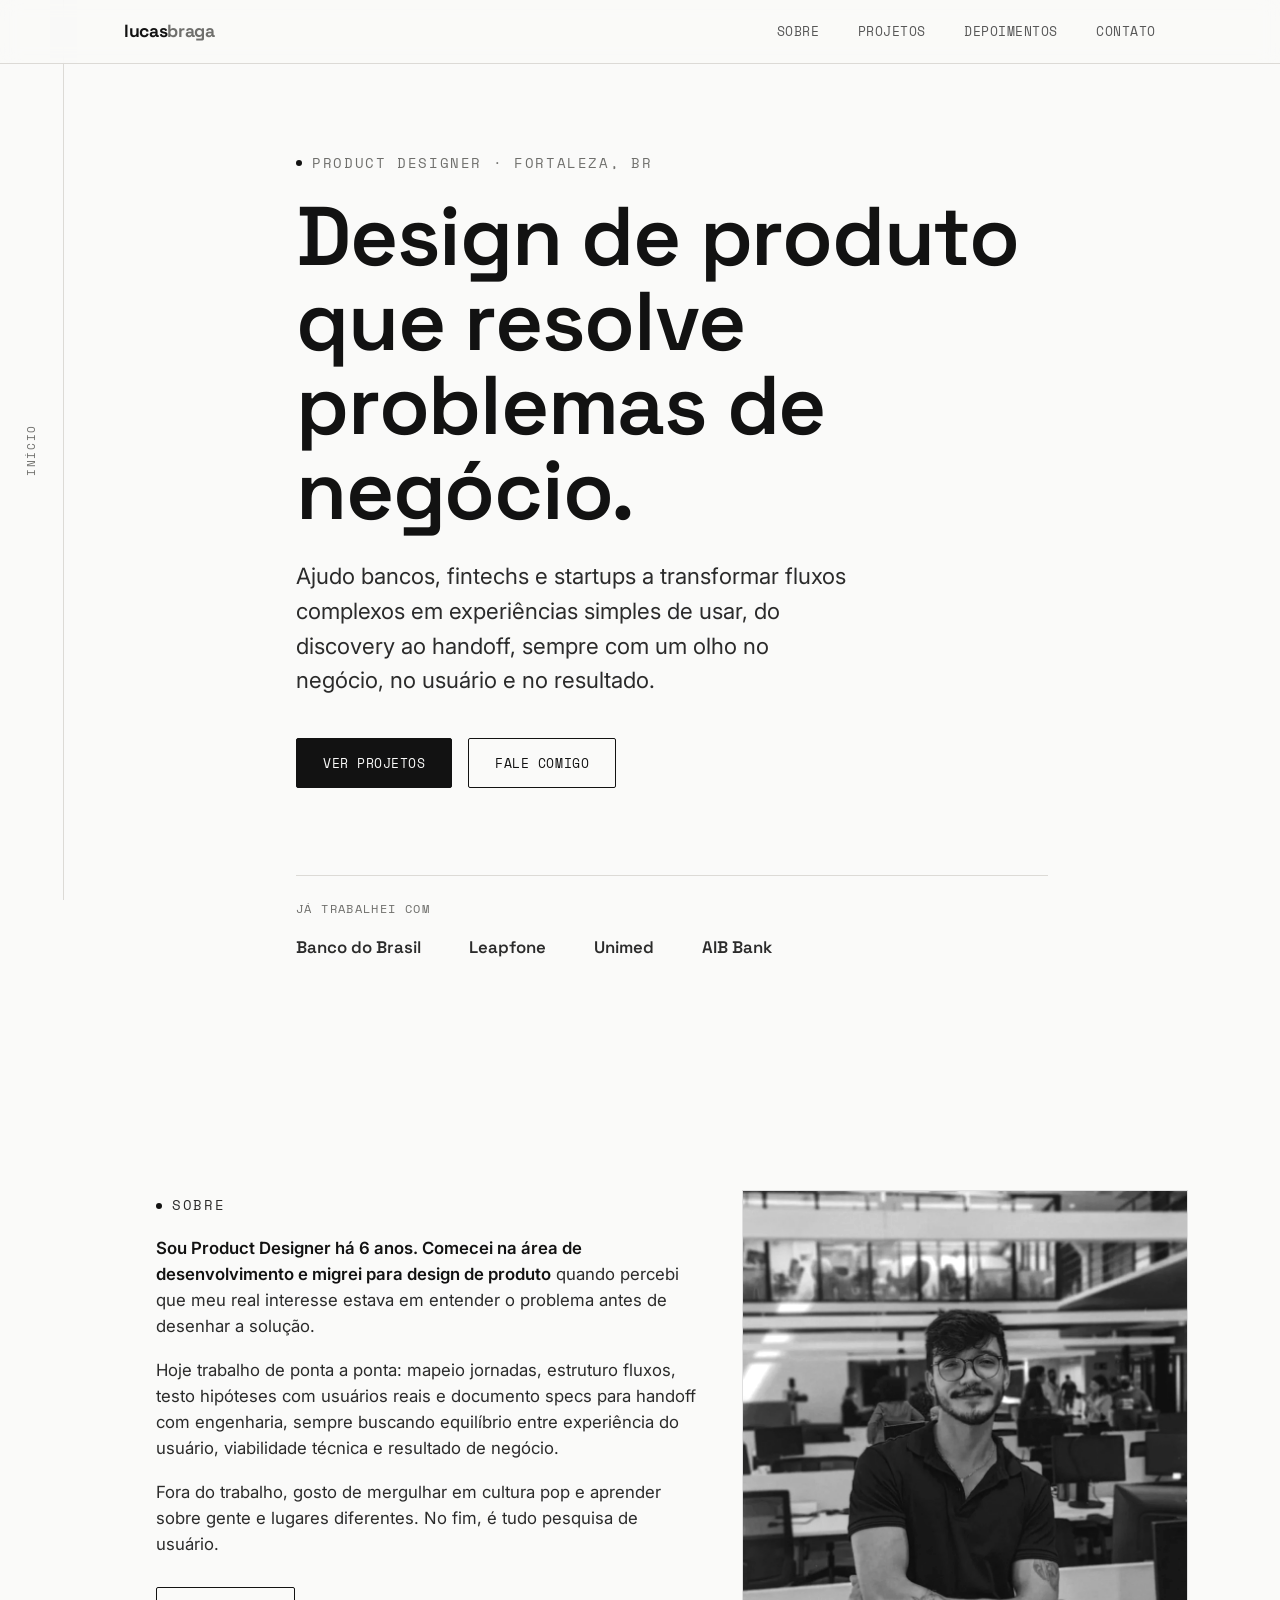
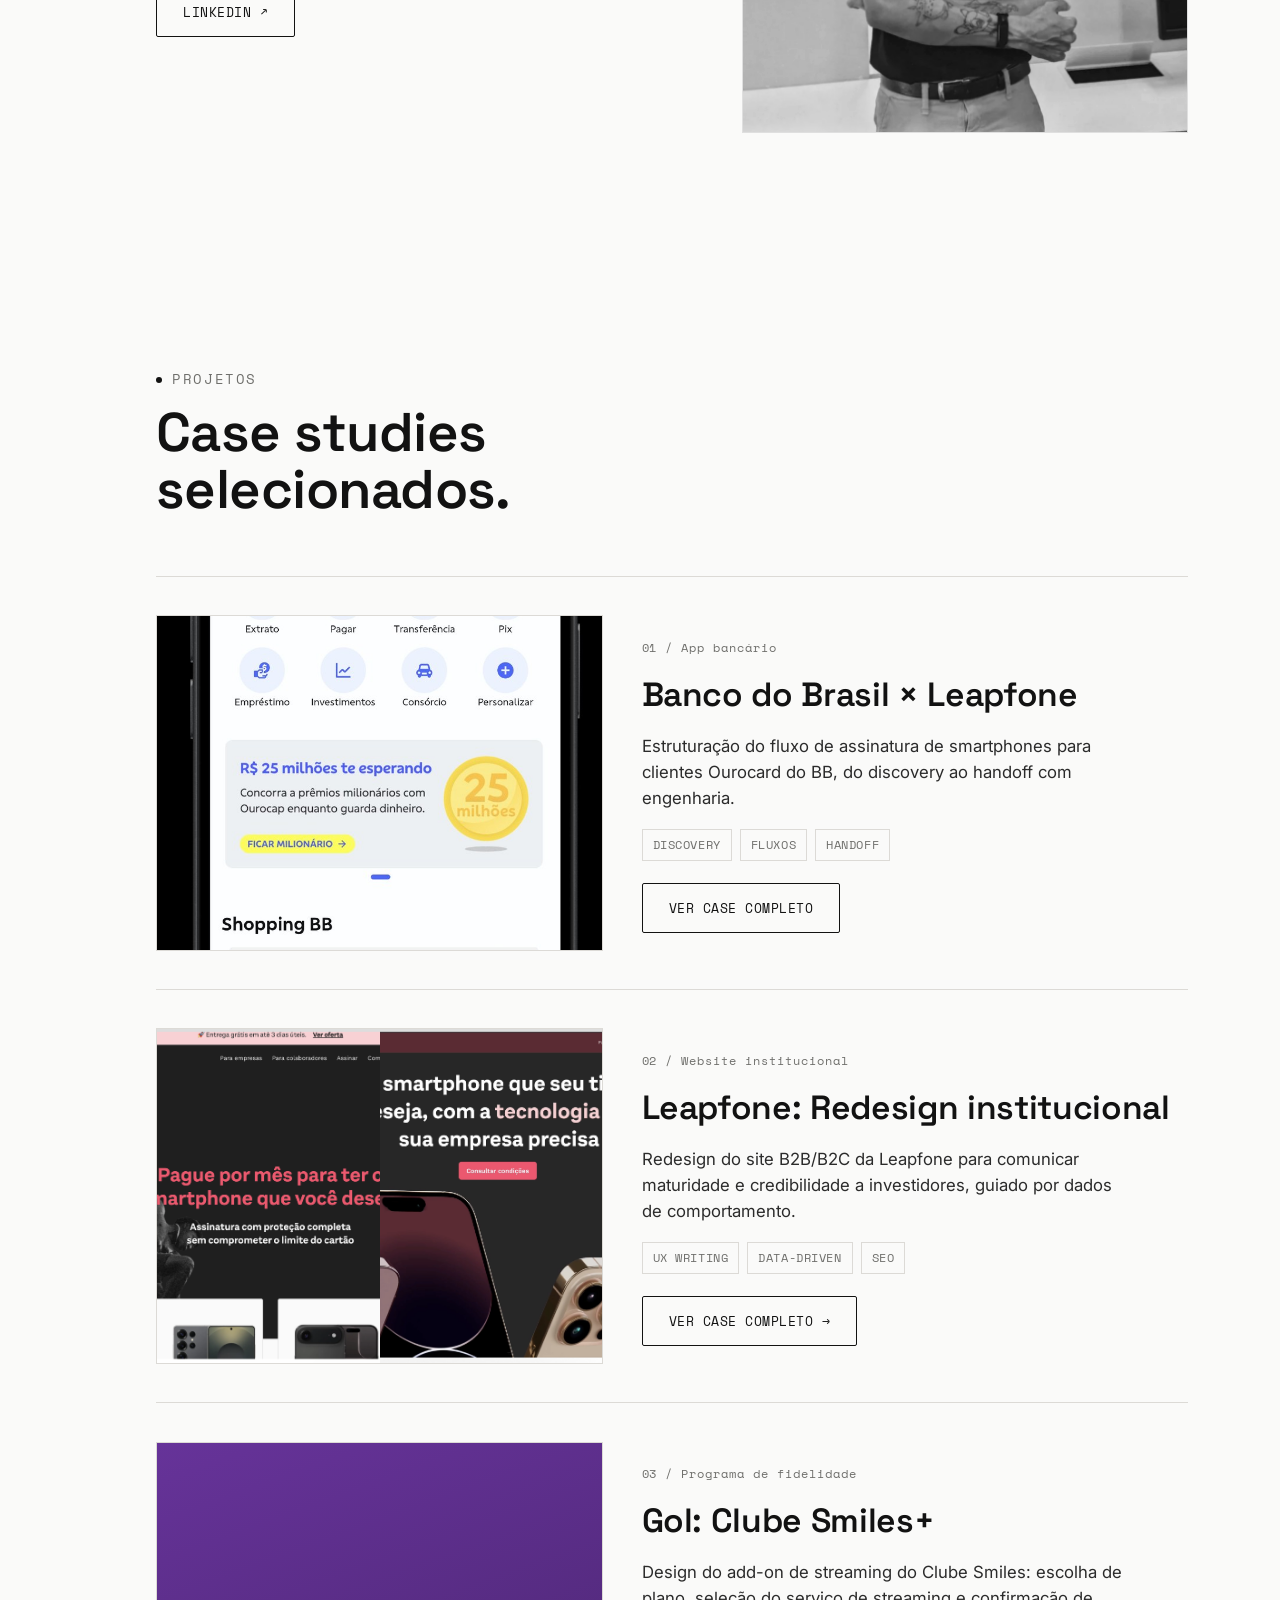
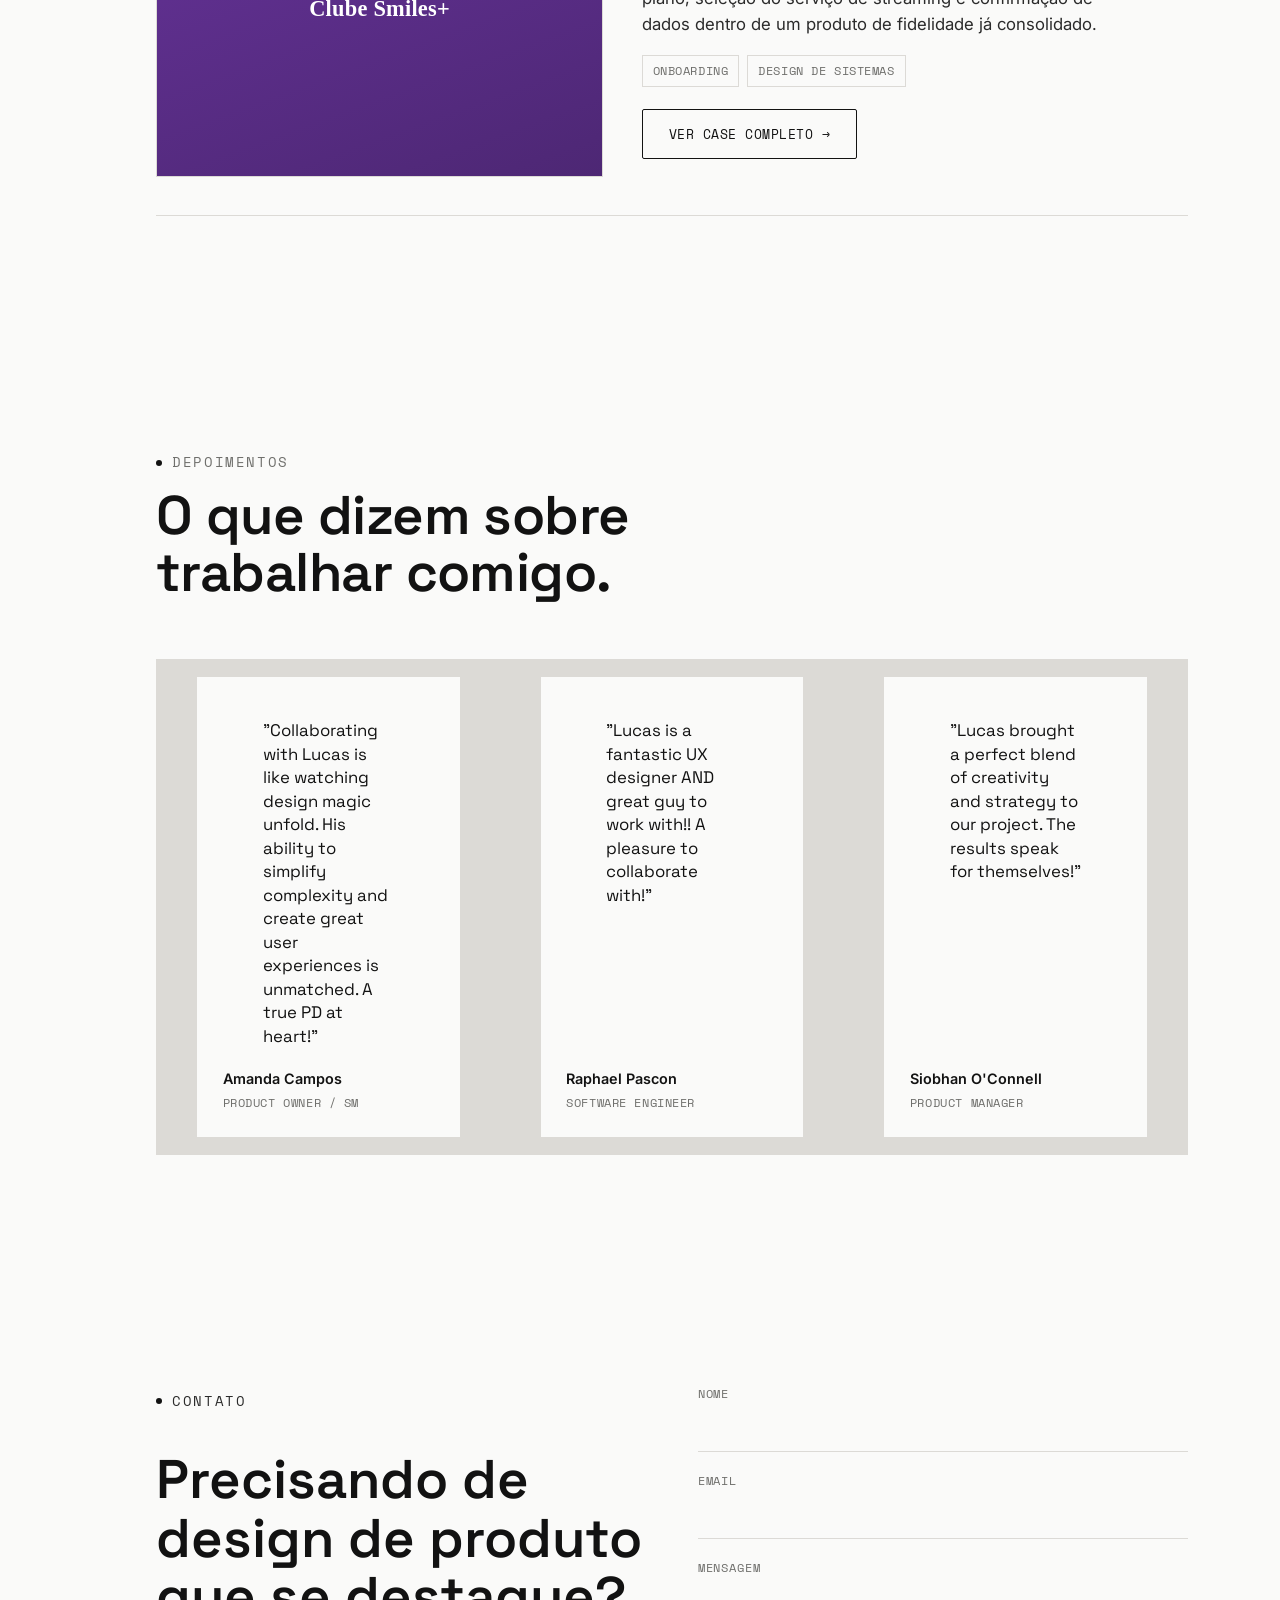
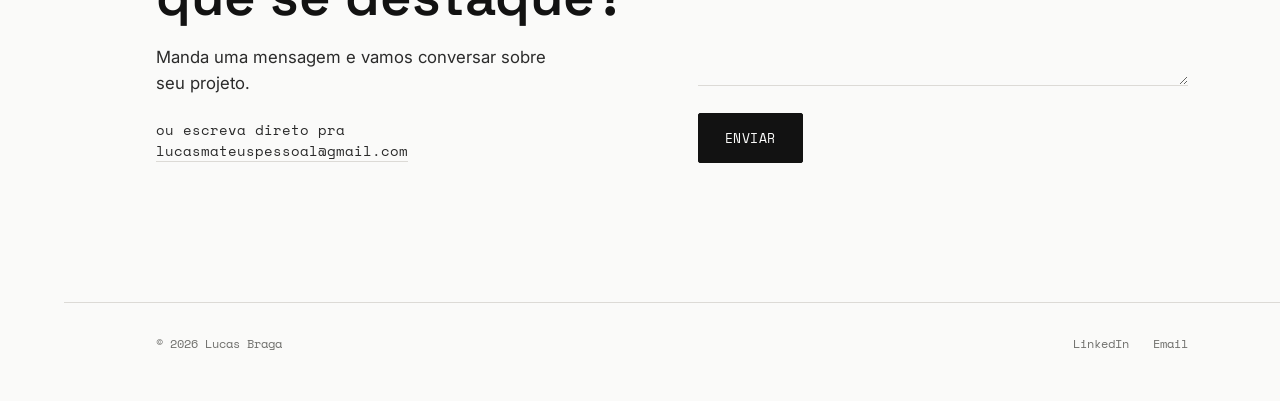
==== index.html @ 37e63413 "Add files via upload" ====
<!DOCTYPE html>
<html lang="pt-BR">
<head>
  <meta charset="UTF-8">
  <meta name="viewport" content="width=device-width, initial-scale=1.0">
  <title>Lucas Braga · Product Designer</title>
  <meta name="description" content="Lucas Braga, Product Designer em Fortaleza. Projetos de produto digital para bancos, fintechs e startups, do discovery ao handoff.">

  <link rel="preconnect" href="https://fonts.googleapis.com">
  <link rel="preconnect" href="https://fonts.gstatic.com" crossorigin>
  <link href="https://fonts.googleapis.com/css2?family=Space+Grotesk:wght@500;600;700&family=Inter:wght@400;500;600&family=Space+Mono:wght@400;700&display=swap" rel="stylesheet">

  <link rel="stylesheet" href="css/styles.css">
</head>
<body>

  <!-- signature ruler / scroll-spy strip -->
  <aside class="ruler" aria-hidden="true">
    <div class="ruler-track">
      <div class="ruler-progress"></div>
      <span class="ruler-label">Início</span>
    </div>
  </aside>

  <nav class="nav">
    <div class="nav-inner">
      <a href="#home" class="logo">lucas<span>braga</span></a>
      <ul class="nav-links">
        <li><a href="#sobre">Sobre</a></li>
        <li><a href="#projetos">Projetos</a></li>
        <li><a href="#depoimentos">Depoimentos</a></li>
        <li><a href="#contato">Contato</a></li>
      </ul>
      <button class="nav-toggle" aria-label="Abrir menu" aria-expanded="false">
        <span></span><span></span><span></span>
      </button>
    </div>
  </nav>

  <main>

    <!-- ============ HERO ============ -->
    <section id="home" data-ruler-label="Início" class="hero">
      <div class="container hero-inner">
        <p class="eyebrow">Product designer · Fortaleza, BR</p>
        <h1>Design de produto que resolve problemas de negócio.</h1>
        <p class="lead">Ajudo bancos, fintechs e startups a transformar fluxos complexos em experiências simples de usar, do discovery ao handoff, sempre com um olho no negócio, no usuário e no resultado.</p>
        <div class="hero-ctas">
          <a href="#projetos" class="btn btn-solid">Ver projetos</a>
          <a href="#contato" class="btn btn-outline">Fale comigo</a>
        </div>
        <div class="clients">
          <span class="clients-label">Já trabalhei com</span>
          <div class="clients-row">
            <span>Banco do Brasil</span>
            <span>Leapfone</span>
            <span>Unimed</span>
            <span>AIB Bank</span>
          </div>
        </div>
      </div>
    </section>

    <!-- ============ SOBRE ============ -->
    <section id="sobre" data-ruler-label="Sobre">
      <div class="container">
        <div class="about-grid">
          <img class="about-photo reveal" src="assets/img/lucas-photo.jpg" alt="Retrato de Lucas Braga em um escritório" width="900" height="1096" loading="lazy">
          <div class="about-copy reveal">
            <p class="eyebrow">Sobre</p>
            <p class="lead-line"><strong>Sou Product Designer há 6 anos. Comecei na área de desenvolvimento e migrei para design de produto</strong> quando percebi que meu real interesse estava em entender o problema antes de desenhar a solução.</p>
            <p>Hoje trabalho de ponta a ponta: mapeio jornadas, estruturo fluxos, testo hipóteses com usuários reais e documento specs para handoff com engenharia, sempre buscando equilíbrio entre experiência do usuário, viabilidade técnica e resultado de negócio.</p>
            <p>Fora do trabalho, gosto de mergulhar em cultura pop e aprender sobre gente e lugares diferentes. No fim, é tudo pesquisa de usuário.</p>
            <a href="https://www.linkedin.com/in/mateuscruzb/" target="_blank" rel="noopener" class="btn btn-outline">LinkedIn ↗</a>
          </div>
        </div>
      </div>
    </section>

    <!-- ============ PROJETOS ============ -->
    <section id="projetos" data-ruler-label="Projetos">
      <div class="container">
        <div class="section-head reveal">
          <p class="eyebrow">Projetos</p>
          <h2>Case studies selecionados.</h2>
        </div>

        <div class="projects-list">

          <article class="project-card reveal">
            <div class="project-media">
              <img src="assets/img/bb-app-mockup.jpg" alt="Mockup do app do Banco do Brasil com o módulo de assinatura de smartphones" loading="lazy">
            </div>
            <div class="project-body">
              <span class="project-index">01 / App bancário</span>
              <h3>Banco do Brasil × Leapfone</h3>
              <p>Estruturação do fluxo de assinatura de smartphones para clientes Ourocard do BB, do discovery ao handoff com engenharia.</p>
              <div class="project-tags">
                <span>Discovery</span>
                <span>Fluxos</span>
                <span>Handoff</span>
              </div>
              <button class="btn btn-outline" data-project="bb">Ver case completo</button>
            </div>
          </article>

          <article class="project-card reveal">
            <div class="project-media split">
              <img src="assets/img/leapfone-before.png" alt="Site da Leapfone antes do redesign" loading="lazy">
              <img src="assets/img/leapfone-after.png" alt="Site da Leapfone depois do redesign" loading="lazy">
            </div>
            <div class="project-body">
              <span class="project-index">02 / Website institucional</span>
              <h3>Leapfone: Redesign institucional</h3>
              <p>Redesign do site B2B/B2C da Leapfone para comunicar maturidade e credibilidade a investidores, guiado por dados de comportamento.</p>
              <div class="project-tags">
                <span>UX Writing</span>
                <span>Data-driven</span>
                <span>SEO</span>
              </div>
              <a class="btn btn-outline" href="projetos/leapfone.html">Ver case completo →</a>
            </div>
          </article>

          <article class="project-card reveal">
            <div class="project-media smiles-teaser">
              <span class="smiles-teaser-mark">Clube Smiles+</span>
            </div>
            <div class="project-body">
              <span class="project-index">03 / Programa de fidelidade</span>
              <h3>Gol: Clube Smiles+</h3>
              <p>Design do add-on de streaming do Clube Smiles: escolha de plano, seleção do serviço de streaming e confirmação de dados dentro de um produto de fidelidade já consolidado.</p>
              <div class="project-tags">
                <span>Onboarding</span>
                <span>Design de sistemas</span>
              </div>
              <a class="btn btn-outline" href="projetos/smiles.html">Ver case completo →</a>
            </div>
          </article>

        </div>
      </div>
    </section>

    <!-- ============ DEPOIMENTOS ============ -->
    <section id="depoimentos" data-ruler-label="Depoimentos">
      <div class="container">
        <div class="section-head reveal">
          <p class="eyebrow">Depoimentos</p>
          <h2>O que dizem sobre trabalhar comigo.</h2>
        </div>

        <div class="testimonial-grid reveal">
          <figure class="testimonial-card">
            <blockquote class="testimonial-quote">"Collaborating with Lucas is like watching design magic unfold. His ability to simplify complexity and create great user experiences is unmatched. A true PD at heart!"</blockquote>
            <figcaption>
              <div class="testimonial-name">Amanda Campos</div>
              <div class="testimonial-role">Product Owner / SM</div>
            </figcaption>
          </figure>

          <figure class="testimonial-card">
            <blockquote class="testimonial-quote">"Lucas is a fantastic UX designer AND great guy to work with!! A pleasure to collaborate with!"</blockquote>
            <figcaption>
              <div class="testimonial-name">Raphael Pascon</div>
              <div class="testimonial-role">Software Engineer</div>
            </figcaption>
          </figure>

          <figure class="testimonial-card">
            <blockquote class="testimonial-quote">"Lucas brought a perfect blend of creativity and strategy to our project. The results speak for themselves!"</blockquote>
            <figcaption>
              <div class="testimonial-name">Siobhan O'Connell</div>
              <div class="testimonial-role">Product Manager</div>
            </figcaption>
          </figure>
        </div>
      </div>
    </section>

    <!-- ============ CONTATO ============ -->
    <section id="contato" data-ruler-label="Contato">
      <div class="container contact-grid">
        <div class="contact-copy reveal">
          <p class="eyebrow">Contato</p>
          <h2>Precisando de design de produto que se destaque?</h2>
          <p>Manda uma mensagem e vamos conversar sobre seu projeto.</p>
          <p class="contact-direct">ou escreva direto pra <a href="mailto:lucasmateuspessoal@gmail.com">lucasmateuspessoal@gmail.com</a></p>
        </div>

        <form class="contact-form reveal" action="https://formspree.io/f/SEU_FORM_ID" method="POST">
          <input type="text" name="_gotcha" style="display:none" tabindex="-1" autocomplete="off">
          <div class="field">
            <label for="name">Nome</label>
            <input type="text" id="name" name="name" required autocomplete="name">
          </div>
          <div class="field">
            <label for="email">Email</label>
            <input type="email" id="email" name="email" required autocomplete="email">
          </div>
          <div class="field">
            <label for="message">Mensagem</label>
            <textarea id="message" name="message" rows="4" required></textarea>
          </div>
          <div class="form-foot">
            <button type="submit" class="btn btn-solid">Enviar</button>
            <span class="form-msg" role="status"></span>
          </div>
        </form>
      </div>
    </section>

  </main>

  <footer class="footer">
    <div class="container footer-inner">
      <span>© <span data-year></span> Lucas Braga</span>
      <div class="footer-links">
        <a href="https://www.linkedin.com/in/mateuscruzb/" target="_blank" rel="noopener">LinkedIn</a>
        <a href="mailto:lucasmateuspessoal@gmail.com">Email</a>
      </div>
    </div>
  </footer>

  <!-- case study modal -->
  <div class="modal-overlay">
    <div class="modal">
      <div class="modal-inner"></div>
    </div>
  </div>

  <script src="js/script.js"></script>
</body>
</html>
---- css/styles.css ----
/* =========================================================
   lucasbraga - portfolio
   Tokens: Ink/Paper monochrome system, Space Grotesk + Inter + Space Mono
   ========================================================= */

:root{
  /* color */
  --ink: #121212;
  --ink-soft: #2b2b2b;
  --paper: #fafaf9;
  --paper-dim: #efeeec;
  --graphite: #6f6f6c;
  --hairline: #dcdad6;
  --white: #ffffff;

  /* type */
  --font-display: 'Space Grotesk', 'Helvetica Neue', Arial, sans-serif;
  --font-body: 'Inter', 'Helvetica Neue', Arial, sans-serif;
  --font-mono: 'Space Mono', 'Courier New', monospace;

  /* scale */
  --step-1: clamp(0.8rem, 0.77rem + 0.1vw, 0.85rem);
  --step0: clamp(1rem, 0.96rem + 0.2vw, 1.05rem);
  --step1: clamp(1.25rem, 1.15rem + 0.5vw, 1.4rem);
  --step2: clamp(1.7rem, 1.4rem + 1.2vw, 2.1rem);
  --step3: clamp(2.4rem, 1.9rem + 2.2vw, 3.4rem);
  --step4: clamp(3.2rem, 2.3rem + 4vw, 5.2rem);

  /* layout */
  --content-w: 1160px;
  --gutter: clamp(24px, 5vw, 64px);
  --ruler-w: 64px;
  --radius: 2px;
  --ease: cubic-bezier(.16,.8,.24,1);
}

/* ---------- reset ---------- */
*, *::before, *::after{ box-sizing: border-box; }
html{ scroll-behavior: smooth; }
body{ margin:0; }
img{ max-width:100%; display:block; }
a{ color:inherit; text-decoration:none; }
button{ font-family: inherit; cursor:pointer; }
ul{ margin:0; padding:0; list-style:none; }
h1,h2,h3,h4,p{ margin:0; }

@media (prefers-reduced-motion: reduce){
  html{ scroll-behavior:auto; }
  *, *::before, *::after{ animation-duration:0.001ms !important; animation-iteration-count:1 !important; transition-duration:0.001ms !important; }
}

body{
  background: var(--paper);
  color: var(--ink);
  font-family: var(--font-body);
  font-size: var(--step0);
  line-height: 1.55;
  -webkit-font-smoothing: antialiased;
}

:focus-visible{
  outline: 2px solid var(--ink);
  outline-offset: 3px;
}

.container{
  max-width: var(--content-w);
  margin: 0 auto;
  padding: 0 var(--gutter);
}

/* ---------- utility type ---------- */
.eyebrow{
  font-family: var(--font-mono);
  font-size: var(--step-1);
  letter-spacing: 0.12em;
  text-transform: uppercase;
  color: var(--graphite);
  display: inline-flex;
  align-items: center;
  gap: 10px;
}
.eyebrow::before{
  content:'';
  width: 6px; height: 6px;
  border-radius: 50%;
  background: var(--ink);
  display:inline-block;
}

.section-head{
  max-width: 640px;
  margin-bottom: clamp(2.5rem, 2rem + 2vw, 4.5rem);
}
.section-head h2{
  font-family: var(--font-display);
  font-size: var(--step3);
  font-weight: 600;
  letter-spacing: -0.01em;
  margin-top: 14px;
  line-height: 1.05;
}

section{
  padding: clamp(5rem, 4rem + 4vw, 8rem) 0;
  scroll-margin-top: 84px;
  position: relative;
}

/* ---------- ruler (signature element) ---------- */
.ruler{
  position: fixed;
  left: 0; top: 0; bottom: 0;
  width: var(--ruler-w);
  border-right: 1px solid var(--hairline);
  z-index: 40;
  display: none;
}
.ruler-track{
  position: relative;
  height: 100%;
}
.ruler-tick{
  position:absolute;
  left: 0; right: 0;
  height: 1px;
  background: var(--hairline);
}
.ruler-label{
  position: absolute;
  left: 50%;
  top: 50%;
  transform: translate(-50%,-50%) rotate(-90deg);
  white-space: nowrap;
  font-family: var(--font-mono);
  font-size: 11px;
  letter-spacing: 0.14em;
  text-transform: uppercase;
  color: var(--graphite);
  transition: color .25s var(--ease);
}
.ruler-progress{
  position:absolute;
  left:0; top:0; width:2px;
  background: var(--ink);
  height: 0%;
  transition: height .15s linear;
}
@media (min-width: 1160px){
  .ruler{ display:block; }
  body{ padding-left: var(--ruler-w); }
  .nav{ left: var(--ruler-w); }
}

/* ---------- nav ---------- */
.nav{
  position: fixed;
  top:0; left:0; right:0;
  z-index: 50;
  background: rgba(250,250,249,0.86);
  backdrop-filter: blur(10px);
  border-bottom: 1px solid var(--hairline);
}
.nav-inner{
  max-width: var(--content-w);
  margin: 0 auto;
  padding: 18px var(--gutter);
  display:flex;
  align-items:center;
  justify-content: space-between;
}
.logo{
  font-family: var(--font-display);
  font-weight: 700;
  font-size: 1.1rem;
  letter-spacing: -0.02em;
}
.logo span{ color: var(--graphite); }
.nav-links{
  display:flex;
  gap: clamp(20px, 3vw, 40px);
  font-family: var(--font-mono);
  font-size: 0.8rem;
  letter-spacing: 0.04em;
  text-transform: uppercase;
}
.nav-links a{
  position: relative;
  padding-bottom: 4px;
  opacity: 0.7;
  transition: opacity .2s var(--ease);
}
.nav-links a::after{
  content:'';
  position:absolute; left:0; bottom:0;
  width:0; height:1px;
  background: var(--ink);
  transition: width .25s var(--ease);
}
.nav-links a:hover, .nav-links a.active{ opacity:1; }
.nav-links a.active::after{ width:100%; }
.nav-toggle{
  display:none;
  background:none; border:none;
  width: 28px; height: 20px;
  position: relative;
}
.nav-toggle span{
  position:absolute; left:0; right:0; height:2px;
  background: var(--ink);
  transition: transform .25s var(--ease), opacity .25s var(--ease);
}
.nav-toggle span:nth-child(1){ top:0; }
.nav-toggle span:nth-child(2){ top:9px; }
.nav-toggle span:nth-child(3){ top:18px; }
.nav-toggle.open span:nth-child(1){ transform: translateY(9px) rotate(45deg); }
.nav-toggle.open span:nth-child(2){ opacity:0; }
.nav-toggle.open span:nth-child(3){ transform: translateY(-9px) rotate(-45deg); }

@media (max-width: 720px){
  .nav-links{
    position: fixed;
    top: 61px; left:0; right:0;
    background: var(--paper);
    border-bottom: 1px solid var(--hairline);
    flex-direction: column;
    padding: 24px var(--gutter) 32px;
    gap: 18px;
    transform: translateY(-8px);
    opacity: 0;
    pointer-events: none;
    transition: opacity .2s var(--ease), transform .2s var(--ease);
  }
  .nav-links.open{
    opacity:1; pointer-events:auto; transform: translateY(0);
  }
  .nav-toggle{ display:block; }
}

/* ---------- buttons ---------- */
.btn{
  display:inline-flex;
  align-items:center;
  gap:8px;
  font-family: var(--font-mono);
  font-size: 0.82rem;
  letter-spacing: 0.04em;
  text-transform: uppercase;
  padding: 14px 26px;
  border-radius: var(--radius);
  border: 1px solid var(--ink);
  transition: background .2s var(--ease), color .2s var(--ease), transform .2s var(--ease);
}
.btn-solid{
  background: var(--ink);
  color: var(--paper);
}
.btn-solid:hover{ background: var(--ink-soft); transform: translateY(-1px); }
.btn-outline{
  background: transparent;
  color: var(--ink);
}
.btn-outline:hover{ background: var(--ink); color: var(--paper); }
.btn[disabled]{
  opacity: 0.4;
  cursor: not-allowed;
  pointer-events: none;
}

/* ---------- hero ---------- */
.hero{
  padding-top: clamp(7rem, 6rem + 4vw, 10rem);
  min-height: 92vh;
  display:flex;
  align-items:center;
}
.hero-inner{ max-width: 880px; }
.hero h1{
  font-family: var(--font-display);
  font-weight: 600;
  font-size: var(--step4);
  line-height: 1.02;
  letter-spacing: -0.015em;
  margin: 20px 0 26px;
}
.hero p.lead{
  max-width: 560px;
  font-size: var(--step1);
  color: var(--ink-soft);
  margin-bottom: 40px;
}
.hero-ctas{
  display:flex;
  gap: 16px;
  flex-wrap: wrap;
  margin-bottom: clamp(3.5rem, 3rem + 3vw, 6rem);
}
.clients{
  border-top: 1px solid var(--hairline);
  padding-top: 24px;
}
.clients-label{
  font-family: var(--font-mono);
  font-size: 0.72rem;
  letter-spacing: 0.12em;
  text-transform: uppercase;
  color: var(--graphite);
  margin-bottom: 16px;
  display:block;
}
.clients-row{
  display:flex;
  flex-wrap: wrap;
  gap: clamp(20px, 4vw, 48px);
  font-family: var(--font-display);
  font-weight: 600;
  font-size: 1.05rem;
  color: var(--ink-soft);
}

/* ---------- about ---------- */
.about-grid{
  display:grid;
  grid-template-columns: 1.1fr 0.9fr;
  gap: clamp(2.5rem, 3vw, 5rem);
  align-items: start;
}
.about-photo{
  order: 2;
  width: 100%;
  height: auto;
  display: block;
  object-fit: cover;
  align-self: start;
  justify-self: stretch;
  filter: grayscale(1) contrast(1.05);
  border: 1px solid var(--hairline);
}
.about-copy p{ margin-bottom: 18px; color: var(--ink-soft); }
.about-copy .lead-line{
  font-size: var(--step0);
  color: var(--ink-soft);
  line-height: 1.55;
  margin-bottom: 18px;
}
.about-copy .lead-line strong{
  color: var(--ink);
  font-weight: 600;
}
.about-copy .btn{ margin-top: 12px; }
@media (max-width: 860px){
  .about-grid{ grid-template-columns: 1fr; }
  .about-photo{ order:-1; max-width: 320px; }
}

/* ---------- projects ---------- */
.projects-list{
  display:flex;
  flex-direction: column;
}
.project-card{
  display:grid;
  grid-template-columns: 0.9fr 1.1fr;
  gap: clamp(1.5rem, 3vw, 4rem);
  padding: clamp(2rem, 3vw, 3.2rem) 0;
  border-top: 1px solid var(--hairline);
  align-items: center;
}
.projects-list .project-card:last-child{ border-bottom: 1px solid var(--hairline); }
.project-media{
  aspect-ratio: 4/3;
  overflow: hidden;
  border: 1px solid var(--hairline);
  background: var(--ink);
  position: relative;
}
.project-media img{
  width:100%; height:100%; object-fit: cover;
  transition: transform .5s var(--ease);
}
.project-card:hover .project-media img{ transform: scale(1.04); }
.project-media.split{ display:grid; grid-template-columns: 1fr 1fr; background: var(--paper-dim); }
.project-media.split img{ object-fit: cover; }
.project-media.locked{
  display:flex; align-items:center; justify-content:center;
  background: var(--paper-dim);
}
.project-media.locked span{
  font-family: var(--font-mono);
  font-size: 0.75rem;
  letter-spacing: 0.1em;
  text-transform: uppercase;
  color: var(--graphite);
}
.project-media.smiles-teaser{
  display:flex; align-items:center; justify-content:center;
  background: linear-gradient(160deg, #663399 0%, #4d2774 100%);
}
.smiles-teaser-mark{
  font-family: Georgia, 'Times New Roman', serif;
  font-weight: 700;
  font-size: 1.4rem;
  color: #fff;
  letter-spacing: 0.01em;
}
.project-index{
  font-family: var(--font-mono);
  font-size: 0.78rem;
  color: var(--graphite);
  letter-spacing: 0.08em;
}
.project-body h3{
  font-family: var(--font-display);
  font-size: var(--step2);
  font-weight: 600;
  margin: 10px 0 12px;
  letter-spacing: -0.01em;
}
.project-body p{ color: var(--ink-soft); margin-bottom: 18px; max-width: 480px; }
.project-tags{
  display:flex; flex-wrap:wrap; gap:8px;
  margin-bottom: 22px;
}
.project-tags span{
  font-family: var(--font-mono);
  font-size: 0.72rem;
  letter-spacing: 0.05em;
  text-transform: uppercase;
  padding: 6px 10px;
  border: 1px solid var(--hairline);
  color: var(--graphite);
}
@media (max-width: 760px){
  .project-card{ grid-template-columns: 1fr; }
}

/* ---------- modal / case study ---------- */
.modal-overlay{
  position: fixed; inset:0;
  background: rgba(18,18,18,0.5);
  backdrop-filter: blur(2px);
  z-index: 100;
  opacity:0; pointer-events:none;
  transition: opacity .25s var(--ease);
}
.modal-overlay.open{ opacity:1; pointer-events:auto; }
.modal{
  position: fixed;
  top: 0; right:0; bottom:0;
  width: min(880px, 100%);
  background: var(--paper);
  z-index: 101;
  overflow-y: auto;
  transform: translateX(100%);
  transition: transform .35s var(--ease);
}
.modal-overlay.open .modal{ transform: translateX(0); }
.modal-inner{
  padding: clamp(2rem, 5vw, 4.5rem);
  max-width: 720px;
}
.modal-close{
  position: sticky;
  top: 0;
  margin-left: auto;
  margin-bottom: 24px;
  display:flex;
  width:40px; height:40px;
  align-items:center; justify-content:center;
  border:1px solid var(--hairline);
  background: var(--paper);
}
.modal-close svg{ width:16px; height:16px; }
.modal-kicker{
  font-family: var(--font-mono);
  font-size: 0.78rem;
  letter-spacing: 0.1em;
  text-transform: uppercase;
  color: var(--graphite);
}
.modal-inner h2{
  font-family: var(--font-display);
  font-size: var(--step3);
  font-weight: 600;
  margin: 14px 0 8px;
  line-height: 1.08;
}
.modal-summary{
  font-size: var(--step1);
  color: var(--ink-soft);
  margin-bottom: 36px;
  max-width: 560px;
}
.modal-body h4{
  font-family: var(--font-mono);
  font-size: 0.78rem;
  letter-spacing: 0.08em;
  text-transform: uppercase;
  color: var(--graphite);
  margin: 40px 0 14px;
  padding-top: 20px;
  border-top: 1px solid var(--hairline);
}
.modal-body h4:first-of-type{ border-top:none; padding-top:0; margin-top:0; }
.modal-body p{ color: var(--ink-soft); margin-bottom: 14px; }
.modal-body ul{ margin-bottom: 16px; }
.modal-body li{
  position: relative;
  padding-left: 20px;
  color: var(--ink-soft);
  margin-bottom: 10px;
}
.modal-body li::before{
  content:'•';
  position:absolute; left:0; color: var(--graphite);
}
.modal-body strong{ color: var(--ink); }
.modal-figure{ margin: 22px 0; border: 1px solid var(--hairline); }
.modal-figure img{ width:100%; }
.modal-figure figcaption{
  font-family: var(--font-mono);
  font-size: 0.72rem;
  color: var(--graphite);
  padding: 10px 12px;
  border-top: 1px solid var(--hairline);
}
.modal-compare{ display:grid; grid-template-columns: 1fr 1fr; gap:1px; background: var(--hairline); border:1px solid var(--hairline); margin: 22px 0; }
.modal-compare figure{ margin:0; background: var(--paper); }
.modal-compare img{ width:100%; }
.modal-compare figcaption{
  font-family: var(--font-mono);
  font-size: 0.7rem;
  text-transform: uppercase;
  letter-spacing: 0.06em;
  color: var(--graphite);
  padding: 8px 10px;
}
.modal-note{
  font-family: var(--font-mono);
  font-size: 0.78rem;
  color: var(--graphite);
  border-left: 2px solid var(--hairline);
  padding-left: 16px;
  margin-top: 36px;
  line-height: 1.6;
}
.modal-results{
  display:grid;
  grid-template-columns: repeat(2,1fr);
  gap: 14px;
  margin-top: 10px;
}
.modal-results li{
  border: 1px solid var(--hairline);
  padding: 16px;
  padding-left: 16px;
  list-style:none;
}
.modal-results li::before{ content:none; }
body.modal-locked{ overflow: hidden; }
@media (max-width: 640px){
  .modal-results{ grid-template-columns: 1fr; }
  .modal-compare{ grid-template-columns: 1fr; }
}

/* ---------- testimonials ---------- */
.testimonial-grid{
  display:grid;
  grid-template-columns: repeat(3, 1fr);
  gap: 1px;
  background: var(--hairline);
  border: 1px solid var(--hairline);
}
.testimonial-card{
  background: var(--paper);
  padding: clamp(1.6rem, 2vw, 2.4rem);
  display:flex;
  flex-direction: column;
  justify-content: space-between;
  min-height: 260px;
  transition: background .25s var(--ease);
}
.testimonial-card:hover{ background: var(--paper-dim); }
.testimonial-quote{
  font-family: var(--font-display);
  font-size: 1.05rem;
  line-height: 1.4;
  margin-bottom: 20px;
}
.testimonial-name{ font-weight: 600; font-size: 0.9rem; }
.testimonial-role{
  font-family: var(--font-mono);
  font-size: 0.72rem;
  color: var(--graphite);
  text-transform: uppercase;
  letter-spacing: 0.05em;
  margin-top: 3px;
}
@media (max-width: 860px){
  .testimonial-grid{ grid-template-columns: 1fr; }
}

/* ---------- contact ---------- */
.contact-grid{
  display:grid;
  grid-template-columns: 1fr 1fr;
  gap: clamp(2rem, 4vw, 5rem);
  align-items: start;
}
.contact-copy h2{
  font-family: var(--font-display);
  font-size: var(--step3);
  font-weight: 600;
  line-height: 1.08;
  margin: 14px 0 18px;
}
.contact-copy p{ color: var(--ink-soft); max-width: 420px; margin-bottom: 24px; }
.contact-direct{
  font-family: var(--font-mono);
  font-size: 0.85rem;
}
.contact-direct a{ border-bottom: 1px solid var(--hairline); }
.contact-direct a:hover{ border-color: var(--ink); }
.field{ margin-bottom: 20px; }
.field label{
  display:block;
  font-family: var(--font-mono);
  font-size: 0.72rem;
  letter-spacing: 0.08em;
  text-transform: uppercase;
  color: var(--graphite);
  margin-bottom: 8px;
}
.field input, .field textarea{
  width:100%;
  border: none;
  border-bottom: 1px solid var(--hairline);
  background: transparent;
  font-family: var(--font-body);
  font-size: 1rem;
  padding: 10px 2px;
  color: var(--ink);
  resize: vertical;
}
.field input:focus, .field textarea:focus{
  outline:none;
  border-color: var(--ink);
}
.form-foot{
  display:flex;
  align-items:center;
  gap:16px;
  margin-top: 8px;
}
.form-msg{
  font-family: var(--font-mono);
  font-size: 0.8rem;
  color: var(--graphite);
}
.form-msg.success{ color: var(--ink); }
.form-msg.error{ color: #b3261e; }
@media (max-width: 760px){
  .contact-grid{ grid-template-columns: 1fr; }
}

/* ---------- footer ---------- */
.footer{
  border-top: 1px solid var(--hairline);
  padding: 32px 0 48px;
}
.footer-inner{
  display:flex;
  justify-content: space-between;
  align-items:center;
  flex-wrap: wrap;
  gap: 16px;
  font-family: var(--font-mono);
  font-size: 0.75rem;
  color: var(--graphite);
}
.footer-links{ display:flex; gap:24px; }
.footer-links a:hover{ color: var(--ink); }

/* ---------- reveal on scroll ---------- */
.reveal{
  opacity: 0;
  transform: translateY(18px);
  transition: opacity .6s var(--ease), transform .6s var(--ease);
}
.reveal.in{ opacity:1; transform: translateY(0); }
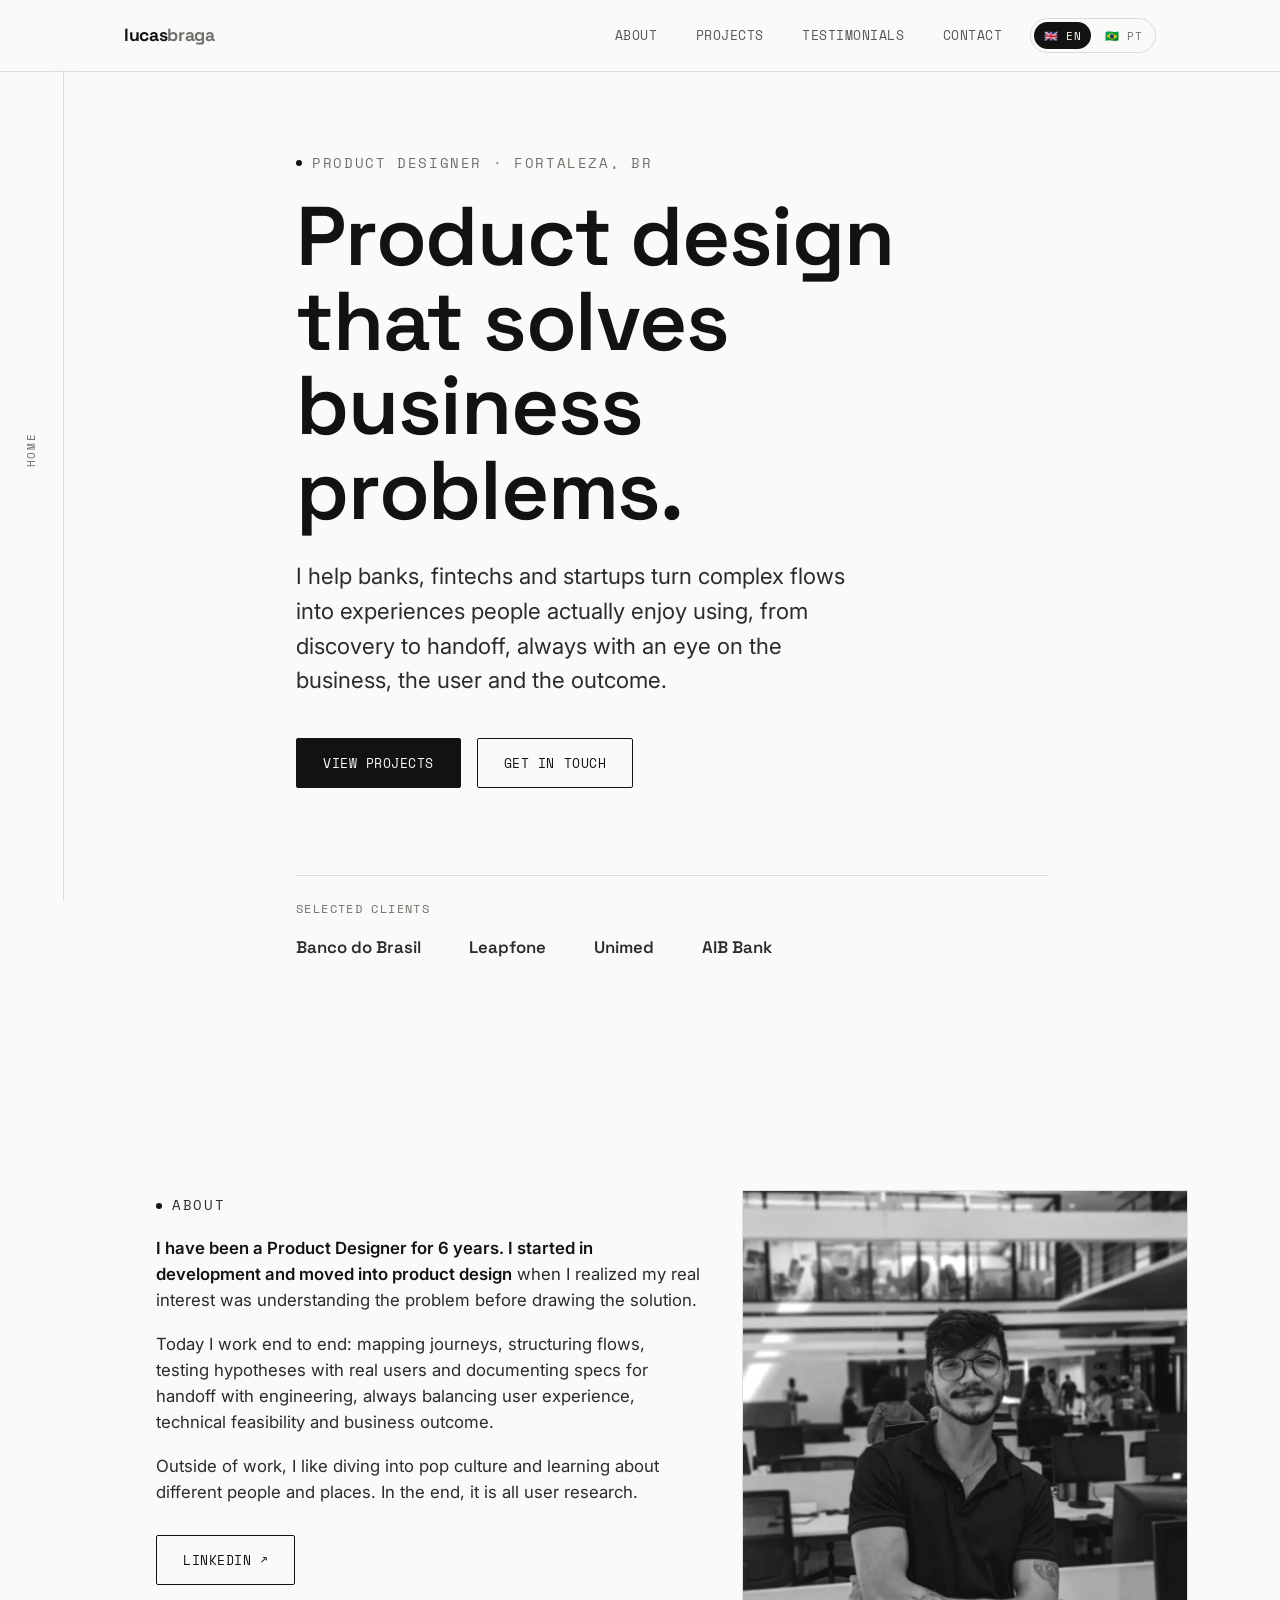
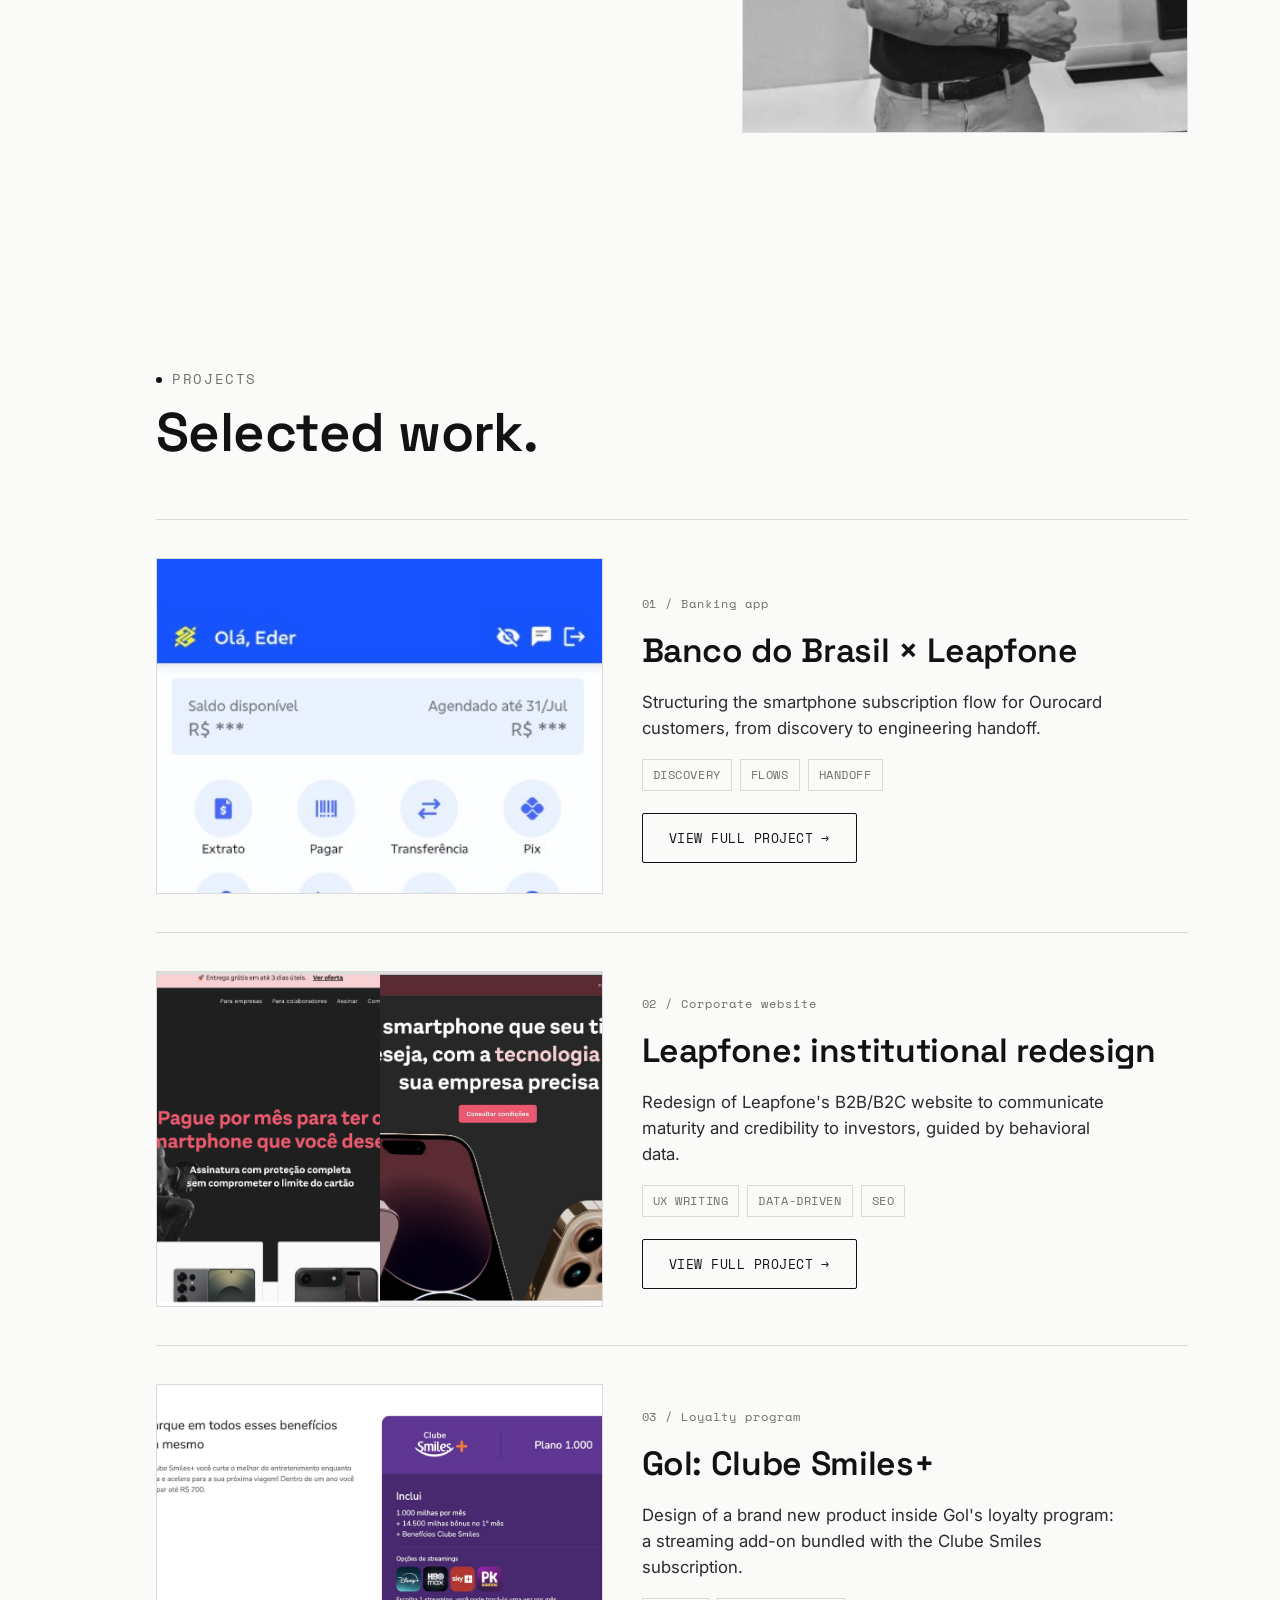
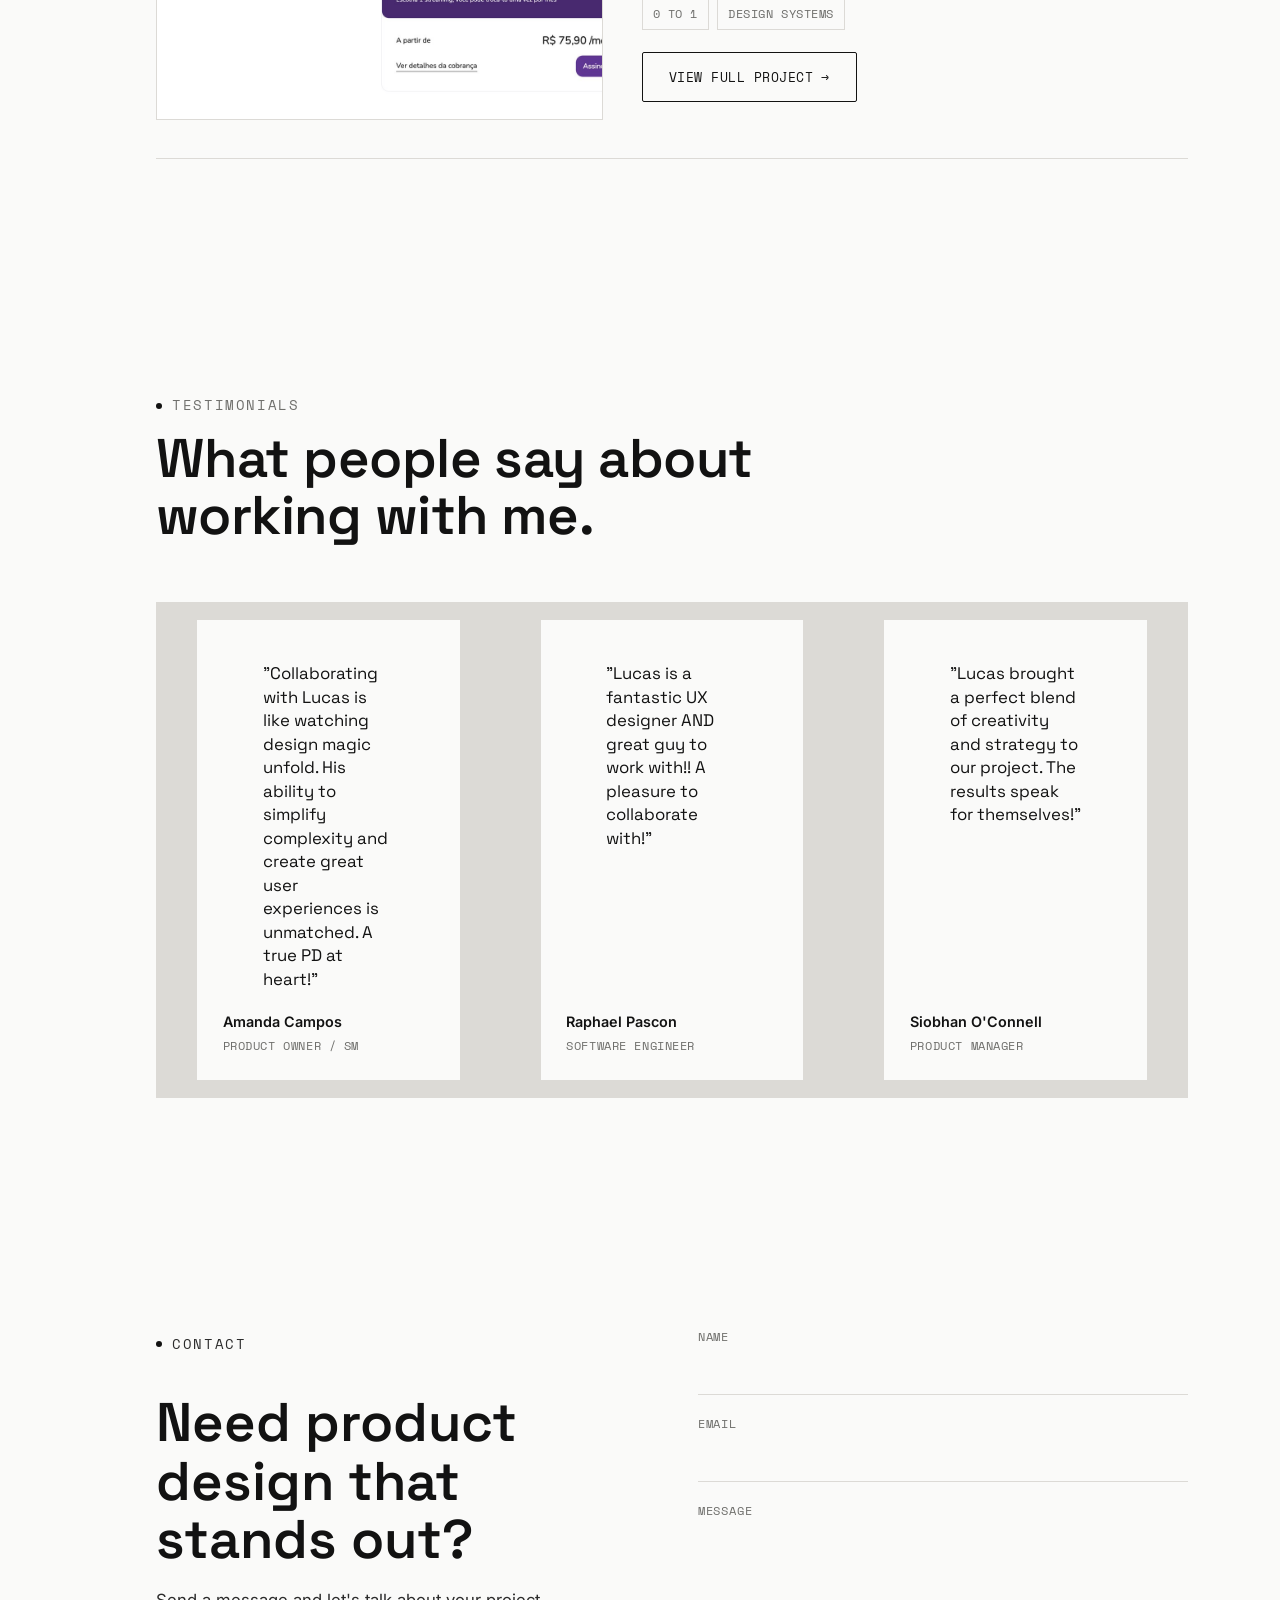
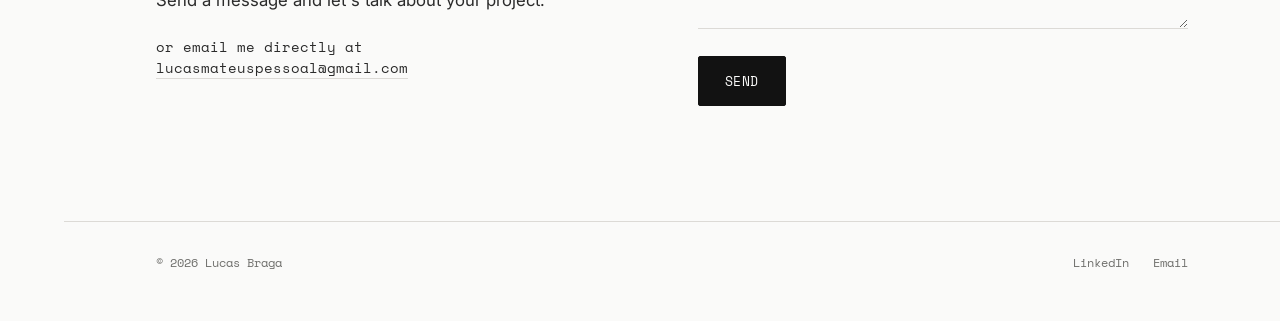
==== commit c4b0c08a: "Add files via upload" ====
--- a/index.html
+++ b/index.html
@@ -1,10 +1,10 @@
 <!DOCTYPE html>
-<html lang="pt-BR">
+<html lang="en">
 <head>
   <meta charset="UTF-8">
   <meta name="viewport" content="width=device-width, initial-scale=1.0">
   <title>Lucas Braga · Product Designer</title>
-  <meta name="description" content="Lucas Braga, Product Designer em Fortaleza. Projetos de produto digital para bancos, fintechs e startups, do discovery ao handoff.">
+  <meta name="description" content="Lucas Braga, Product Designer based in Fortaleza, Brazil. Digital product work for banks, fintechs and startups, from discovery to handoff.">
 
   <link rel="preconnect" href="https://fonts.googleapis.com">
   <link rel="preconnect" href="https://fonts.gstatic.com" crossorigin>
@@ -18,39 +18,45 @@
   <aside class="ruler" aria-hidden="true">
     <div class="ruler-track">
       <div class="ruler-progress"></div>
-      <span class="ruler-label">Início</span>
+      <span class="ruler-label">Home</span>
     </div>
   </aside>
 
   <nav class="nav">
     <div class="nav-inner">
       <a href="#home" class="logo">lucas<span>braga</span></a>
-      <ul class="nav-links">
-        <li><a href="#sobre">Sobre</a></li>
-        <li><a href="#projetos">Projetos</a></li>
-        <li><a href="#depoimentos">Depoimentos</a></li>
-        <li><a href="#contato">Contato</a></li>
-      </ul>
-      <button class="nav-toggle" aria-label="Abrir menu" aria-expanded="false">
-        <span></span><span></span><span></span>
-      </button>
+      <div class="nav-right">
+        <ul class="nav-links">
+          <li><a href="#sobre" data-en="About" data-pt="Sobre">About</a></li>
+          <li><a href="#projetos" data-en="Projects" data-pt="Projetos">Projects</a></li>
+          <li><a href="#depoimentos" data-en="Testimonials" data-pt="Depoimentos">Testimonials</a></li>
+          <li><a href="#contato" data-en="Contact" data-pt="Contato">Contact</a></li>
+        </ul>
+        <div class="lang-toggle" aria-label="Language">
+          <button class="lang-btn" data-lang-switch="en" aria-label="English">🇬🇧 EN</button>
+          <button class="lang-btn" data-lang-switch="pt" aria-label="Português">🇧🇷 PT</button>
+        </div>
+        <button class="nav-toggle" aria-label="Open menu" aria-expanded="false">
+          <span></span><span></span><span></span>
+        </button>
+      </div>
     </div>
   </nav>
 
   <main>
 
     <!-- ============ HERO ============ -->
-    <section id="home" data-ruler-label="Início" class="hero">
+    <section id="home" data-ruler-en="Home" data-ruler-pt="Início" class="hero">
       <div class="container hero-inner">
-        <p class="eyebrow">Product designer · Fortaleza, BR</p>
-        <h1>Design de produto que resolve problemas de negócio.</h1>
-        <p class="lead">Ajudo bancos, fintechs e startups a transformar fluxos complexos em experiências simples de usar, do discovery ao handoff, sempre com um olho no negócio, no usuário e no resultado.</p>
+        <p class="eyebrow" data-en="Product designer · Fortaleza, BR" data-pt="Product designer · Fortaleza, BR">Product designer · Fortaleza, BR</p>
+        <h1 data-en="Product design that solves business problems." data-pt="Design de produto que resolve problemas de negócio.">Product design that solves business problems.</h1>
+        <p class="lead" data-en="I help banks, fintechs and startups turn complex flows into experiences people actually enjoy using, from discovery to handoff, always with an eye on the business, the user and the outcome." data-pt="Ajudo bancos, fintechs e startups a transformar fluxos complexos em experiências simples de usar, do discovery ao handoff, sempre com um olho no negócio, no usuário e no resultado.">I help banks, fintechs and startups turn complex flows into experiences people actually enjoy using, from discovery to handoff, always with an eye on the business, the user and the outcome.</p>
         <div class="hero-ctas">
-          <a href="#projetos" class="btn btn-solid">Ver projetos</a>
-          <a href="#contato" class="btn btn-outline">Fale comigo</a>
+          <a href="#projetos" class="btn btn-solid" data-en="View projects" data-pt="Ver projetos">View projects</a>
+          <a href="#contato" class="btn btn-outline" data-en="Get in touch" data-pt="Fale comigo">Get in touch</a>
         </div>
         <div class="clients">
-          <span class="clients-label">Já trabalhei com</span>
+          <span class="clients-label" data-en="Selected clients" data-pt="Já trabalhei com">Selected clients</span>
           <div class="clients-row">
             <span>Banco do Brasil</span>
             <span>Leapfone</span>
@@ -62,15 +68,15 @@
     </section>
 
     <!-- ============ SOBRE ============ -->
-    <section id="sobre" data-ruler-label="Sobre">
+    <section id="sobre" data-ruler-en="About" data-ruler-pt="Sobre">
       <div class="container">
         <div class="about-grid">
-          <img class="about-photo reveal" src="assets/img/lucas-photo.jpg" alt="Retrato de Lucas Braga em um escritório" width="900" height="1096" loading="lazy">
+          <img class="about-photo reveal" src="assets/img/lucas-photo.jpg" alt="Portrait of Lucas Braga in an office" width="900" height="1096" loading="lazy">
           <div class="about-copy reveal">
-            <p class="eyebrow">Sobre</p>
-            <p class="lead-line"><strong>Sou Product Designer há 6 anos. Comecei na área de desenvolvimento e migrei para design de produto</strong> quando percebi que meu real interesse estava em entender o problema antes de desenhar a solução.</p>
-            <p>Hoje trabalho de ponta a ponta: mapeio jornadas, estruturo fluxos, testo hipóteses com usuários reais e documento specs para handoff com engenharia, sempre buscando equilíbrio entre experiência do usuário, viabilidade técnica e resultado de negócio.</p>
-            <p>Fora do trabalho, gosto de mergulhar em cultura pop e aprender sobre gente e lugares diferentes. No fim, é tudo pesquisa de usuário.</p>
+            <p class="eyebrow" data-en="About" data-pt="Sobre">About</p>
+            <p class="lead-line" data-en="<strong>I have been a Product Designer for 6 years. I started in development and moved into product design</strong> when I realized my real interest was understanding the problem before drawing the solution." data-pt="<strong>Sou Product Designer há 6 anos. Comecei na área de desenvolvimento e migrei para design de produto</strong> quando percebi que meu real interesse estava em entender o problema antes de desenhar a solução."><strong>I have been a Product Designer for 6 years. I started in development and moved into product design</strong> when I realized my real interest was understanding the problem before drawing the solution.</p>
+            <p data-en="Today I work end to end: mapping journeys, structuring flows, testing hypotheses with real users and documenting specs for handoff with engineering, always balancing user experience, technical feasibility and business outcome." data-pt="Hoje trabalho de ponta a ponta: mapeio jornadas, estruturo fluxos, testo hipóteses com usuários reais e documento specs para handoff com engenharia, sempre buscando equilíbrio entre experiência do usuário, viabilidade técnica e resultado de negócio.">Today I work end to end: mapping journeys, structuring flows, testing hypotheses with real users and documenting specs for handoff with engineering, always balancing user experience, technical feasibility and business outcome.</p>
+            <p data-en="Outside of work, I like diving into pop culture and learning about different people and places. In the end, it is all user research." data-pt="Fora do trabalho, gosto de mergulhar em cultura pop e aprender sobre gente e lugares diferentes. No fim, é tudo pesquisa de usuário.">Outside of work, I like diving into pop culture and learning about different people and places. In the end, it is all user research.</p>
             <a href="https://www.linkedin.com/in/mateuscruzb/" target="_blank" rel="noopener" class="btn btn-outline">LinkedIn ↗</a>
           </div>
         </div>
@@ -78,63 +84,63 @@
     </section>
 
     <!-- ============ PROJETOS ============ -->
-    <section id="projetos" data-ruler-label="Projetos">
+    <section id="projetos" data-ruler-en="Projects" data-ruler-pt="Projetos">
       <div class="container">
         <div class="section-head reveal">
-          <p class="eyebrow">Projetos</p>
-          <h2>Case studies selecionados.</h2>
+          <p class="eyebrow" data-en="Projects" data-pt="Projetos">Projects</p>
+          <h2 data-en="Selected work." data-pt="Seleção de projetos.">Selected work.</h2>
         </div>
 
         <div class="projects-list">
 
           <article class="project-card reveal">
             <div class="project-media">
-              <img src="assets/img/bb-app-mockup.jpg" alt="Mockup do app do Banco do Brasil com o módulo de assinatura de smartphones" loading="lazy">
+              <img src="assets/img/bb-home.jpg" alt="Banco do Brasil app with the new smartphone subscription module" loading="lazy">
             </div>
             <div class="project-body">
-              <span class="project-index">01 / App bancário</span>
+              <span class="project-index" data-en="01 / Banking app" data-pt="01 / Aplicativo bancário">01 / Banking app</span>
               <h3>Banco do Brasil × Leapfone</h3>
-              <p>Estruturação do fluxo de assinatura de smartphones para clientes Ourocard do BB, do discovery ao handoff com engenharia.</p>
+              <p data-en="Structuring the smartphone subscription flow for Ourocard customers, from discovery to engineering handoff." data-pt="Estruturação do fluxo de assinatura de smartphones para clientes Ourocard do BB, do discovery ao handoff com engenharia.">Structuring the smartphone subscription flow for Ourocard customers, from discovery to engineering handoff.</p>
               <div class="project-tags">
                 <span>Discovery</span>
-                <span>Fluxos</span>
+                <span data-en="Flows" data-pt="Fluxos">Flows</span>
                 <span>Handoff</span>
               </div>
-              <button class="btn btn-outline" data-project="bb">Ver case completo</button>
+              <a class="btn btn-outline" href="projetos/bb.html"><span data-en="View full project" data-pt="Ver case completo">View full project</span> →</a>
             </div>
           </article>
 
           <article class="project-card reveal">
             <div class="project-media split">
-              <img src="assets/img/leapfone-before.png" alt="Site da Leapfone antes do redesign" loading="lazy">
-              <img src="assets/img/leapfone-after.png" alt="Site da Leapfone depois do redesign" loading="lazy">
+              <img src="assets/img/leapfone-before.png" alt="Leapfone website before the redesign" loading="lazy">
+              <img src="assets/img/leapfone-after.png" alt="Leapfone website after the redesign" loading="lazy">
             </div>
             <div class="project-body">
-              <span class="project-index">02 / Website institucional</span>
-              <h3>Leapfone: Redesign institucional</h3>
-              <p>Redesign do site B2B/B2C da Leapfone para comunicar maturidade e credibilidade a investidores, guiado por dados de comportamento.</p>
+              <span class="project-index" data-en="02 / Corporate website" data-pt="02 / Website institucional">02 / Corporate website</span>
+              <h3 data-en="Leapfone: institutional redesign" data-pt="Leapfone: Redesign institucional">Leapfone: institutional redesign</h3>
+              <p data-en="Redesign of Leapfone's B2B/B2C website to communicate maturity and credibility to investors, guided by behavioral data." data-pt="Redesign do site B2B/B2C da Leapfone para comunicar maturidade e credibilidade a investidores, guiado por dados de comportamento.">Redesign of Leapfone's B2B/B2C website to communicate maturity and credibility to investors, guided by behavioral data.</p>
               <div class="project-tags">
                 <span>UX Writing</span>
-                <span>Data-driven</span>
+                <span data-en="Data-driven" data-pt="Data-driven">Data-driven</span>
                 <span>SEO</span>
               </div>
-              <a class="btn btn-outline" href="projetos/leapfone.html">Ver case completo →</a>
+              <a class="btn btn-outline" href="projetos/leapfone.html"><span data-en="View full project" data-pt="Ver case completo">View full project</span> →</a>
             </div>
           </article>
 
           <article class="project-card reveal">
-            <div class="project-media smiles-teaser">
-              <span class="smiles-teaser-mark">Clube Smiles+</span>
+            <div class="project-media">
+              <img src="assets/img/smiles-plancard.jpg" alt="Clube Smiles+ streaming subscription plan card" loading="lazy">
             </div>
             <div class="project-body">
-              <span class="project-index">03 / Programa de fidelidade</span>
+              <span class="project-index" data-en="03 / Loyalty program" data-pt="03 / Programa de fidelidade">03 / Loyalty program</span>
               <h3>Gol: Clube Smiles+</h3>
-              <p>Design do add-on de streaming do Clube Smiles: escolha de plano, seleção do serviço de streaming e confirmação de dados dentro de um produto de fidelidade já consolidado.</p>
+              <p data-en="Design of a brand new product inside Gol's loyalty program: a streaming add-on bundled with the Clube Smiles subscription." data-pt="Design de um produto novo dentro do programa de fidelidade da Gol: um add-on de streaming empacotado com a assinatura do Clube Smiles.">Design of a brand new product inside Gol's loyalty program: a streaming add-on bundled with the Clube Smiles subscription.</p>
               <div class="project-tags">
-                <span>Onboarding</span>
-                <span>Design de sistemas</span>
+                <span data-en="0 to 1" data-pt="0 a 1">0 to 1</span>
+                <span data-en="Design systems" data-pt="Design systems">Design systems</span>
               </div>
-              <a class="btn btn-outline" href="projetos/smiles.html">Ver case completo →</a>
+              <a class="btn btn-outline" href="projetos/smiles.html"><span data-en="View full project" data-pt="Ver case completo">View full project</span> →</a>
             </div>
           </article>
 
@@ -143,11 +149,11 @@
     </section>
 
     <!-- ============ DEPOIMENTOS ============ -->
-    <section id="depoimentos" data-ruler-label="Depoimentos">
+    <section id="depoimentos" data-ruler-en="Testimonials" data-ruler-pt="Depoimentos">
       <div class="container">
         <div class="section-head reveal">
-          <p class="eyebrow">Depoimentos</p>
-          <h2>O que dizem sobre trabalhar comigo.</h2>
+          <p class="eyebrow" data-en="Testimonials" data-pt="Depoimentos">Testimonials</p>
+          <h2 data-en="What people say about working with me." data-pt="O que dizem sobre trabalhar comigo.">What people say about working with me.</h2>
         </div>
 
         <div class="testimonial-grid reveal">
@@ -179,31 +185,31 @@
     </section>
 
     <!-- ============ CONTATO ============ -->
-    <section id="contato" data-ruler-label="Contato">
+    <section id="contato" data-ruler-en="Contact" data-ruler-pt="Contato">
       <div class="container contact-grid">
         <div class="contact-copy reveal">
-          <p class="eyebrow">Contato</p>
-          <h2>Precisando de design de produto que se destaque?</h2>
-          <p>Manda uma mensagem e vamos conversar sobre seu projeto.</p>
-          <p class="contact-direct">ou escreva direto pra <a href="mailto:lucasmateuspessoal@gmail.com">lucasmateuspessoal@gmail.com</a></p>
+          <p class="eyebrow" data-en="Contact" data-pt="Contato">Contact</p>
+          <h2 data-en="Need product design that stands out?" data-pt="Precisando de design de produto que se destaque?">Need product design that stands out?</h2>
+          <p data-en="Send a message and let's talk about your project." data-pt="Manda uma mensagem e vamos conversar sobre seu projeto.">Send a message and let's talk about your project.</p>
+          <p class="contact-direct"><span data-en="or email me directly at" data-pt="ou escreva direto pra">or email me directly at</span> <a href="mailto:lucasmateuspessoal@gmail.com">lucasmateuspessoal@gmail.com</a></p>
         </div>
 
         <form class="contact-form reveal" action="https://formspree.io/f/SEU_FORM_ID" method="POST">
           <input type="text" name="_gotcha" style="display:none" tabindex="-1" autocomplete="off">
           <div class="field">
-            <label for="name">Nome</label>
+            <label for="name" data-en="Name" data-pt="Nome">Name</label>
             <input type="text" id="name" name="name" required autocomplete="name">
           </div>
           <div class="field">
-            <label for="email">Email</label>
+            <label for="email" data-en="Email" data-pt="Email">Email</label>
             <input type="email" id="email" name="email" required autocomplete="email">
           </div>
           <div class="field">
-            <label for="message">Mensagem</label>
+            <label for="message" data-en="Message" data-pt="Mensagem">Message</label>
             <textarea id="message" name="message" rows="4" required></textarea>
           </div>
           <div class="form-foot">
-            <button type="submit" class="btn btn-solid">Enviar</button>
+            <button type="submit" class="btn btn-solid" data-en="Send" data-pt="Enviar">Send</button>
             <span class="form-msg" role="status"></span>
           </div>
         </form>
@@ -222,13 +228,6 @@
     </div>
   </footer>
 
-  <!-- case study modal -->
-  <div class="modal-overlay">
-    <div class="modal">
-      <div class="modal-inner"></div>
-    </div>
-  </div>
-
   <script src="js/script.js"></script>
 </body>
 </html>
--- a/css/styles.css
+++ b/css/styles.css
@@ -168,6 +168,11 @@
   display:flex;
   align-items:center;
   justify-content: space-between;
+}
+.nav-right{
+  display:flex;
+  align-items:center;
+  gap: clamp(16px, 2.4vw, 28px);
 }
 .logo{
   font-family: var(--font-display);
@@ -375,7 +380,7 @@
   position: relative;
 }
 .project-media img{
-  width:100%; height:100%; object-fit: cover;
+  width:100%; height:100%; object-fit: cover; object-position: top;
   transition: transform .5s var(--ease);
 }
 .project-card:hover .project-media img{ transform: scale(1.04); }
@@ -434,100 +439,140 @@
   .project-card{ grid-template-columns: 1fr; }
 }
 
-/* ---------- modal / case study ---------- */
-.modal-overlay{
-  position: fixed; inset:0;
-  background: rgba(18,18,18,0.5);
-  backdrop-filter: blur(2px);
-  z-index: 100;
-  opacity:0; pointer-events:none;
-  transition: opacity .25s var(--ease);
-}
-.modal-overlay.open{ opacity:1; pointer-events:auto; }
-.modal{
-  position: fixed;
-  top: 0; right:0; bottom:0;
-  width: min(880px, 100%);
-  background: var(--paper);
-  z-index: 101;
-  overflow-y: auto;
-  transform: translateX(100%);
-  transition: transform .35s var(--ease);
-}
-.modal-overlay.open .modal{ transform: translateX(0); }
-.modal-inner{
-  padding: clamp(2rem, 5vw, 4.5rem);
-  max-width: 720px;
-}
-.modal-close{
-  position: sticky;
-  top: 0;
-  margin-left: auto;
-  margin-bottom: 24px;
-  display:flex;
-  width:40px; height:40px;
-  align-items:center; justify-content:center;
-  border:1px solid var(--hairline);
-  background: var(--paper);
-}
-.modal-close svg{ width:16px; height:16px; }
-.modal-kicker{
-  font-family: var(--font-mono);
-  font-size: 0.78rem;
-  letter-spacing: 0.1em;
-  text-transform: uppercase;
-  color: var(--graphite);
-}
-.modal-inner h2{
-  font-family: var(--font-display);
-  font-size: var(--step3);
+/* ---------- language toggle ---------- */
+.lang-toggle{
+  display:flex;
+  align-items:center;
+  gap: 4px;
+  border: 1px solid var(--hairline);
+  border-radius: 999px;
+  padding: 3px;
+}
+.lang-btn{
+  font-family: var(--font-mono);
+  font-size: 0.7rem;
+  letter-spacing: 0.04em;
+  padding: 5px 10px;
+  border-radius: 999px;
+  background: transparent;
+  border: none;
+  color: var(--graphite);
+  display:flex;
+  align-items:center;
+  gap: 5px;
+}
+.lang-btn.active{ background: var(--ink); color: var(--paper); }
+
+/* ---------- project page (shared identity for bb / leapfone / smiles) ---------- */
+.back-link{
+  font-family: var(--font-mono);
+  font-size: 0.8rem;
+  display:inline-flex;
+  align-items:center;
+  gap: 8px;
+  color: var(--graphite);
+  margin-bottom: 28px;
+}
+.back-link:hover{ color: var(--ink); }
+.project-hero{
+  padding-top: clamp(6.5rem, 6rem + 3vw, 9rem);
+  padding-bottom: clamp(3rem, 4vw, 4.5rem);
+  border-bottom: 1px solid var(--hairline);
+}
+.project-hero h1{
+  font-family: var(--font-display);
+  font-size: var(--step4);
   font-weight: 600;
-  margin: 14px 0 8px;
-  line-height: 1.08;
-}
-.modal-summary{
+  line-height: 1.05;
+  letter-spacing: -0.015em;
+  margin: 18px 0 24px;
+  max-width: 820px;
+}
+.project-hero p.lead{
   font-size: var(--step1);
   color: var(--ink-soft);
-  margin-bottom: 36px;
-  max-width: 560px;
-}
-.modal-body h4{
+  max-width: 620px;
+  margin-bottom: 32px;
+}
+.project-meta{
+  display:flex;
+  flex-wrap: wrap;
+  gap: clamp(20px, 3vw, 48px);
+  border-top: 1px solid var(--hairline);
+  padding-top: 24px;
+}
+.project-meta div{ display:flex; flex-direction:column; gap:4px; }
+.project-meta span{
+  font-family: var(--font-mono);
+  font-size: 0.68rem;
+  letter-spacing: 0.1em;
+  text-transform: uppercase;
+  color: var(--graphite);
+}
+.project-meta strong{ font-weight: 600; color: var(--ink); font-size: 0.92rem; }
+
+.case-section{ padding: clamp(3rem, 5vw, 5rem) 0; }
+.case-section.dim{ background: var(--paper-dim); }
+.case-layout{
+  display:grid;
+  grid-template-columns: 220px 1fr;
+  gap: clamp(2rem, 4vw, 4rem);
+}
+.case-side{ position: relative; }
+.case-side-inner{ position: sticky; top: 100px; }
+.case-side h4{
+  font-family: var(--font-mono);
+  font-size: 0.72rem;
+  letter-spacing: 0.08em;
+  text-transform: uppercase;
+  color: var(--graphite);
+  margin-bottom: 10px;
+}
+.case-body{ max-width: 700px; }
+.case-body h2{
+  font-family: var(--font-display);
+  font-size: var(--step2);
+  font-weight: 600;
+  margin: 0 0 16px;
+  letter-spacing: -0.01em;
+  line-height: 1.2;
+}
+.case-body h4{
   font-family: var(--font-mono);
   font-size: 0.78rem;
   letter-spacing: 0.08em;
   text-transform: uppercase;
   color: var(--graphite);
   margin: 40px 0 14px;
-  padding-top: 20px;
-  border-top: 1px solid var(--hairline);
-}
-.modal-body h4:first-of-type{ border-top:none; padding-top:0; margin-top:0; }
-.modal-body p{ color: var(--ink-soft); margin-bottom: 14px; }
-.modal-body ul{ margin-bottom: 16px; }
-.modal-body li{
+}
+.case-body > h4:first-child{ margin-top: 0; }
+.case-body p{ color: var(--ink-soft); margin-bottom: 14px; }
+.case-body ul{ margin-bottom: 16px; }
+.case-body li{
   position: relative;
   padding-left: 20px;
   color: var(--ink-soft);
   margin-bottom: 10px;
 }
-.modal-body li::before{
+.case-body li::before{
   content:'•';
   position:absolute; left:0; color: var(--graphite);
 }
-.modal-body strong{ color: var(--ink); }
-.modal-figure{ margin: 22px 0; border: 1px solid var(--hairline); }
-.modal-figure img{ width:100%; }
-.modal-figure figcaption{
+.case-body strong{ color: var(--ink); }
+
+.case-figure{ margin: 26px 0; border: 1px solid var(--hairline); }
+.case-figure img{ width:100%; display:block; }
+.case-figure figcaption{
   font-family: var(--font-mono);
   font-size: 0.72rem;
   color: var(--graphite);
   padding: 10px 12px;
   border-top: 1px solid var(--hairline);
 }
-.modal-compare{ display:grid; grid-template-columns: 1fr 1fr; gap:1px; background: var(--hairline); border:1px solid var(--hairline); margin: 22px 0; }
-.modal-compare figure{ margin:0; background: var(--paper); }
-.modal-compare img{ width:100%; }
-.modal-compare figcaption{
+.case-compare{ display:grid; grid-template-columns: 1fr 1fr; gap:1px; background: var(--hairline); border:1px solid var(--hairline); margin: 26px 0; }
+.case-compare figure{ margin:0; background: var(--paper); }
+.case-compare img{ width:100%; display:block; }
+.case-compare figcaption{
   font-family: var(--font-mono);
   font-size: 0.7rem;
   text-transform: uppercase;
@@ -535,7 +580,7 @@
   color: var(--graphite);
   padding: 8px 10px;
 }
-.modal-note{
+.case-note{
   font-family: var(--font-mono);
   font-size: 0.78rem;
   color: var(--graphite);
@@ -544,23 +589,102 @@
   margin-top: 36px;
   line-height: 1.6;
 }
-.modal-results{
+.case-results{
   display:grid;
   grid-template-columns: repeat(2,1fr);
   gap: 14px;
   margin-top: 10px;
 }
-.modal-results li{
+.case-results li{
   border: 1px solid var(--hairline);
   padding: 16px;
-  padding-left: 16px;
   list-style:none;
 }
-.modal-results li::before{ content:none; }
-body.modal-locked{ overflow: hidden; }
+.case-results li::before{ content:none; }
+
+/* phone-frame: fixed-size mobile mockup with internal scroll for tall screenshots */
+.case-gallery{
+  display:flex;
+  gap: 28px;
+  flex-wrap: wrap;
+  margin: 30px 0 10px;
+}
+.phone-frame-wrap{ display:flex; flex-direction: column; gap: 12px; width: 240px; }
+.phone-frame{
+  width: 240px;
+  height: 500px;
+  border: 8px solid var(--ink);
+  border-radius: 28px;
+  overflow-y: auto;
+  background: #fff;
+  scrollbar-width: thin;
+}
+.phone-frame img{ width: 100%; display:block; }
+.phone-frame-wrap figcaption{
+  font-family: var(--font-mono);
+  font-size: 0.72rem;
+  color: var(--graphite);
+  text-align: center;
+}
+.phone-frame-wrap.wide{ width: 320px; }
+.phone-frame-wrap.wide .phone-frame{ width: 320px; height: 620px; }
+
+.process-steps{
+  display:flex;
+  flex-direction: column;
+  margin-top: 20px;
+}
+.process-step{
+  display:grid;
+  grid-template-columns: 40px 1fr;
+  gap: 16px;
+  padding: 18px 0;
+  border-top: 1px solid var(--hairline);
+}
+.process-step:first-child{ border-top:none; padding-top: 0; }
+.process-step .n{
+  font-family: var(--font-mono);
+  font-size: 0.8rem;
+  color: var(--graphite);
+}
+.process-step strong{ display:block; color: var(--ink); margin-bottom: 4px; }
+.process-step p{ margin: 0; color: var(--ink-soft); font-size: 0.94rem; }
+
+.stakeholder-row{
+  display:flex; flex-wrap:wrap; gap:10px; margin: 20px 0 10px;
+}
+.stakeholder-row span{
+  font-family: var(--font-mono);
+  font-size: 0.72rem;
+  letter-spacing: 0.04em;
+  text-transform: uppercase;
+  padding: 7px 12px;
+  border: 1px solid var(--hairline);
+  color: var(--graphite);
+}
+
+.case-cta{
+  border-top: 1px solid var(--hairline);
+  padding: clamp(3rem, 5vw, 4.5rem) 0;
+  text-align: center;
+}
+.case-cta h3{
+  font-family: var(--font-display);
+  font-size: var(--step2);
+  font-weight: 600;
+  margin-bottom: 14px;
+}
+.case-cta p{ color: var(--ink-soft); margin-bottom: 24px; }
+
+@media (max-width: 900px){
+  .case-layout{ grid-template-columns: 1fr; }
+  .case-side{ display:none; }
+}
 @media (max-width: 640px){
-  .modal-results{ grid-template-columns: 1fr; }
-  .modal-compare{ grid-template-columns: 1fr; }
+  .case-results{ grid-template-columns: 1fr; }
+  .case-compare{ grid-template-columns: 1fr; }
+  .phone-frame, .phone-frame-wrap{ width: 100%; max-width: 280px; }
+  .phone-frame-wrap.wide, .phone-frame-wrap.wide .phone-frame{ width: 100%; max-width: 320px; }
 }
 
 /* ---------- testimonials ---------- */
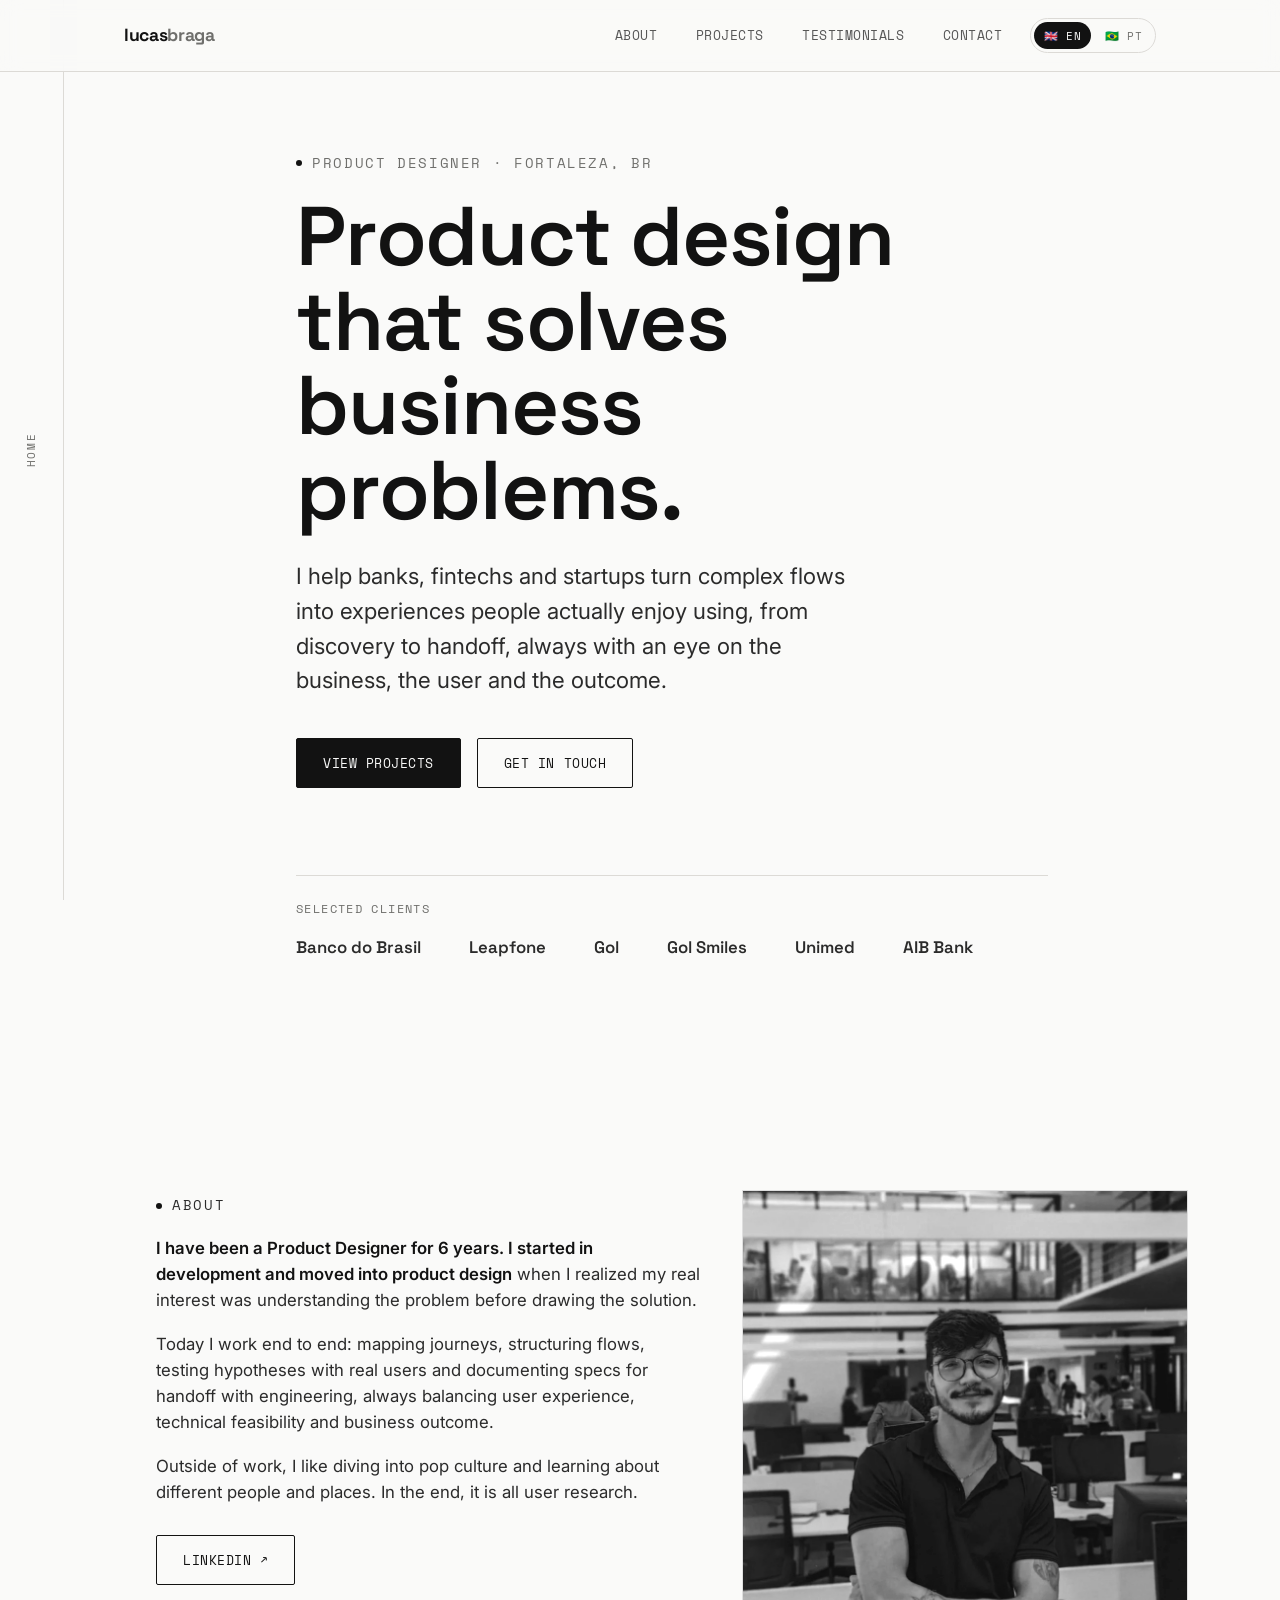
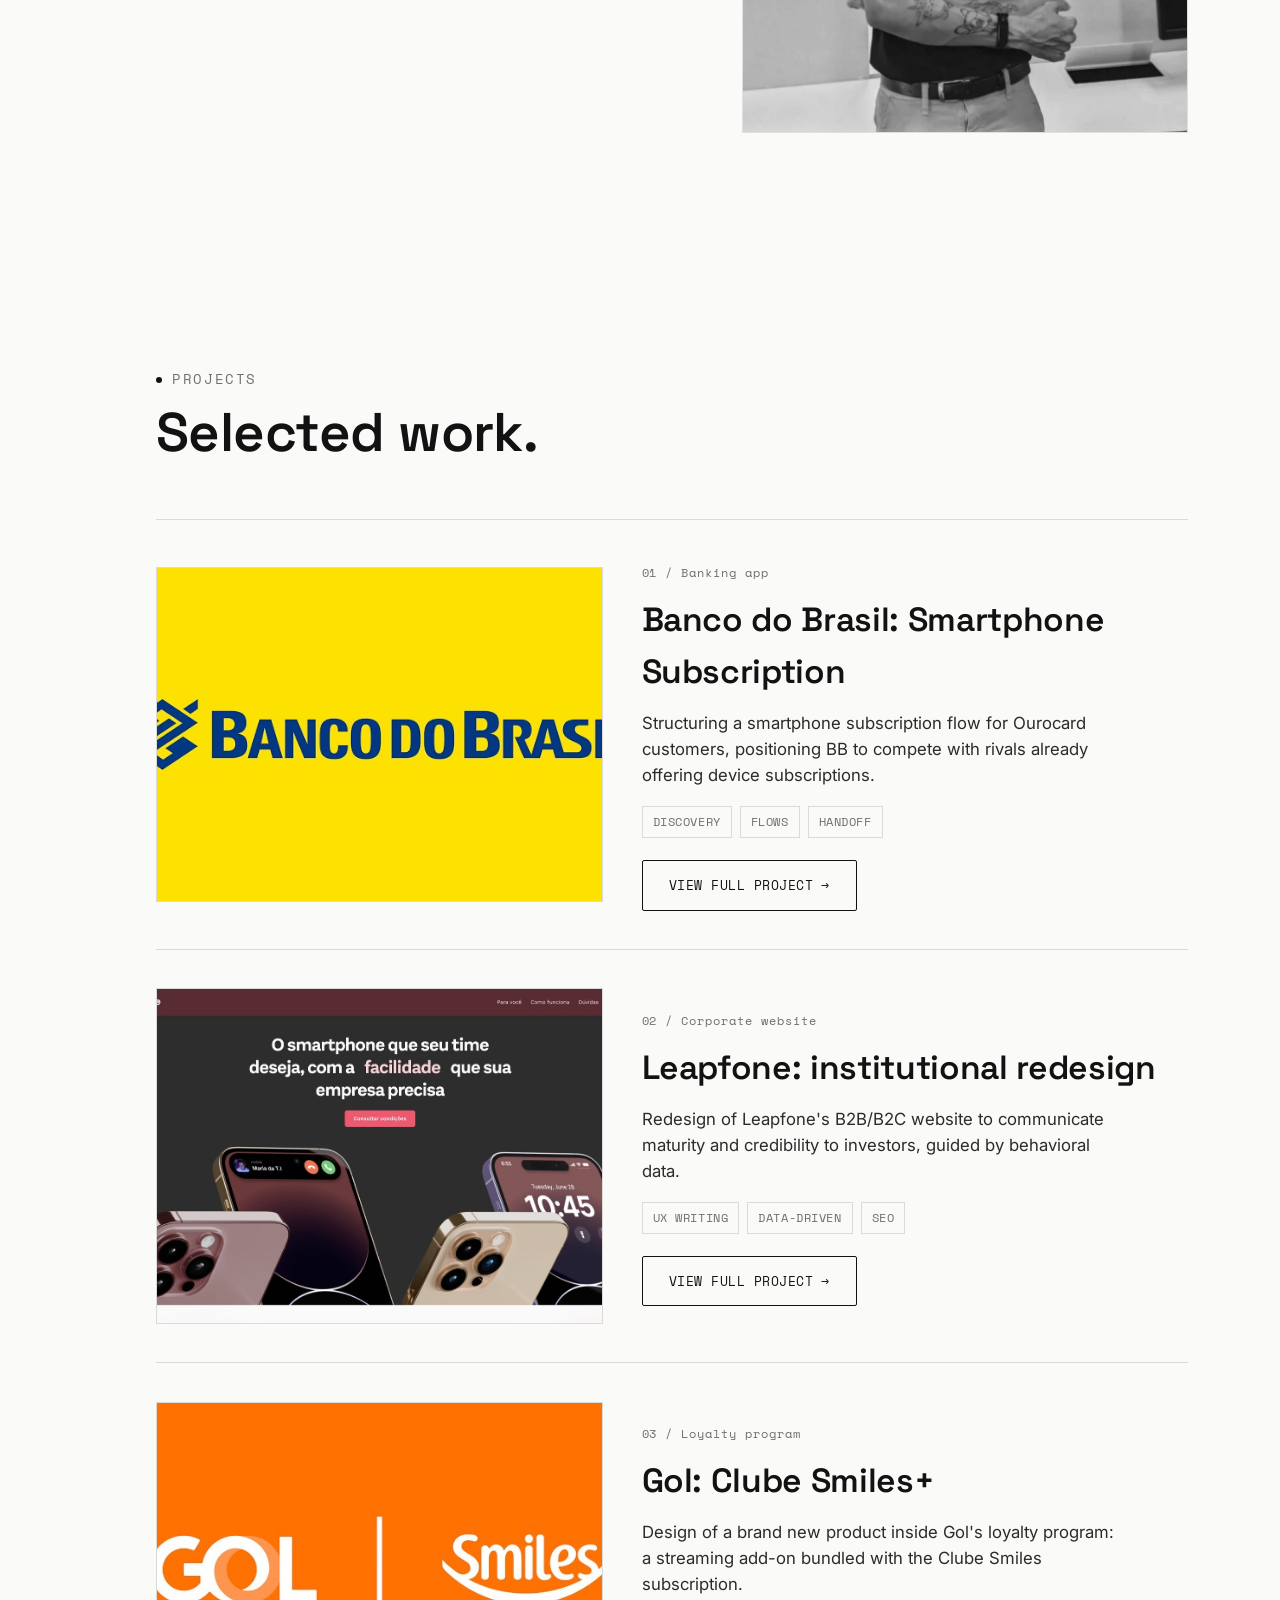
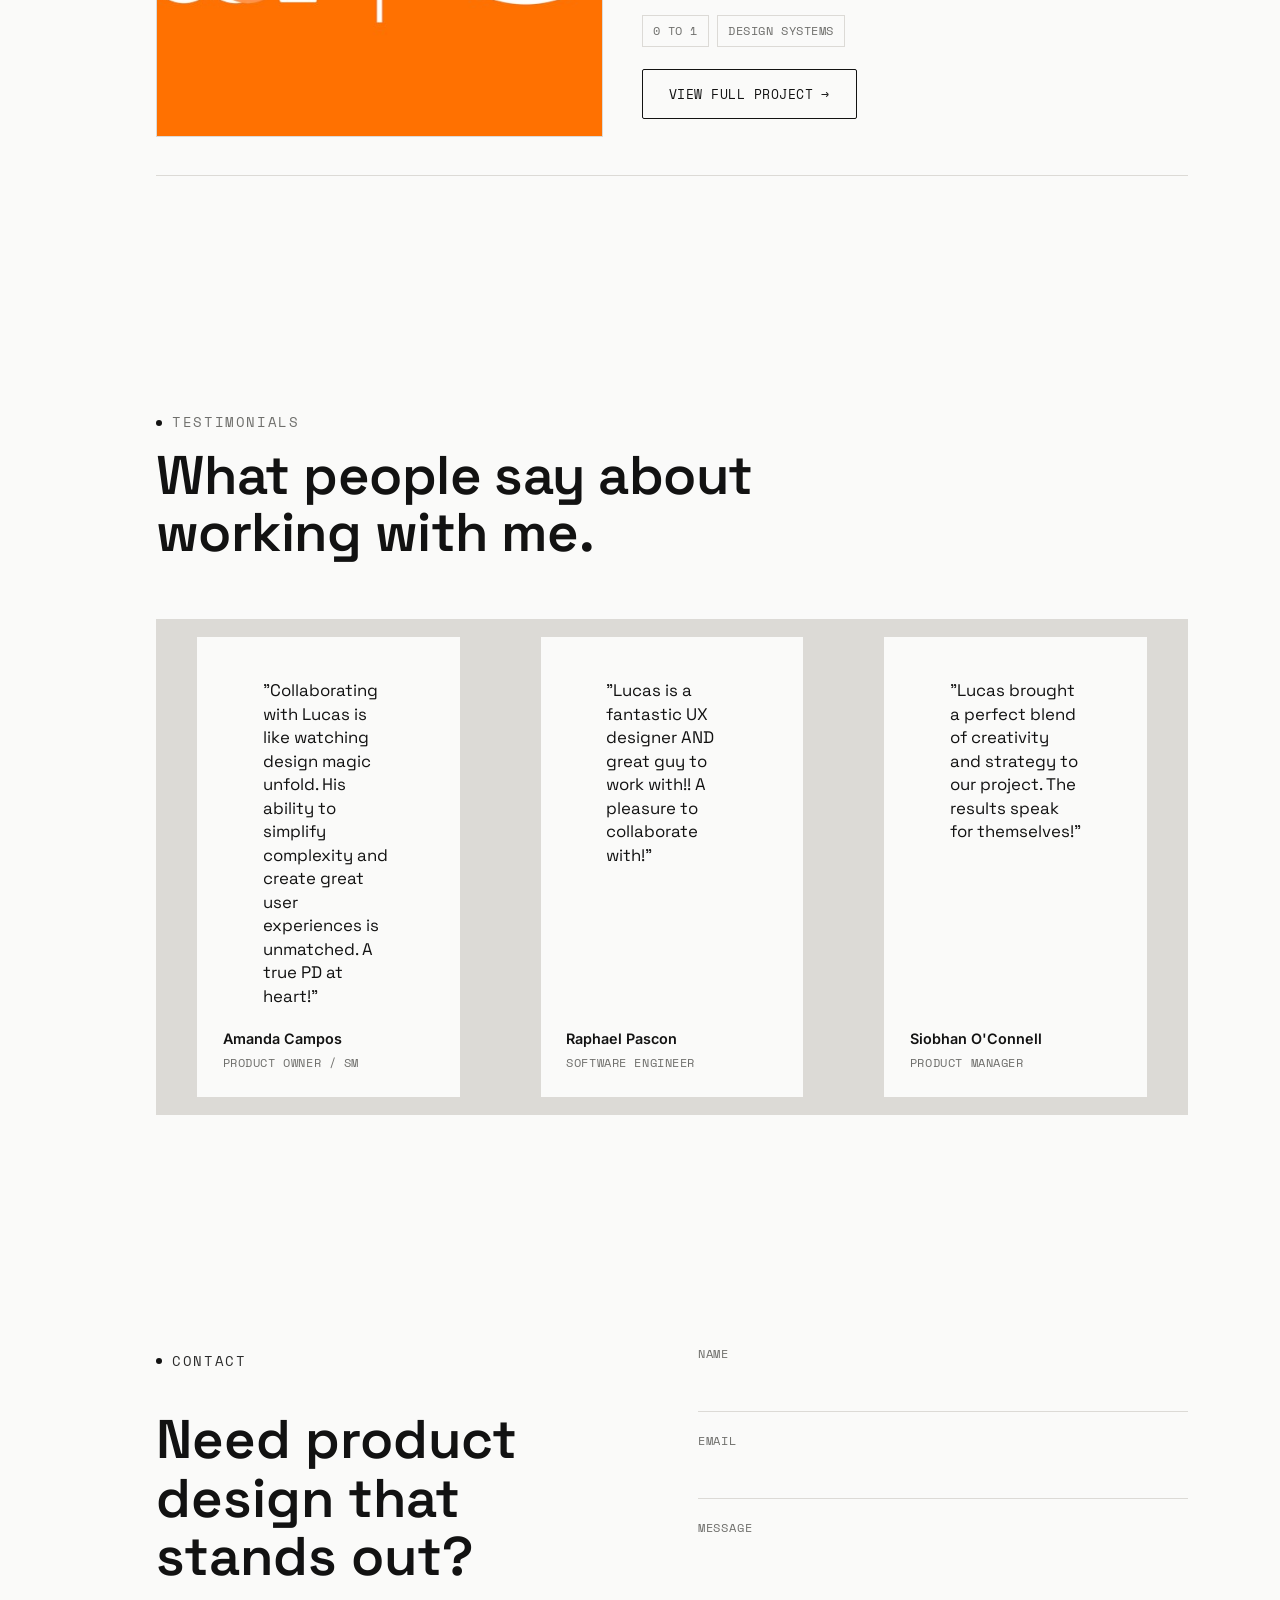
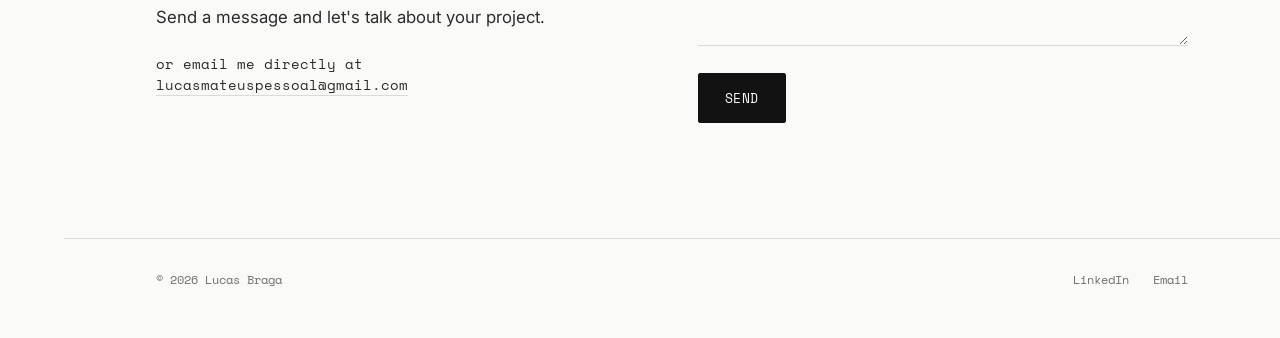
==== commit 22b0ad68: "Add files via upload" ====
--- a/index.html
+++ b/index.html
@@ -60,6 +60,8 @@
           <div class="clients-row">
             <span>Banco do Brasil</span>
             <span>Leapfone</span>
+            <span>Gol</span>
+            <span>Gol Smiles</span>
             <span>Unimed</span>
             <span>AIB Bank</span>
           </div>
@@ -95,12 +97,12 @@
 
           <article class="project-card reveal">
             <div class="project-media">
-              <img src="assets/img/bb-home.jpg" alt="Banco do Brasil app with the new smartphone subscription module" loading="lazy">
+              <img src="assets/img/cover-bb.jpg" alt="Banco do Brasil" loading="lazy">
             </div>
             <div class="project-body">
               <span class="project-index" data-en="01 / Banking app" data-pt="01 / Aplicativo bancário">01 / Banking app</span>
-              <h3>Banco do Brasil × Leapfone</h3>
-              <p data-en="Structuring the smartphone subscription flow for Ourocard customers, from discovery to engineering handoff." data-pt="Estruturação do fluxo de assinatura de smartphones para clientes Ourocard do BB, do discovery ao handoff com engenharia.">Structuring the smartphone subscription flow for Ourocard customers, from discovery to engineering handoff.</p>
+              <h3 data-en="Banco do Brasil: Smartphone Subscription" data-pt="Banco do Brasil: Assinatura de Smartphone">Banco do Brasil: Smartphone Subscription</h3>
+              <p data-en="Structuring a smartphone subscription flow for Ourocard customers, positioning BB to compete with rivals already offering device subscriptions." data-pt="Estruturação de um fluxo de assinatura de smartphones para clientes Ourocard, posicionando o BB para competir com concorrentes que já oferecem assinatura de aparelhos.">Structuring a smartphone subscription flow for Ourocard customers, positioning BB to compete with rivals already offering device subscriptions.</p>
               <div class="project-tags">
                 <span>Discovery</span>
                 <span data-en="Flows" data-pt="Fluxos">Flows</span>
@@ -111,9 +113,8 @@
           </article>
 
           <article class="project-card reveal">
-            <div class="project-media split">
-              <img src="assets/img/leapfone-before.png" alt="Leapfone website before the redesign" loading="lazy">
-              <img src="assets/img/leapfone-after.png" alt="Leapfone website after the redesign" loading="lazy">
+            <div class="project-media">
+              <img src="assets/img/cover-leapfone.jpg" alt="Leapfone" loading="lazy">
             </div>
             <div class="project-body">
               <span class="project-index" data-en="02 / Corporate website" data-pt="02 / Website institucional">02 / Corporate website</span>
@@ -130,7 +131,7 @@
 
           <article class="project-card reveal">
             <div class="project-media">
-              <img src="assets/img/smiles-plancard.jpg" alt="Clube Smiles+ streaming subscription plan card" loading="lazy">
+              <img src="assets/img/cover-smiles.jpg" alt="Gol Smiles" loading="lazy">
             </div>
             <div class="project-body">
               <span class="project-index" data-en="03 / Loyalty program" data-pt="03 / Programa de fidelidade">03 / Loyalty program</span>
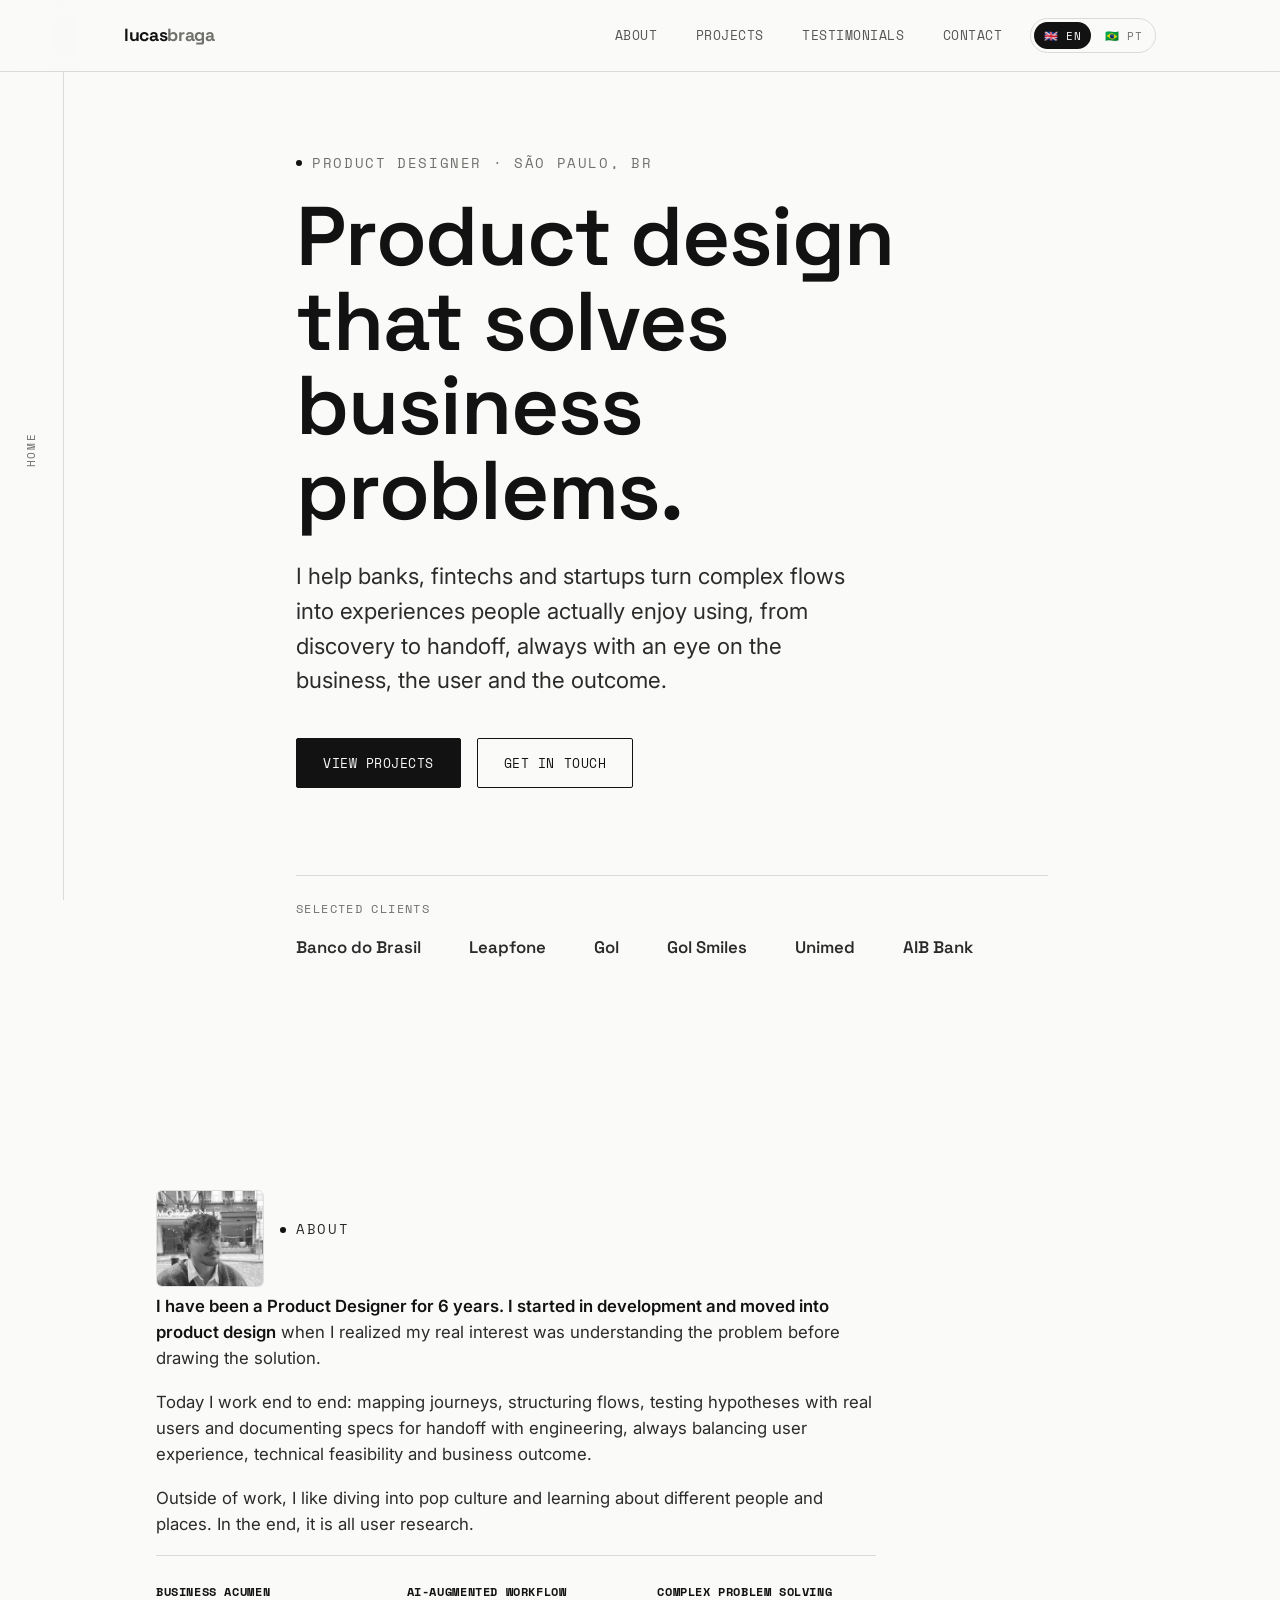
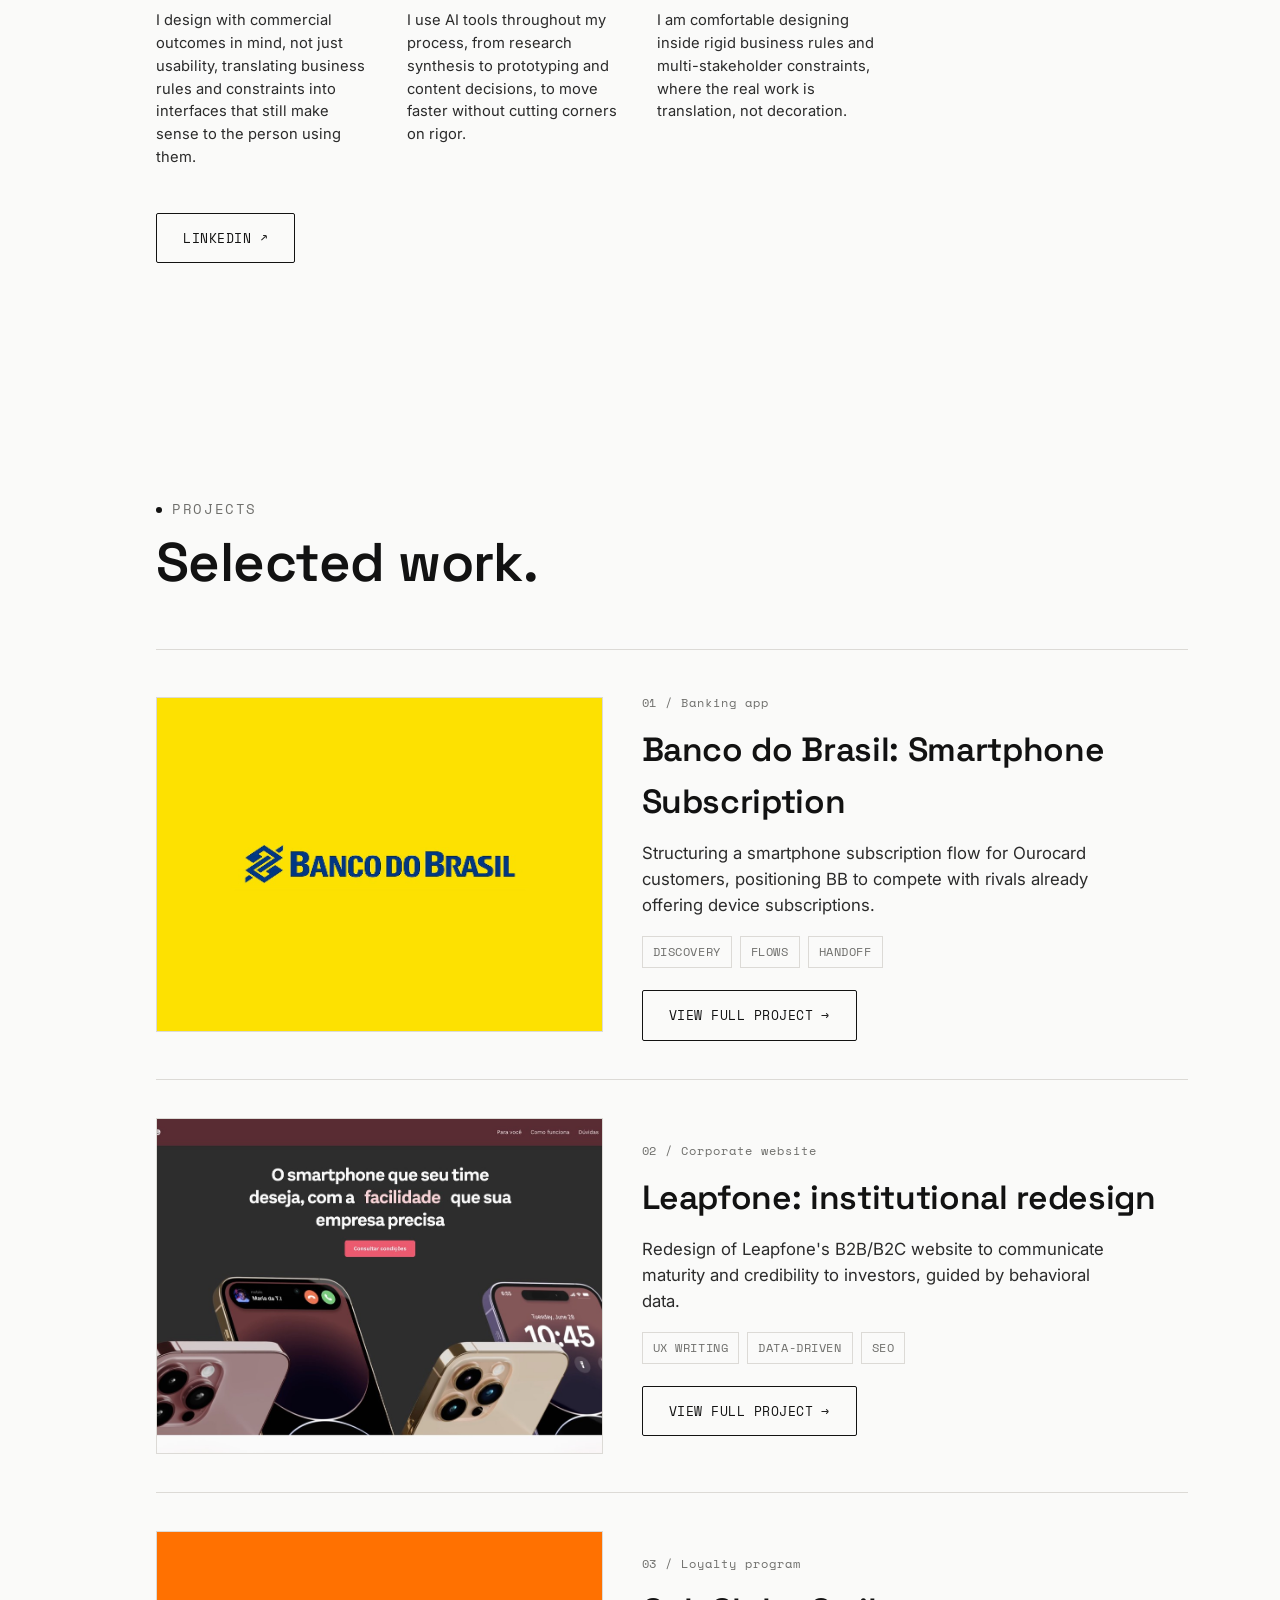
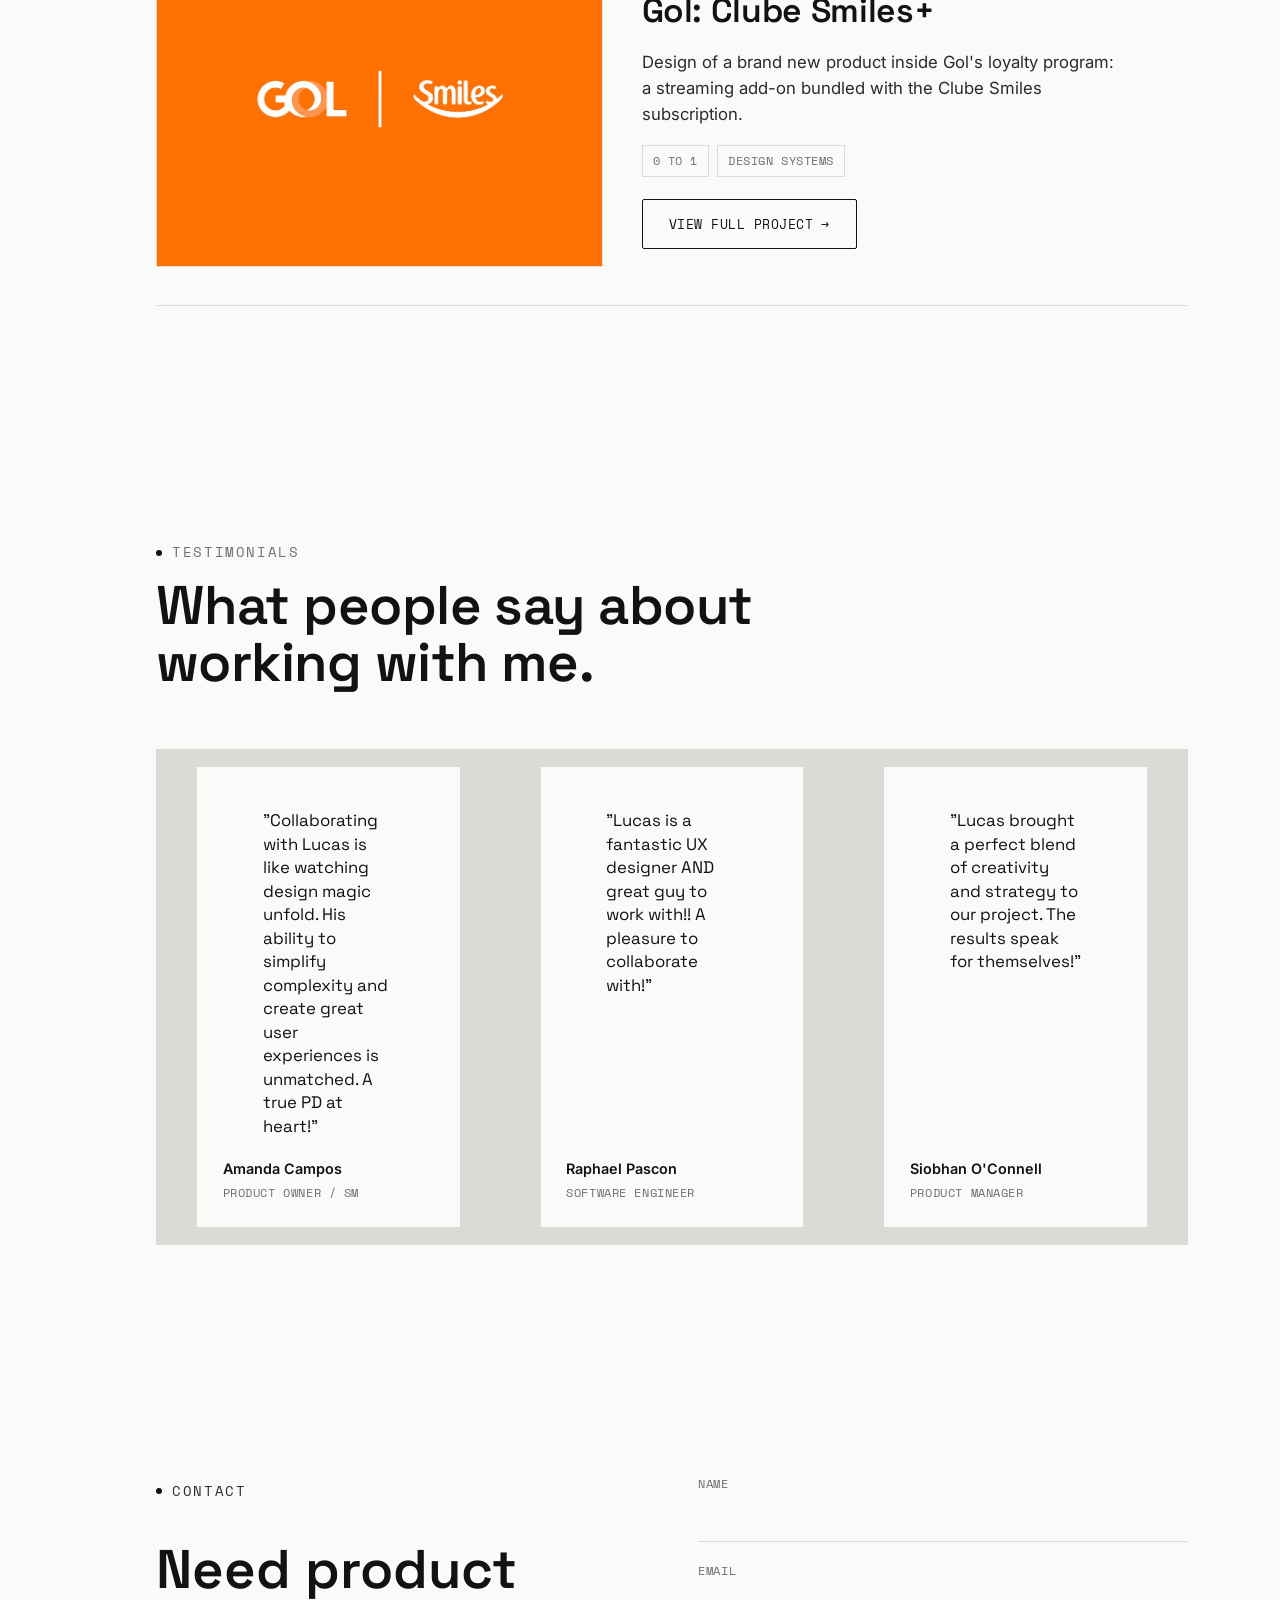
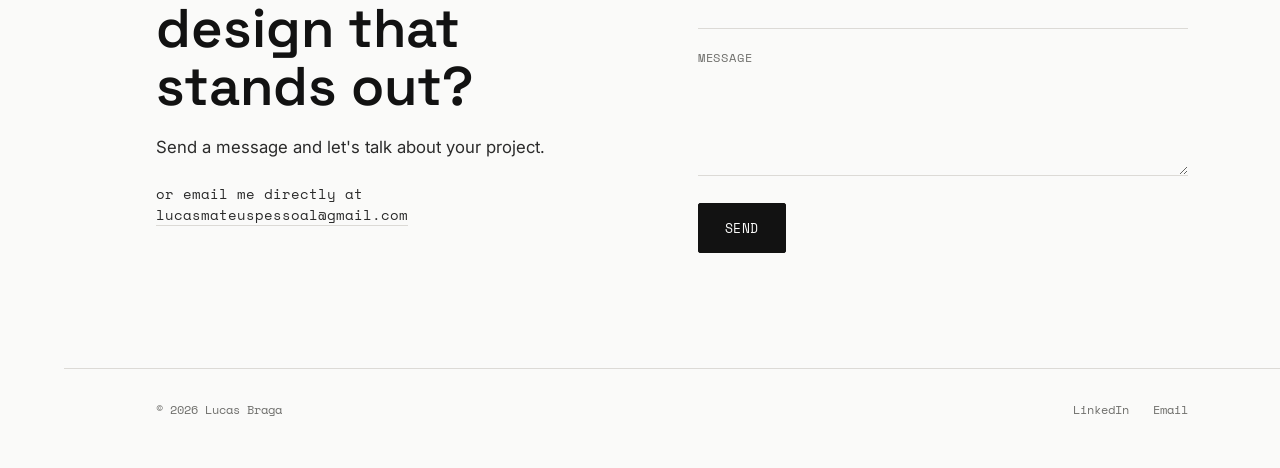
==== commit e5c4fd69: "Add files via upload" ====
--- a/index.html
+++ b/index.html
@@ -4,7 +4,7 @@
   <meta charset="UTF-8">
   <meta name="viewport" content="width=device-width, initial-scale=1.0">
   <title>Lucas Braga · Product Designer</title>
-  <meta name="description" content="Lucas Braga, Product Designer based in Fortaleza, Brazil. Digital product work for banks, fintechs and startups, from discovery to handoff.">
+  <meta name="description" content="Lucas Braga, Product Designer based in São Paulo, Brazil. Digital product work for banks, fintechs and startups, from discovery to handoff.">
 
   <link rel="preconnect" href="https://fonts.googleapis.com">
   <link rel="preconnect" href="https://fonts.gstatic.com" crossorigin>
@@ -48,7 +48,7 @@
     <!-- ============ HERO ============ -->
     <section id="home" data-ruler-en="Home" data-ruler-pt="Início" class="hero">
       <div class="container hero-inner">
-        <p class="eyebrow" data-en="Product designer · Fortaleza, BR" data-pt="Product designer · Fortaleza, BR">Product designer · Fortaleza, BR</p>
+        <p class="eyebrow" data-en="Product designer · São Paulo, BR" data-pt="Product designer · São Paulo, BR">Product designer · São Paulo, BR</p>
         <h1 data-en="Product design that solves business problems." data-pt="Design de produto que resolve problemas de negócio.">Product design that solves business problems.</h1>
         <p class="lead" data-en="I help banks, fintechs and startups turn complex flows into experiences people actually enjoy using, from discovery to handoff, always with an eye on the business, the user and the outcome." data-pt="Ajudo bancos, fintechs e startups a transformar fluxos complexos em experiências simples de usar, do discovery ao handoff, sempre com um olho no negócio, no usuário e no resultado.">I help banks, fintechs and startups turn complex flows into experiences people actually enjoy using, from discovery to handoff, always with an eye on the business, the user and the outcome.</p>
         <div class="hero-ctas">
@@ -72,15 +72,31 @@
     <!-- ============ SOBRE ============ -->
     <section id="sobre" data-ruler-en="About" data-ruler-pt="Sobre">
       <div class="container">
-        <div class="about-grid">
-          <img class="about-photo reveal" src="assets/img/lucas-photo.jpg" alt="Portrait of Lucas Braga in an office" width="900" height="1096" loading="lazy">
-          <div class="about-copy reveal">
+        <div class="about-copy reveal">
+          <div class="about-header">
+            <img class="about-avatar" src="assets/img/lucas-avatar.jpg" alt="Lucas Braga" width="108" height="97" loading="lazy">
             <p class="eyebrow" data-en="About" data-pt="Sobre">About</p>
-            <p class="lead-line" data-en="<strong>I have been a Product Designer for 6 years. I started in development and moved into product design</strong> when I realized my real interest was understanding the problem before drawing the solution." data-pt="<strong>Sou Product Designer há 6 anos. Comecei na área de desenvolvimento e migrei para design de produto</strong> quando percebi que meu real interesse estava em entender o problema antes de desenhar a solução."><strong>I have been a Product Designer for 6 years. I started in development and moved into product design</strong> when I realized my real interest was understanding the problem before drawing the solution.</p>
-            <p data-en="Today I work end to end: mapping journeys, structuring flows, testing hypotheses with real users and documenting specs for handoff with engineering, always balancing user experience, technical feasibility and business outcome." data-pt="Hoje trabalho de ponta a ponta: mapeio jornadas, estruturo fluxos, testo hipóteses com usuários reais e documento specs para handoff com engenharia, sempre buscando equilíbrio entre experiência do usuário, viabilidade técnica e resultado de negócio.">Today I work end to end: mapping journeys, structuring flows, testing hypotheses with real users and documenting specs for handoff with engineering, always balancing user experience, technical feasibility and business outcome.</p>
-            <p data-en="Outside of work, I like diving into pop culture and learning about different people and places. In the end, it is all user research." data-pt="Fora do trabalho, gosto de mergulhar em cultura pop e aprender sobre gente e lugares diferentes. No fim, é tudo pesquisa de usuário.">Outside of work, I like diving into pop culture and learning about different people and places. In the end, it is all user research.</p>
-            <a href="https://www.linkedin.com/in/mateuscruzb/" target="_blank" rel="noopener" class="btn btn-outline">LinkedIn ↗</a>
-          </div>
+          </div>
+          <p class="lead-line" data-en="<strong>I have been a Product Designer for 6 years. I started in development and moved into product design</strong> when I realized my real interest was understanding the problem before drawing the solution." data-pt="<strong>Sou Product Designer há 6 anos. Comecei na área de desenvolvimento e migrei para design de produto</strong> quando percebi que meu real interesse estava em entender o problema antes de desenhar a solução."><strong>I have been a Product Designer for 6 years. I started in development and moved into product design</strong> when I realized my real interest was understanding the problem before drawing the solution.</p>
+          <p data-en="Today I work end to end: mapping journeys, structuring flows, testing hypotheses with real users and documenting specs for handoff with engineering, always balancing user experience, technical feasibility and business outcome." data-pt="Hoje trabalho de ponta a ponta: mapeio jornadas, estruturo fluxos, testo hipóteses com usuários reais e documento specs para handoff com engenharia, sempre buscando equilíbrio entre experiência do usuário, viabilidade técnica e resultado de negócio.">Today I work end to end: mapping journeys, structuring flows, testing hypotheses with real users and documenting specs for handoff with engineering, always balancing user experience, technical feasibility and business outcome.</p>
+          <p data-en="Outside of work, I like diving into pop culture and learning about different people and places. In the end, it is all user research." data-pt="Fora do trabalho, gosto de mergulhar em cultura pop e aprender sobre gente e lugares diferentes. No fim, é tudo pesquisa de usuário.">Outside of work, I like diving into pop culture and learning about different people and places. In the end, it is all user research.</p>
+
+          <div class="about-highlights">
+            <div>
+              <strong data-en="Business acumen" data-pt="Visão de negócio">Business acumen</strong>
+              <p data-en="I design with commercial outcomes in mind, not just usability, translating business rules and constraints into interfaces that still make sense to the person using them." data-pt="Desenho com o resultado comercial em mente, não só usabilidade, traduzindo regras e restrições de negócio em interfaces que ainda fazem sentido pra quem usa.">I design with commercial outcomes in mind, not just usability, translating business rules and constraints into interfaces that still make sense to the person using them.</p>
+            </div>
+            <div>
+              <strong data-en="AI-augmented workflow" data-pt="Fluxo de trabalho com IA">AI-augmented workflow</strong>
+              <p data-en="I use AI tools throughout my process, from research synthesis to prototyping and content decisions, to move faster without cutting corners on rigor." data-pt="Uso ferramentas de IA em todo o meu processo, da síntese de pesquisa à prototipação e decisões de conteúdo, pra ir mais rápido sem cortar rigor.">I use AI tools throughout my process, from research synthesis to prototyping and content decisions, to move faster without cutting corners on rigor.</p>
+            </div>
+            <div>
+              <strong data-en="Complex problem solving" data-pt="Resolução de problemas complexos">Complex problem solving</strong>
+              <p data-en="I am comfortable designing inside rigid business rules and multi-stakeholder constraints, where the real work is translation, not decoration." data-pt="Tenho facilidade em desenhar dentro de regras de negócio rígidas e restrições multi-stakeholder, onde o trabalho real é tradução, não decoração.">I am comfortable designing inside rigid business rules and multi-stakeholder constraints, where the real work is translation, not decoration.</p>
+            </div>
+          </div>
+
+          <a href="https://www.linkedin.com/in/mateuscruzb/" target="_blank" rel="noopener" class="btn btn-outline">LinkedIn ↗</a>
         </div>
       </div>
     </section>
@@ -96,7 +112,7 @@
         <div class="projects-list">
 
           <article class="project-card reveal">
-            <div class="project-media">
+            <div class="project-media contain" style="background:#FDE101;">
               <img src="assets/img/cover-bb.jpg" alt="Banco do Brasil" loading="lazy">
             </div>
             <div class="project-body">
@@ -130,7 +146,7 @@
           </article>
 
           <article class="project-card reveal">
-            <div class="project-media">
+            <div class="project-media contain" style="background:#FF7101;">
               <img src="assets/img/cover-smiles.jpg" alt="Gol Smiles" loading="lazy">
             </div>
             <div class="project-body">
--- a/css/styles.css
+++ b/css/styles.css
@@ -324,23 +324,22 @@
 }
 
 /* ---------- about ---------- */
-.about-grid{
-  display:grid;
-  grid-template-columns: 1.1fr 0.9fr;
-  gap: clamp(2.5rem, 3vw, 5rem);
-  align-items: start;
-}
-.about-photo{
-  order: 2;
-  width: 100%;
-  height: auto;
-  display: block;
+.about-header{
+  display:flex;
+  align-items:center;
+  gap: 16px;
+  margin-bottom: 6px;
+}
+.about-avatar{
+  width: 108px;
+  height: 97px;
+  border-radius: 6px;
   object-fit: cover;
-  align-self: start;
-  justify-self: stretch;
   filter: grayscale(1) contrast(1.05);
   border: 1px solid var(--hairline);
-}
+  flex-shrink: 0;
+}
+.about-copy{ max-width: 720px; }
 .about-copy p{ margin-bottom: 18px; color: var(--ink-soft); }
 .about-copy .lead-line{
   font-size: var(--step0);
@@ -353,9 +352,30 @@
   font-weight: 600;
 }
 .about-copy .btn{ margin-top: 12px; }
-@media (max-width: 860px){
-  .about-grid{ grid-template-columns: 1fr; }
-  .about-photo{ order:-1; max-width: 320px; }
+.about-highlights{
+  display:grid;
+  grid-template-columns: repeat(3, 1fr);
+  gap: clamp(20px, 3vw, 32px);
+  margin: 8px 0 32px;
+  padding-top: 26px;
+  border-top: 1px solid var(--hairline);
+}
+.about-highlights strong{
+  display:block;
+  font-family: var(--font-mono);
+  font-size: 0.76rem;
+  letter-spacing: 0.05em;
+  text-transform: uppercase;
+  color: var(--ink);
+  margin-bottom: 8px;
+}
+.about-highlights p{
+  font-size: 0.92rem;
+  color: var(--ink-soft);
+  margin: 0;
+}
+@media (max-width: 700px){
+  .about-highlights{ grid-template-columns: 1fr; gap: 20px; }
 }
 
 /* ---------- projects ---------- */
@@ -382,6 +402,12 @@
 .project-media img{
   width:100%; height:100%; object-fit: cover; object-position: top;
   transition: transform .5s var(--ease);
+}
+.project-media.contain img{
+  box-sizing: border-box;
+  object-fit: contain;
+  object-position: center;
+  padding: 10%;
 }
 .project-card:hover .project-media img{ transform: scale(1.04); }
 .project-media.split{ display:grid; grid-template-columns: 1fr 1fr; background: var(--paper-dim); }
@@ -593,7 +619,7 @@
   display:grid;
   grid-template-columns: repeat(2,1fr);
   gap: 14px;
-  margin-top: 10px;
+  margin: 10px 0 32px;
 }
 .case-results li{
   border: 1px solid var(--hairline);
@@ -618,7 +644,12 @@
   overflow-y: auto;
   background: #fff;
   scrollbar-width: thin;
-}
+  scrollbar-color: var(--hairline) transparent;
+}
+.phone-frame::-webkit-scrollbar{ width: 5px; }
+.phone-frame::-webkit-scrollbar-track{ background: transparent; }
+.phone-frame::-webkit-scrollbar-thumb{ background: var(--hairline); border-radius: 4px; }
+.phone-frame::-webkit-scrollbar-thumb:hover{ background: var(--graphite); }
 .phone-frame img{ width: 100%; display:block; }
 .phone-frame-wrap figcaption{
   font-family: var(--font-mono);
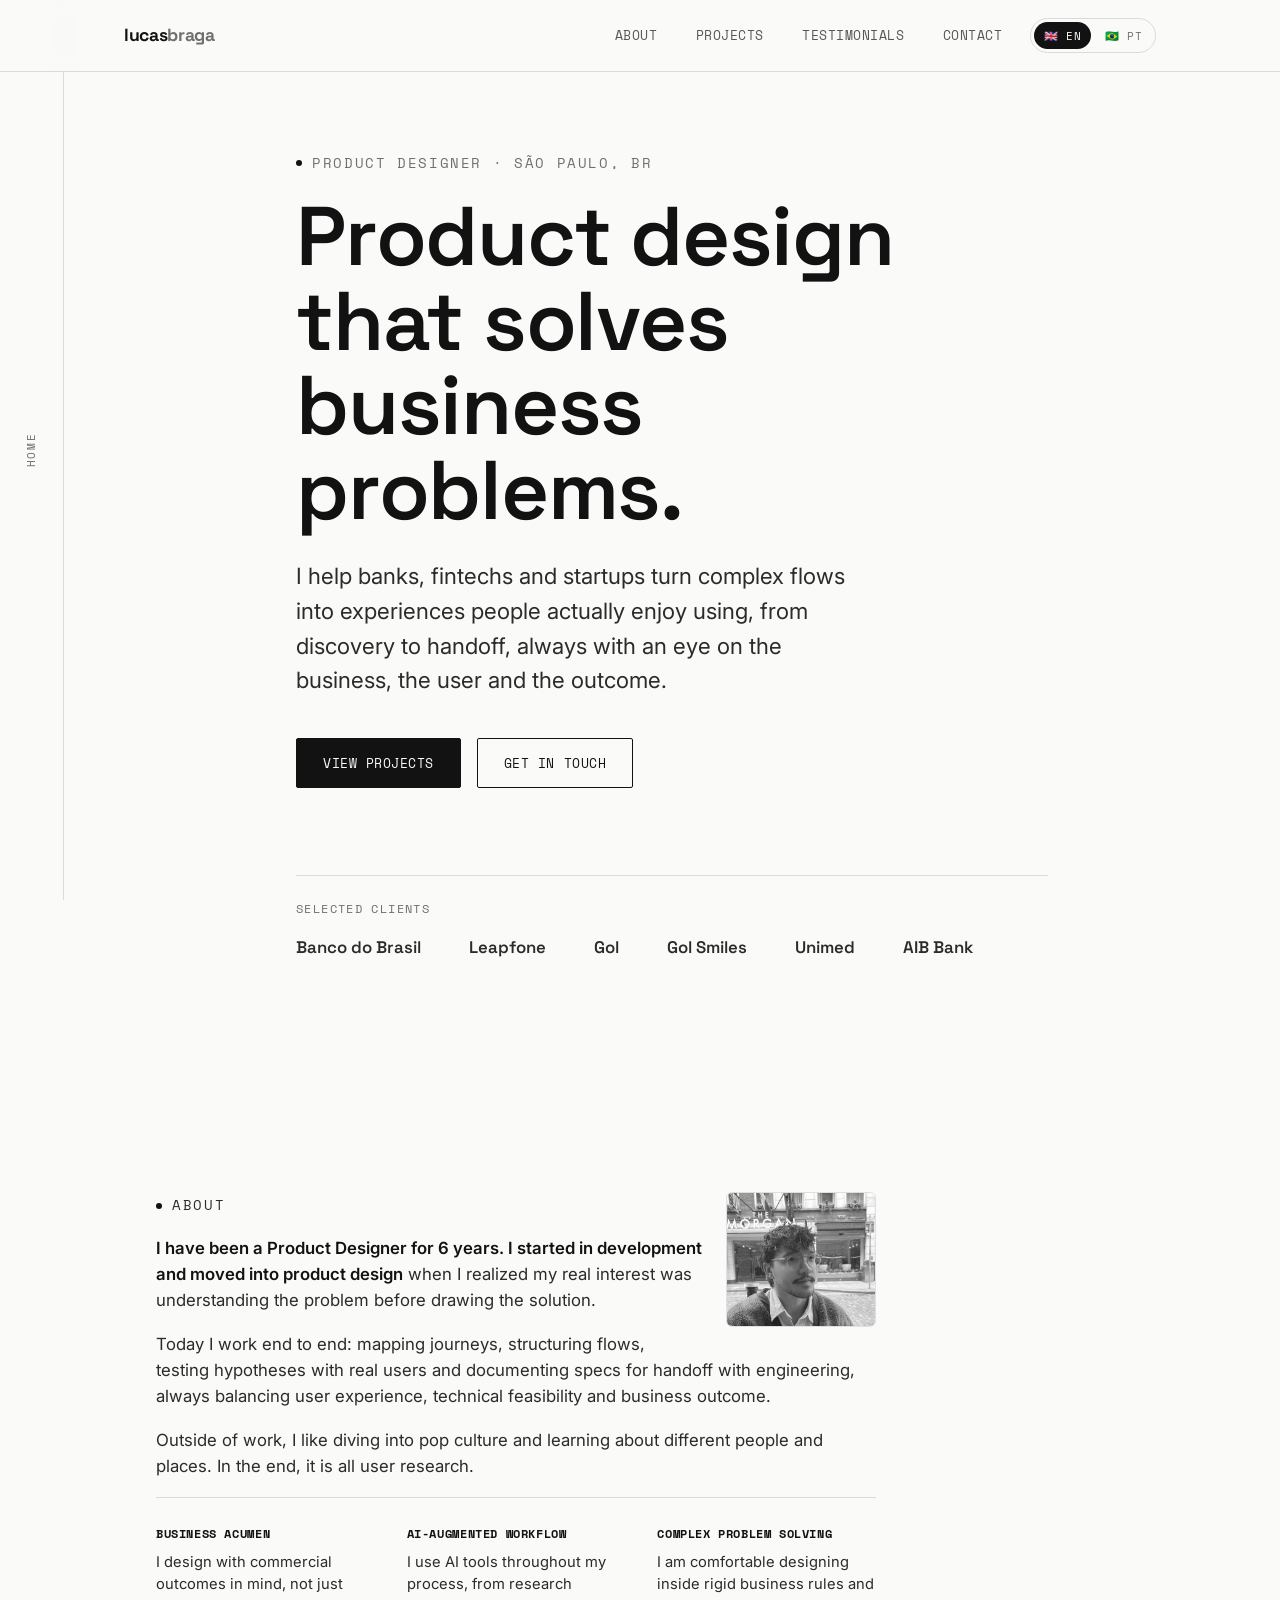
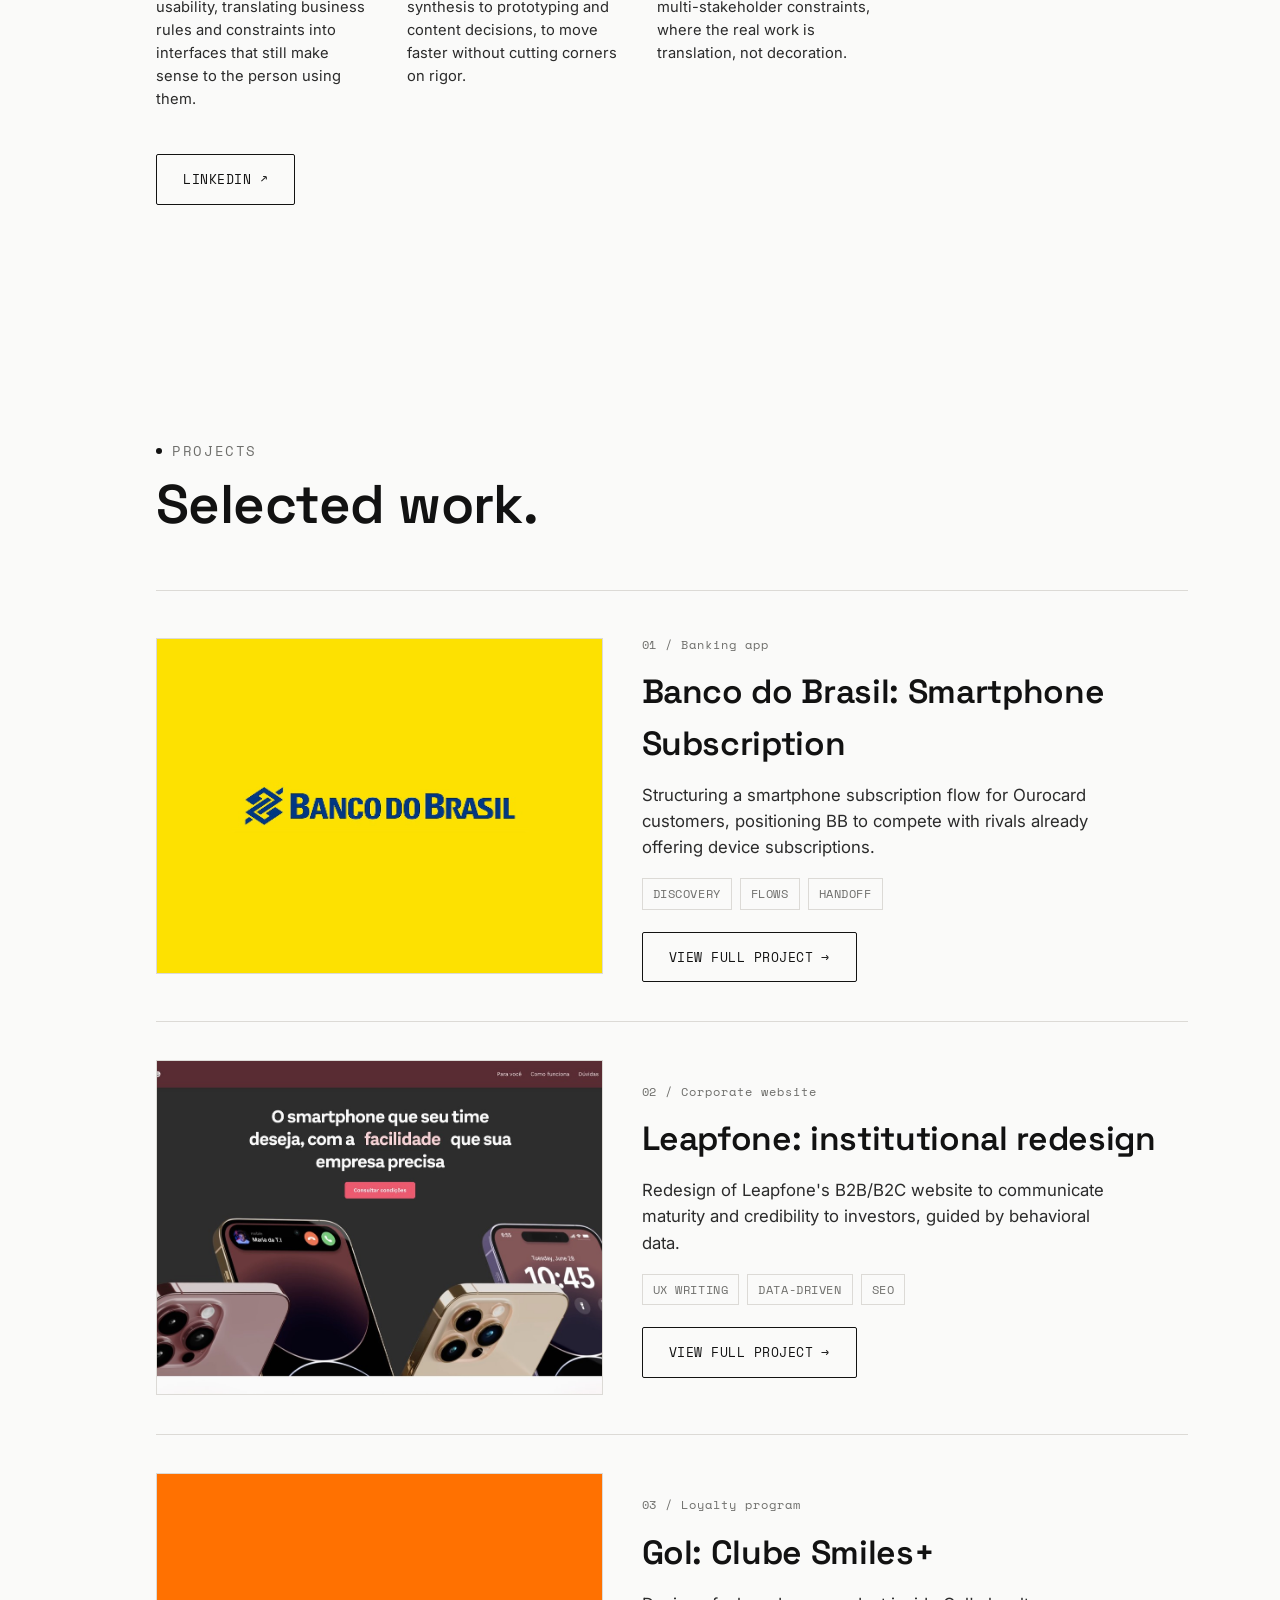
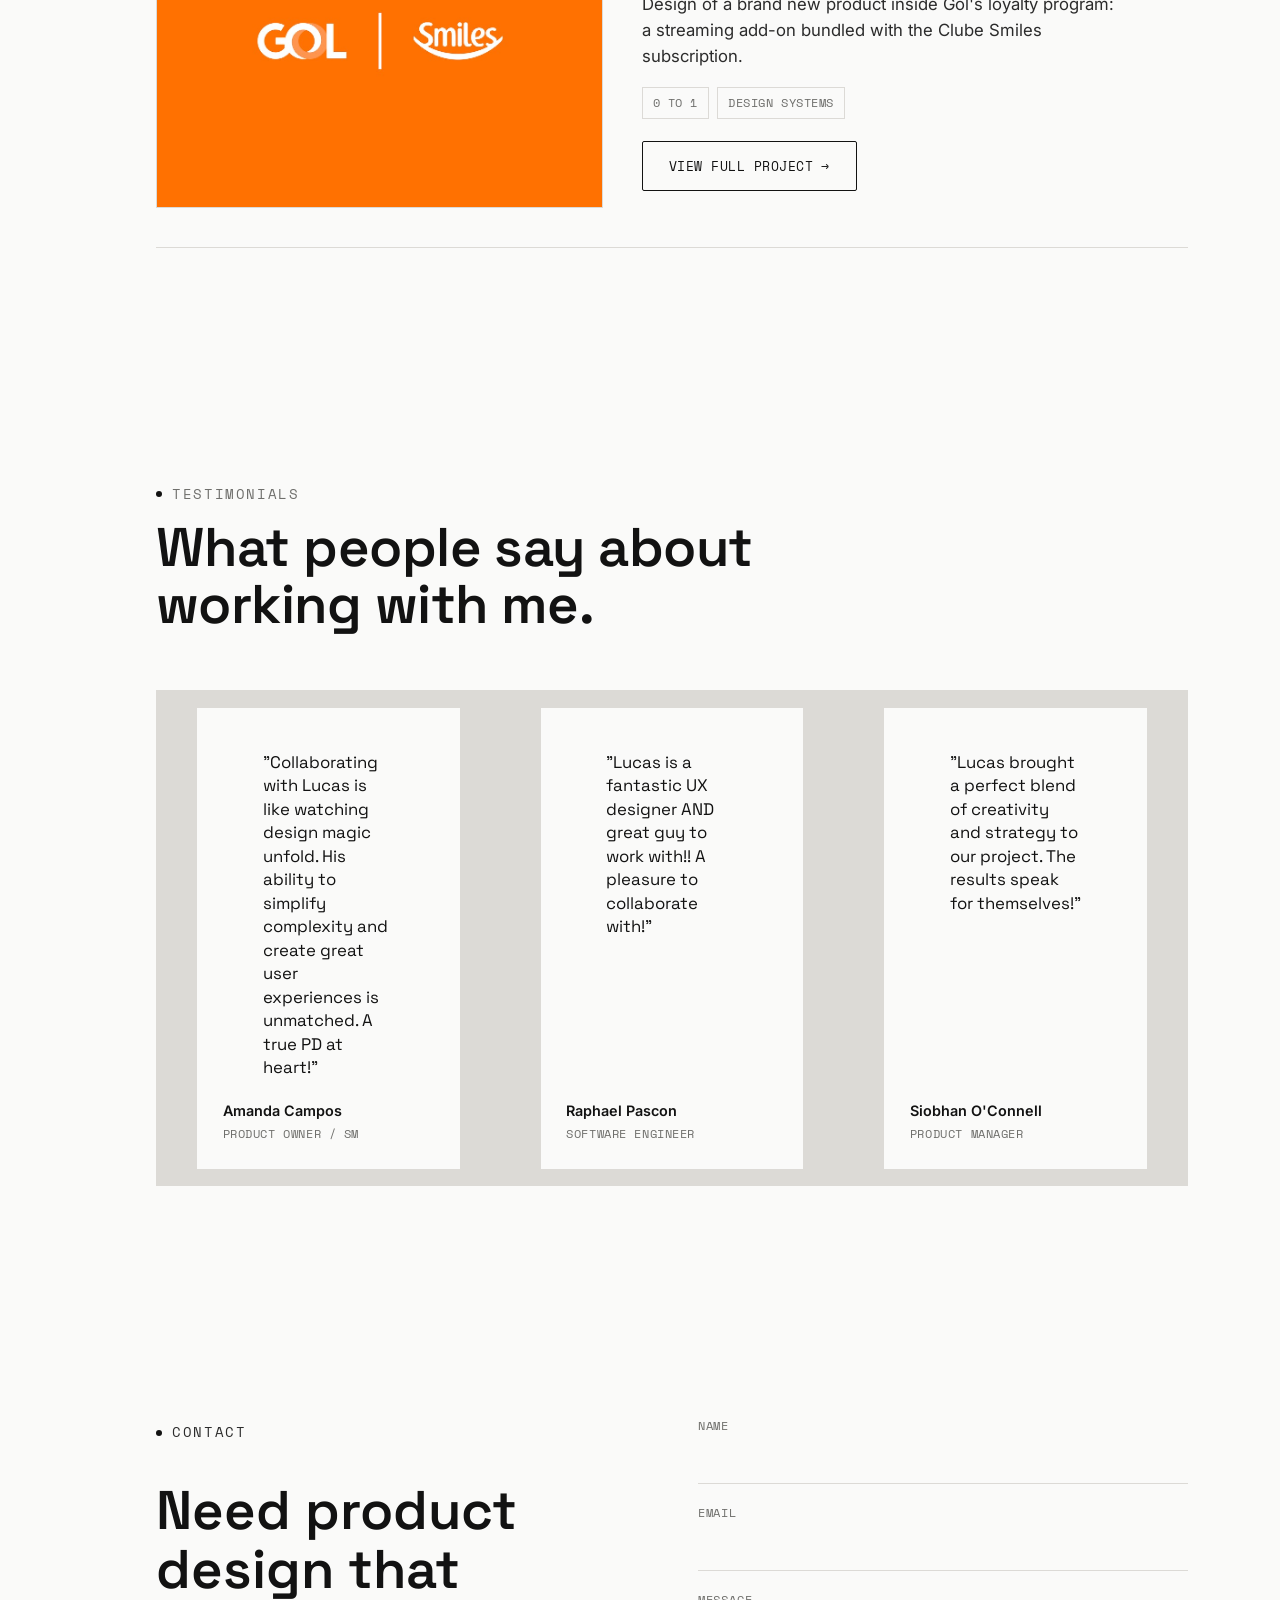
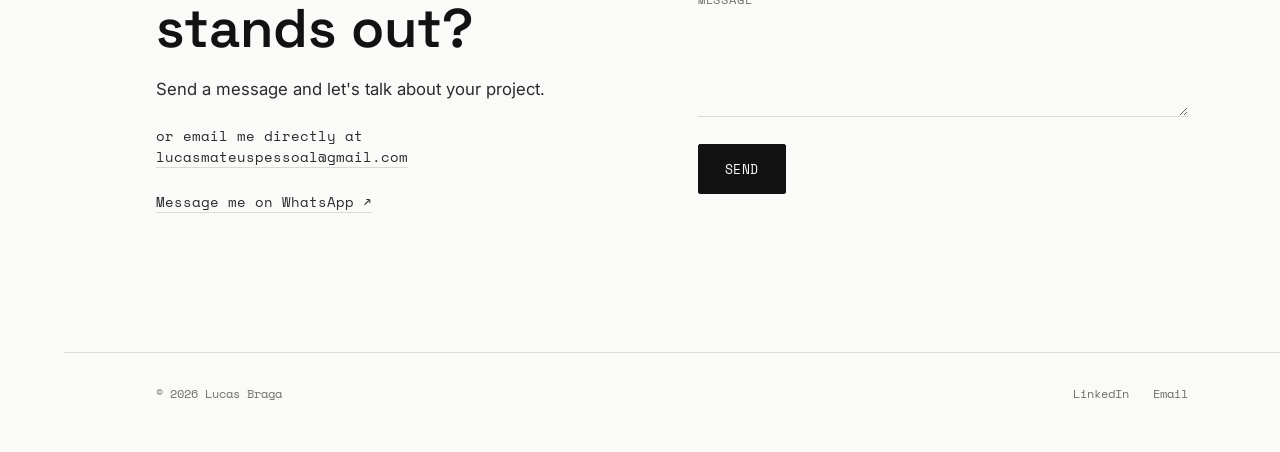
==== commit dc58c1be: "Add files via upload" ====
--- a/index.html
+++ b/index.html
@@ -73,10 +73,8 @@
     <section id="sobre" data-ruler-en="About" data-ruler-pt="Sobre">
       <div class="container">
         <div class="about-copy reveal">
-          <div class="about-header">
-            <img class="about-avatar" src="assets/img/lucas-avatar.jpg" alt="Lucas Braga" width="108" height="97" loading="lazy">
-            <p class="eyebrow" data-en="About" data-pt="Sobre">About</p>
-          </div>
+          <p class="eyebrow" data-en="About" data-pt="Sobre">About</p>
+          <img class="about-avatar" src="assets/img/lucas-avatar.jpg" alt="Lucas Braga" width="150" height="135" loading="lazy">
           <p class="lead-line" data-en="<strong>I have been a Product Designer for 6 years. I started in development and moved into product design</strong> when I realized my real interest was understanding the problem before drawing the solution." data-pt="<strong>Sou Product Designer há 6 anos. Comecei na área de desenvolvimento e migrei para design de produto</strong> quando percebi que meu real interesse estava em entender o problema antes de desenhar a solução."><strong>I have been a Product Designer for 6 years. I started in development and moved into product design</strong> when I realized my real interest was understanding the problem before drawing the solution.</p>
           <p data-en="Today I work end to end: mapping journeys, structuring flows, testing hypotheses with real users and documenting specs for handoff with engineering, always balancing user experience, technical feasibility and business outcome." data-pt="Hoje trabalho de ponta a ponta: mapeio jornadas, estruturo fluxos, testo hipóteses com usuários reais e documento specs para handoff com engenharia, sempre buscando equilíbrio entre experiência do usuário, viabilidade técnica e resultado de negócio.">Today I work end to end: mapping journeys, structuring flows, testing hypotheses with real users and documenting specs for handoff with engineering, always balancing user experience, technical feasibility and business outcome.</p>
           <p data-en="Outside of work, I like diving into pop culture and learning about different people and places. In the end, it is all user research." data-pt="Fora do trabalho, gosto de mergulhar em cultura pop e aprender sobre gente e lugares diferentes. No fim, é tudo pesquisa de usuário.">Outside of work, I like diving into pop culture and learning about different people and places. In the end, it is all user research.</p>
@@ -209,6 +207,8 @@
           <h2 data-en="Need product design that stands out?" data-pt="Precisando de design de produto que se destaque?">Need product design that stands out?</h2>
           <p data-en="Send a message and let's talk about your project." data-pt="Manda uma mensagem e vamos conversar sobre seu projeto.">Send a message and let's talk about your project.</p>
           <p class="contact-direct"><span data-en="or email me directly at" data-pt="ou escreva direto pra">or email me directly at</span> <a href="mailto:lucasmateuspessoal@gmail.com">lucasmateuspessoal@gmail.com</a></p>
+          <p class="contact-direct"><a href="https://wa.me/5511956872001?text=Vi%20seu%20portf%C3%B3lio%20e%20gostaria%20de%20conversar" target="_blank" rel="noopener">
+            <span data-en="Message me on WhatsApp" data-pt="Fala comigo no WhatsApp">Message me on WhatsApp</span> ↗</a></p>
         </div>
 
         <form class="contact-form reveal" action="https://formspree.io/f/SEU_FORM_ID" method="POST">
--- a/css/styles.css
+++ b/css/styles.css
@@ -324,22 +324,17 @@
 }
 
 /* ---------- about ---------- */
-.about-header{
-  display:flex;
-  align-items:center;
-  gap: 16px;
-  margin-bottom: 6px;
-}
+.about-copy{ max-width: 720px; }
 .about-avatar{
-  width: 108px;
-  height: 97px;
+  float: right;
+  width: 150px;
+  height: 135px;
+  margin: 2px 0 20px 24px;
   border-radius: 6px;
   object-fit: cover;
   filter: grayscale(1) contrast(1.05);
   border: 1px solid var(--hairline);
-  flex-shrink: 0;
-}
-.about-copy{ max-width: 720px; }
+}
 .about-copy p{ margin-bottom: 18px; color: var(--ink-soft); }
 .about-copy .lead-line{
   font-size: var(--step0);
@@ -351,7 +346,7 @@
   color: var(--ink);
   font-weight: 600;
 }
-.about-copy .btn{ margin-top: 12px; }
+.about-copy .btn{ margin-top: 12px; clear: both; }
 .about-highlights{
   display:grid;
   grid-template-columns: repeat(3, 1fr);
@@ -359,6 +354,7 @@
   margin: 8px 0 32px;
   padding-top: 26px;
   border-top: 1px solid var(--hairline);
+  clear: both;
 }
 .about-highlights strong{
   display:block;
@@ -376,6 +372,7 @@
 }
 @media (max-width: 700px){
   .about-highlights{ grid-template-columns: 1fr; gap: 20px; }
+  .about-avatar{ float:none; display:block; margin: 0 0 20px; width: 130px; height: 117px; }
 }
 
 /* ---------- projects ---------- */
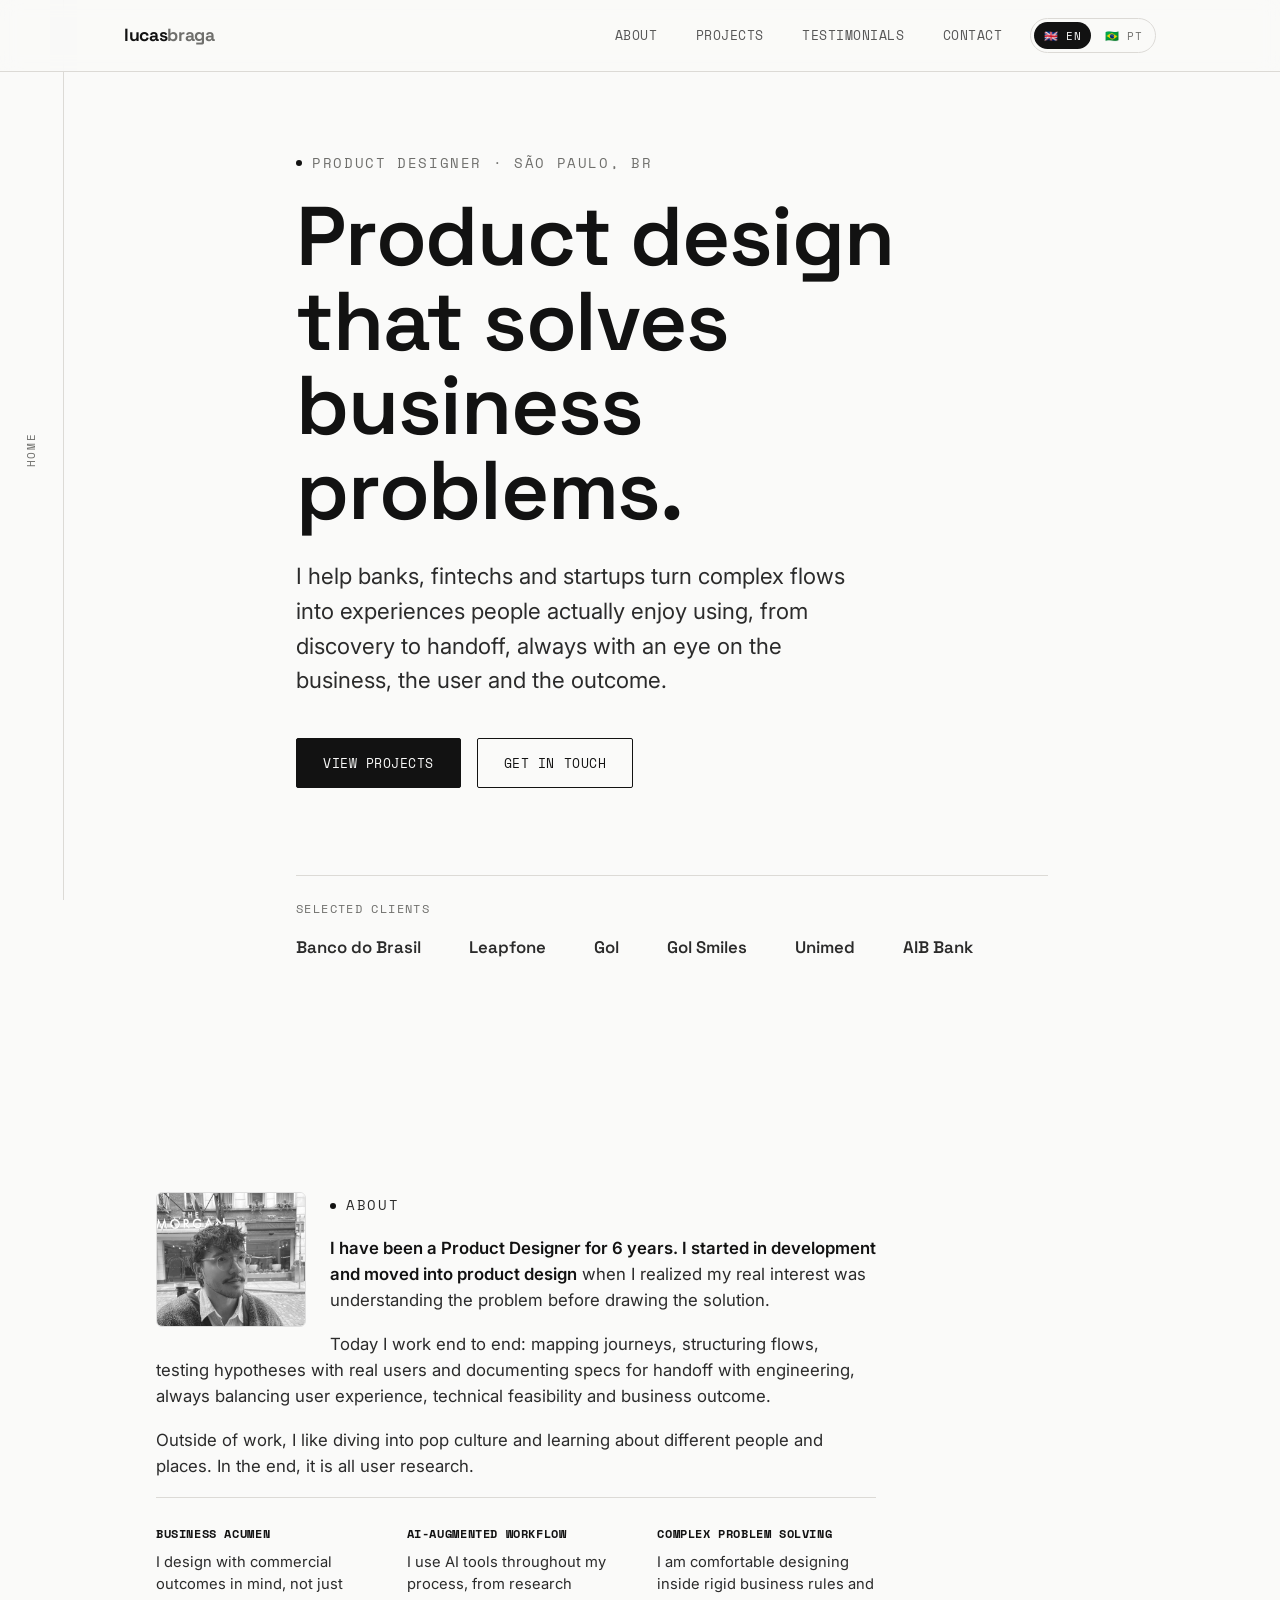
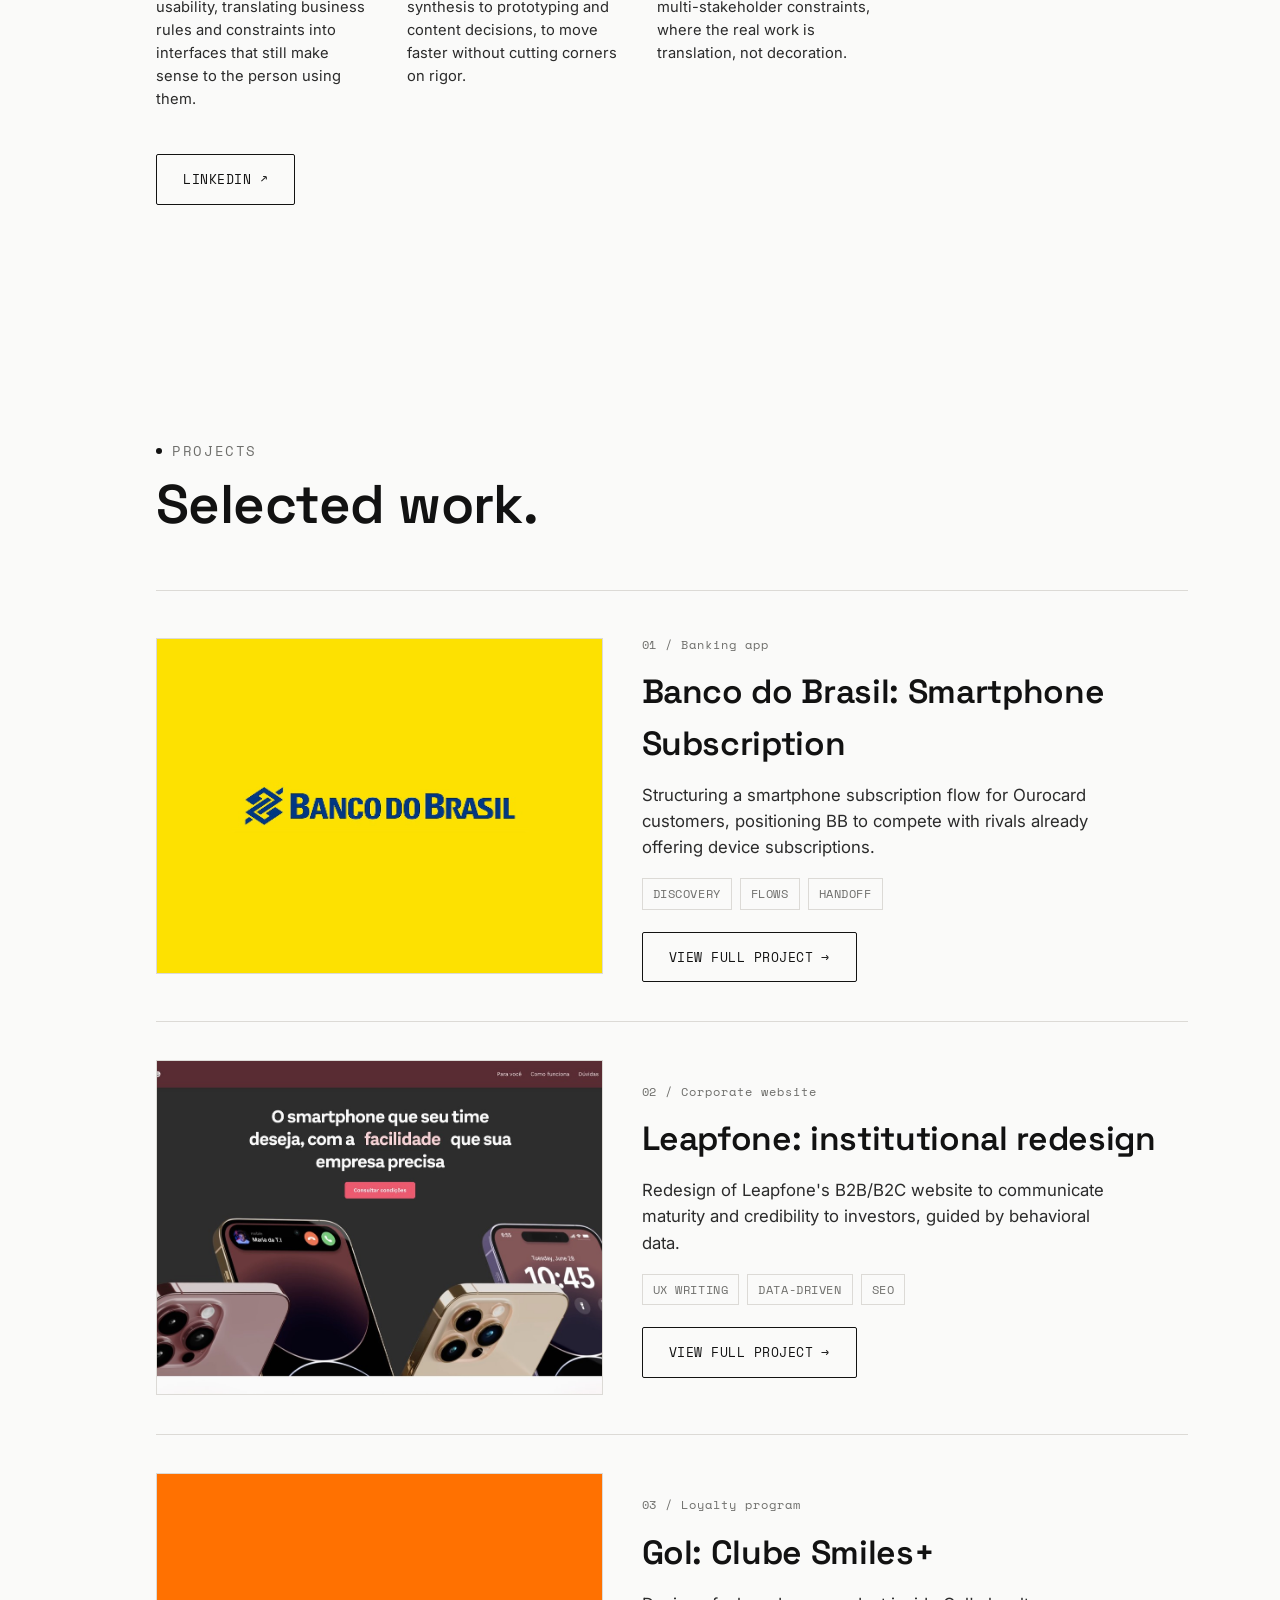
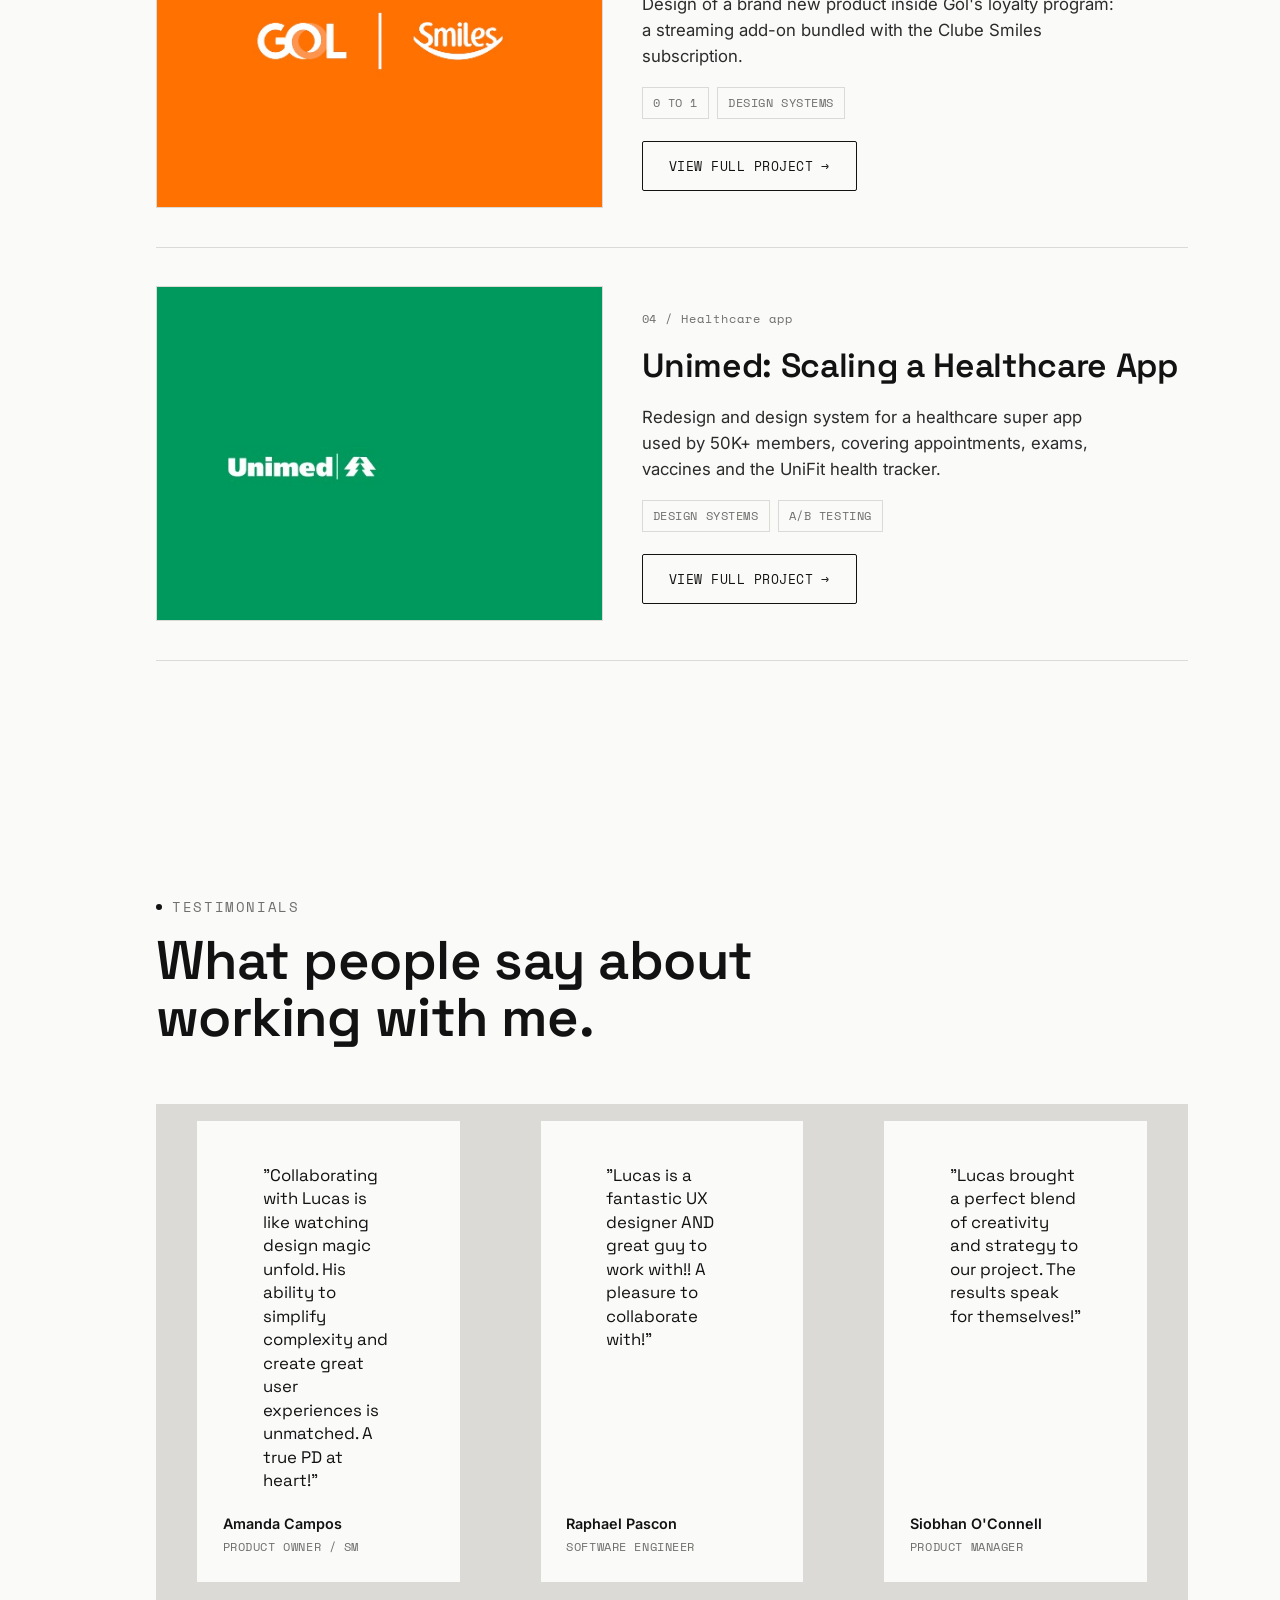
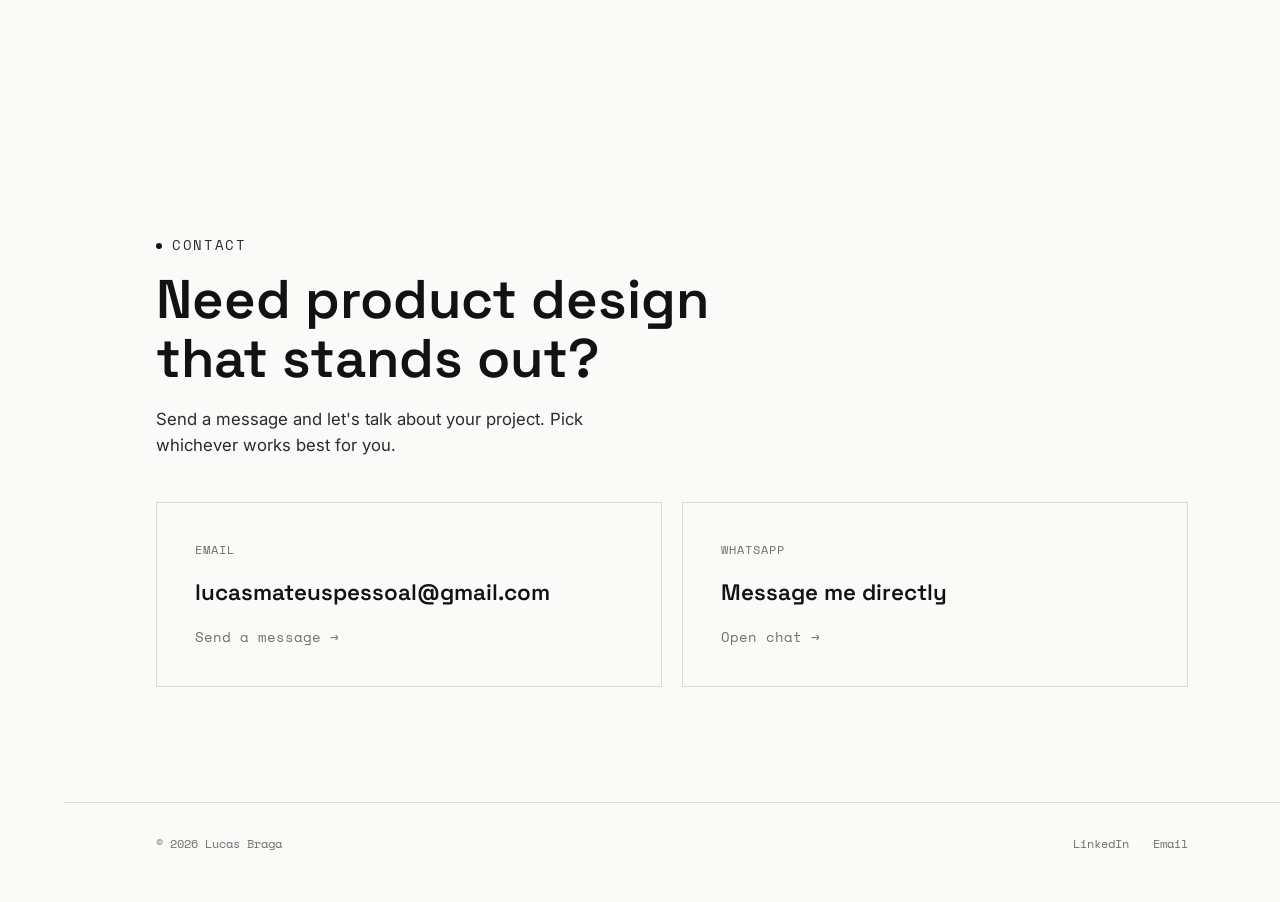
==== commit f9359c2a: "Add files via upload" ====
--- a/index.html
+++ b/index.html
@@ -159,6 +159,22 @@
             </div>
           </article>
 
+          <article class="project-card reveal">
+            <div class="project-media contain" style="background:#00995D;">
+              <img src="assets/img/cover-unimed.jpg" alt="Unimed" loading="lazy">
+            </div>
+            <div class="project-body">
+              <span class="project-index" data-en="04 / Healthcare app" data-pt="04 / Aplicativo de saúde">04 / Healthcare app</span>
+              <h3 data-en="Unimed: Scaling a Healthcare App" data-pt="Unimed: Escalando um app de saúde">Unimed: Scaling a Healthcare App</h3>
+              <p data-en="Redesign and design system for a healthcare super app used by 50K+ members, covering appointments, exams, vaccines and the UniFit health tracker." data-pt="Redesign e design system de um super app de saúde usado por mais de 50 mil beneficiários, cobrindo consultas, exames, vacinas e o UniFit.">Redesign and design system for a healthcare super app used by 50K+ members, covering appointments, exams, vaccines and the UniFit health tracker.</p>
+              <div class="project-tags">
+                <span data-en="Design systems" data-pt="Design systems">Design systems</span>
+                <span data-en="A/B testing" data-pt="Testes A/B">A/B testing</span>
+              </div>
+              <a class="btn btn-outline" href="projetos/unimed.html"><span data-en="View full project" data-pt="Ver case completo">View full project</span> →</a>
+            </div>
+          </article>
+
         </div>
       </div>
     </section>
@@ -201,35 +217,25 @@
 
     <!-- ============ CONTATO ============ -->
     <section id="contato" data-ruler-en="Contact" data-ruler-pt="Contato">
-      <div class="container contact-grid">
-        <div class="contact-copy reveal">
+      <div class="container">
+        <div class="contact-intro reveal">
           <p class="eyebrow" data-en="Contact" data-pt="Contato">Contact</p>
           <h2 data-en="Need product design that stands out?" data-pt="Precisando de design de produto que se destaque?">Need product design that stands out?</h2>
-          <p data-en="Send a message and let's talk about your project." data-pt="Manda uma mensagem e vamos conversar sobre seu projeto.">Send a message and let's talk about your project.</p>
-          <p class="contact-direct"><span data-en="or email me directly at" data-pt="ou escreva direto pra">or email me directly at</span> <a href="mailto:lucasmateuspessoal@gmail.com">lucasmateuspessoal@gmail.com</a></p>
-          <p class="contact-direct"><a href="https://wa.me/5511956872001?text=Vi%20seu%20portf%C3%B3lio%20e%20gostaria%20de%20conversar" target="_blank" rel="noopener">
-            <span data-en="Message me on WhatsApp" data-pt="Fala comigo no WhatsApp">Message me on WhatsApp</span> ↗</a></p>
-        </div>
-
-        <form class="contact-form reveal" action="https://formspree.io/f/SEU_FORM_ID" method="POST">
-          <input type="text" name="_gotcha" style="display:none" tabindex="-1" autocomplete="off">
-          <div class="field">
-            <label for="name" data-en="Name" data-pt="Nome">Name</label>
-            <input type="text" id="name" name="name" required autocomplete="name">
-          </div>
-          <div class="field">
-            <label for="email" data-en="Email" data-pt="Email">Email</label>
-            <input type="email" id="email" name="email" required autocomplete="email">
-          </div>
-          <div class="field">
-            <label for="message" data-en="Message" data-pt="Mensagem">Message</label>
-            <textarea id="message" name="message" rows="4" required></textarea>
-          </div>
-          <div class="form-foot">
-            <button type="submit" class="btn btn-solid" data-en="Send" data-pt="Enviar">Send</button>
-            <span class="form-msg" role="status"></span>
-          </div>
-        </form>
+          <p data-en="Send a message and let's talk about your project. Pick whichever works best for you." data-pt="Manda uma mensagem e vamos conversar sobre seu projeto. Escolhe o que for mais fácil pra você.">Send a message and let's talk about your project. Pick whichever works best for you.</p>
+        </div>
+
+        <div class="contact-cards reveal">
+          <a class="contact-card" href="mailto:lucasmateuspessoal@gmail.com">
+            <span class="contact-card-label" data-en="Email" data-pt="Email">Email</span>
+            <span class="contact-card-value">lucasmateuspessoal@gmail.com</span>
+            <span class="contact-card-arrow" data-en="Send a message →" data-pt="Mandar mensagem →">Send a message →</span>
+          </a>
+          <a class="contact-card" href="https://wa.me/5511956872001?text=Vi%20seu%20portf%C3%B3lio%20e%20gostaria%20de%20conversar" target="_blank" rel="noopener">
+            <span class="contact-card-label">WhatsApp</span>
+            <span class="contact-card-value" data-en="Message me directly" data-pt="Fala comigo direto">Message me directly</span>
+            <span class="contact-card-arrow" data-en="Open chat →" data-pt="Abrir conversa →">Open chat →</span>
+          </a>
+        </div>
       </div>
     </section>
 
--- a/css/styles.css
+++ b/css/styles.css
@@ -326,10 +326,10 @@
 /* ---------- about ---------- */
 .about-copy{ max-width: 720px; }
 .about-avatar{
-  float: right;
+  float: left;
   width: 150px;
   height: 135px;
-  margin: 2px 0 20px 24px;
+  margin: 2px 24px 20px 0;
   border-radius: 6px;
   object-fit: cover;
   filter: grayscale(1) contrast(1.05);
@@ -753,66 +753,56 @@
 }
 
 /* ---------- contact ---------- */
-.contact-grid{
+.contact-intro{ max-width: 640px; margin-bottom: 44px; }
+.contact-intro h2{
+  font-family: var(--font-display);
+  font-size: var(--step3);
+  font-weight: 600;
+  line-height: 1.08;
+  margin: 14px 0 18px;
+}
+.contact-intro p{ color: var(--ink-soft); max-width: 480px; }
+.contact-cards{
   display:grid;
   grid-template-columns: 1fr 1fr;
-  gap: clamp(2rem, 4vw, 5rem);
-  align-items: start;
-}
-.contact-copy h2{
-  font-family: var(--font-display);
-  font-size: var(--step3);
-  font-weight: 600;
-  line-height: 1.08;
-  margin: 14px 0 18px;
-}
-.contact-copy p{ color: var(--ink-soft); max-width: 420px; margin-bottom: 24px; }
-.contact-direct{
+  gap: 20px;
+}
+.contact-card{
+  display:flex;
+  flex-direction: column;
+  gap: 16px;
+  padding: clamp(1.8rem, 3vw, 2.6rem);
+  border: 1px solid var(--hairline);
+  transition: background .2s var(--ease), border-color .2s var(--ease), transform .2s var(--ease);
+}
+.contact-card:hover{ background: var(--ink); border-color: var(--ink); transform: translateY(-2px); }
+.contact-card:hover .contact-card-label,
+.contact-card:hover .contact-card-value,
+.contact-card:hover .contact-card-arrow{ color: var(--paper); }
+.contact-card-label{
+  font-family: var(--font-mono);
+  font-size: 0.75rem;
+  letter-spacing: 0.08em;
+  text-transform: uppercase;
+  color: var(--graphite);
+  transition: color .2s var(--ease);
+}
+.contact-card-value{
+  font-family: var(--font-display);
+  font-size: var(--step1);
+  font-weight: 600;
+  color: var(--ink);
+  transition: color .2s var(--ease);
+  word-break: break-word;
+}
+.contact-card-arrow{
   font-family: var(--font-mono);
   font-size: 0.85rem;
-}
-.contact-direct a{ border-bottom: 1px solid var(--hairline); }
-.contact-direct a:hover{ border-color: var(--ink); }
-.field{ margin-bottom: 20px; }
-.field label{
-  display:block;
-  font-family: var(--font-mono);
-  font-size: 0.72rem;
-  letter-spacing: 0.08em;
-  text-transform: uppercase;
-  color: var(--graphite);
-  margin-bottom: 8px;
-}
-.field input, .field textarea{
-  width:100%;
-  border: none;
-  border-bottom: 1px solid var(--hairline);
-  background: transparent;
-  font-family: var(--font-body);
-  font-size: 1rem;
-  padding: 10px 2px;
-  color: var(--ink);
-  resize: vertical;
-}
-.field input:focus, .field textarea:focus{
-  outline:none;
-  border-color: var(--ink);
-}
-.form-foot{
-  display:flex;
-  align-items:center;
-  gap:16px;
-  margin-top: 8px;
-}
-.form-msg{
-  font-family: var(--font-mono);
-  font-size: 0.8rem;
-  color: var(--graphite);
-}
-.form-msg.success{ color: var(--ink); }
-.form-msg.error{ color: #b3261e; }
-@media (max-width: 760px){
-  .contact-grid{ grid-template-columns: 1fr; }
+  color: var(--graphite);
+  transition: color .2s var(--ease);
+}
+@media (max-width: 700px){
+  .contact-cards{ grid-template-columns: 1fr; }
 }
 
 /* ---------- footer ---------- */
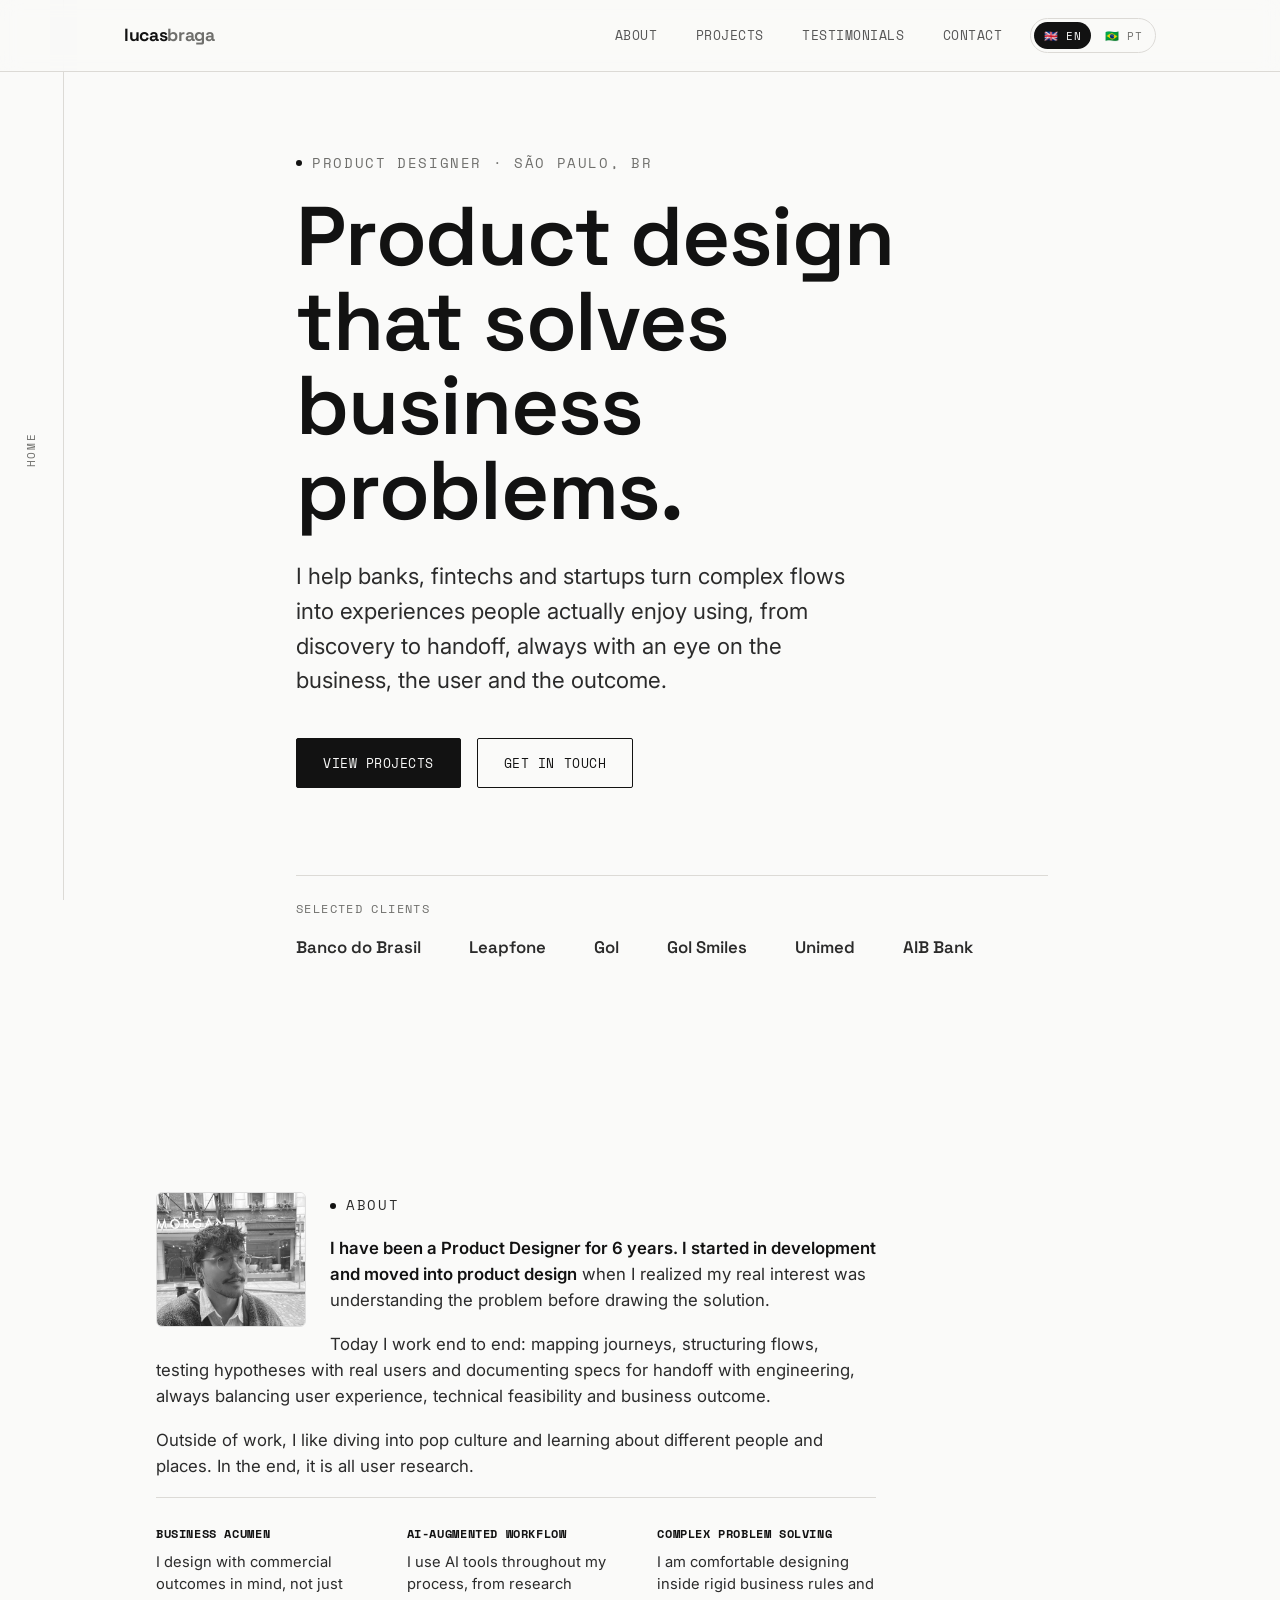
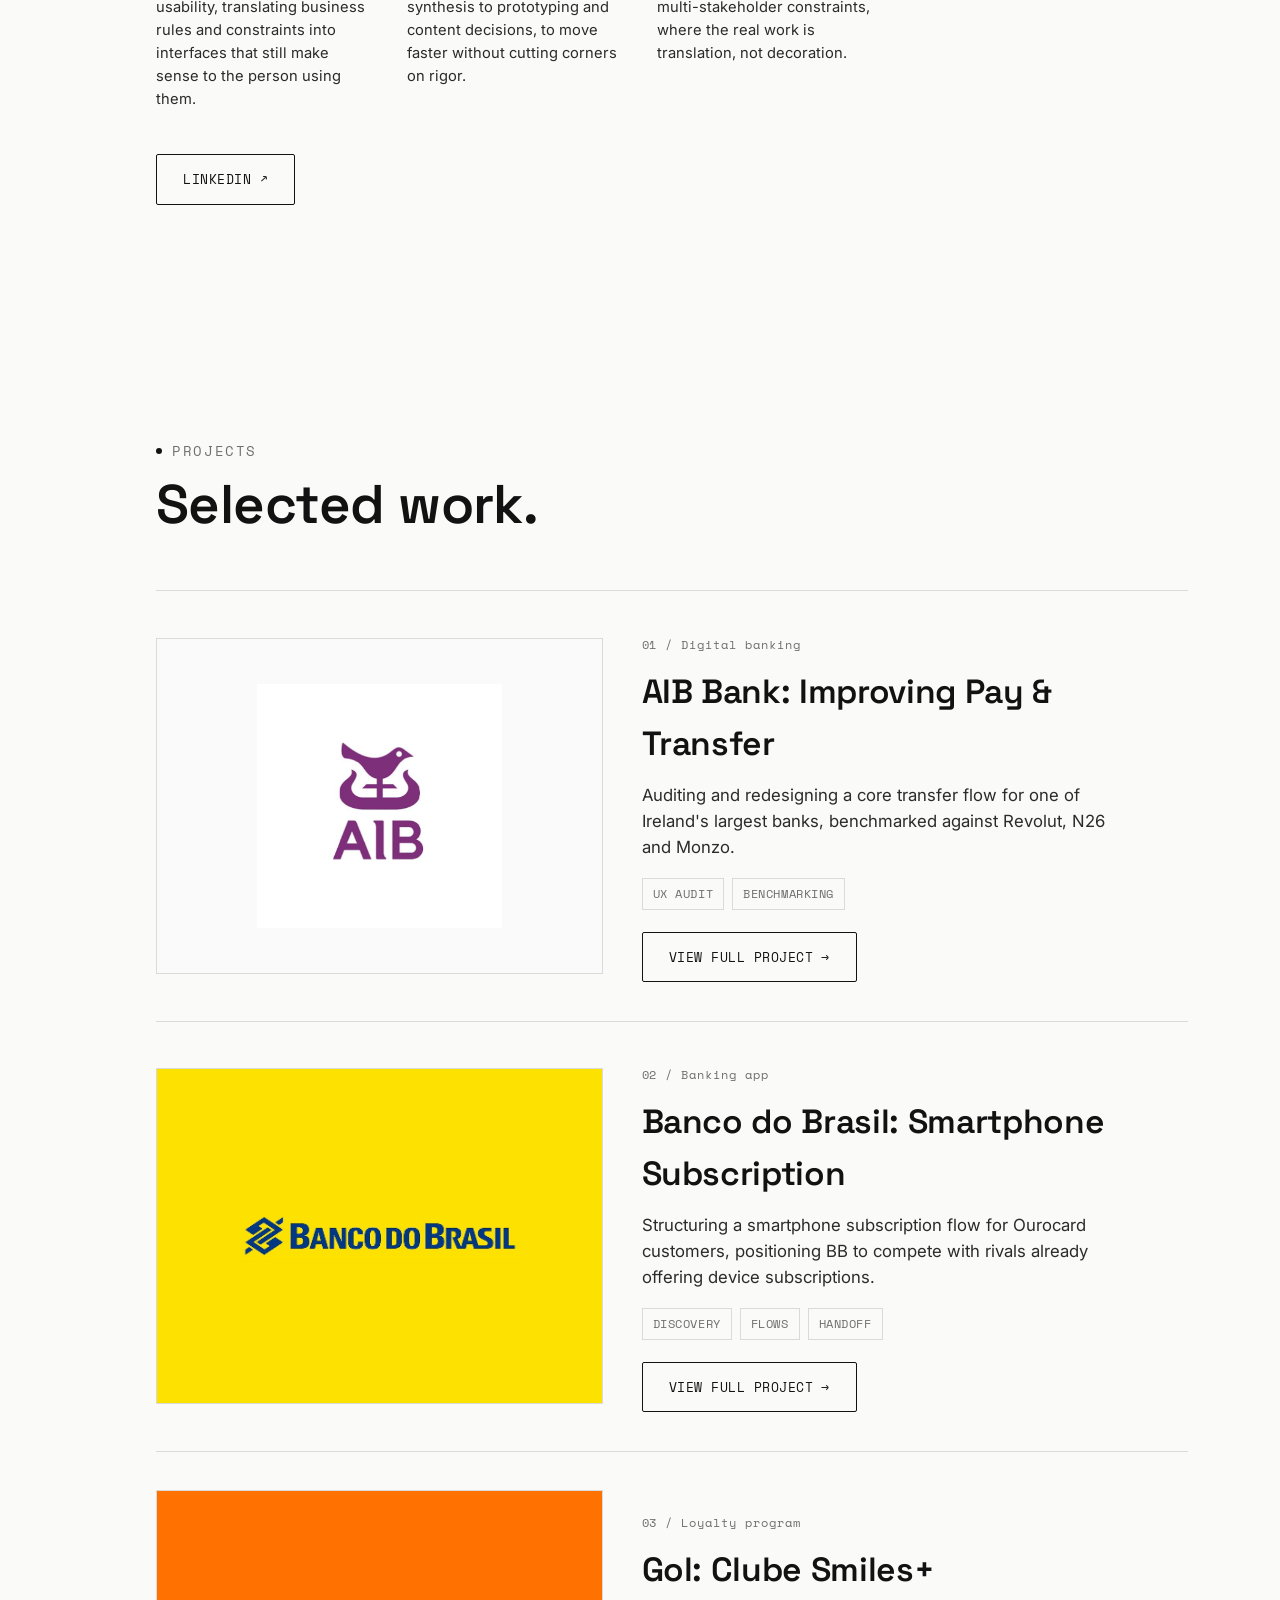
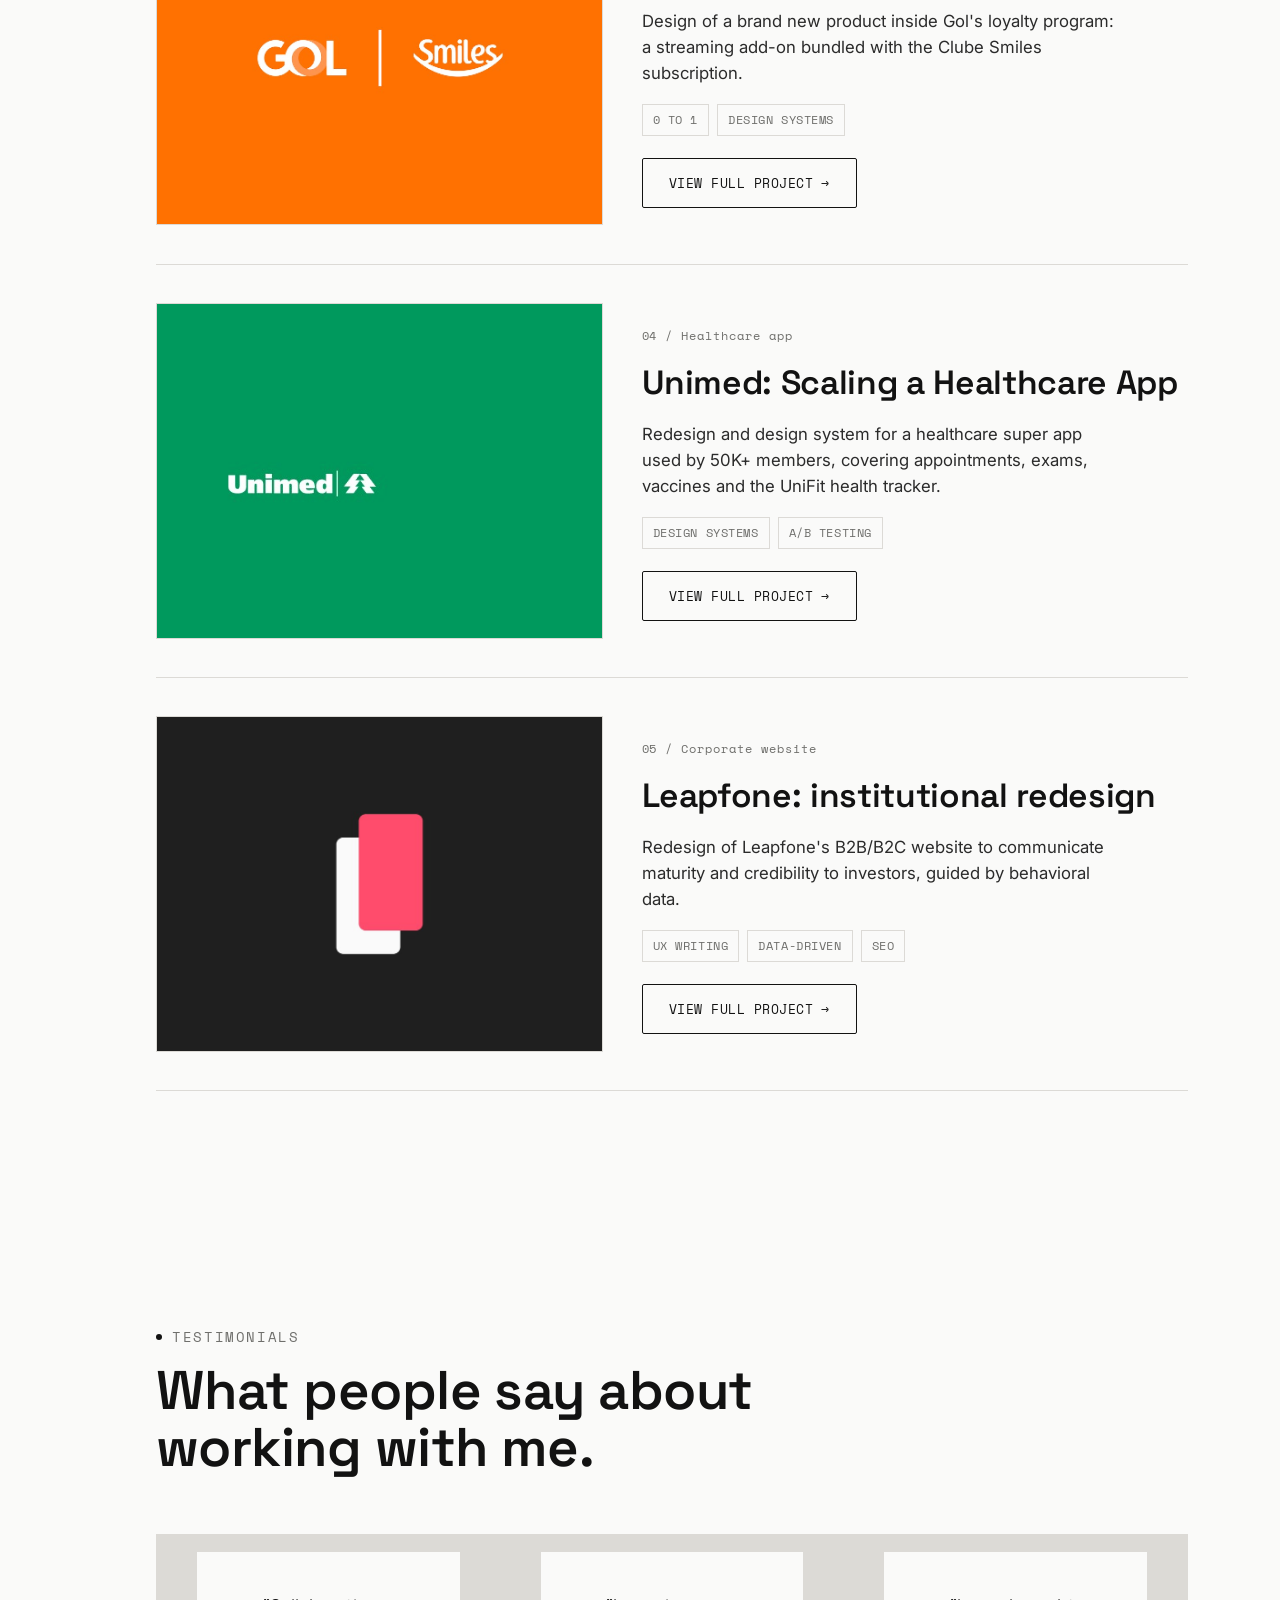
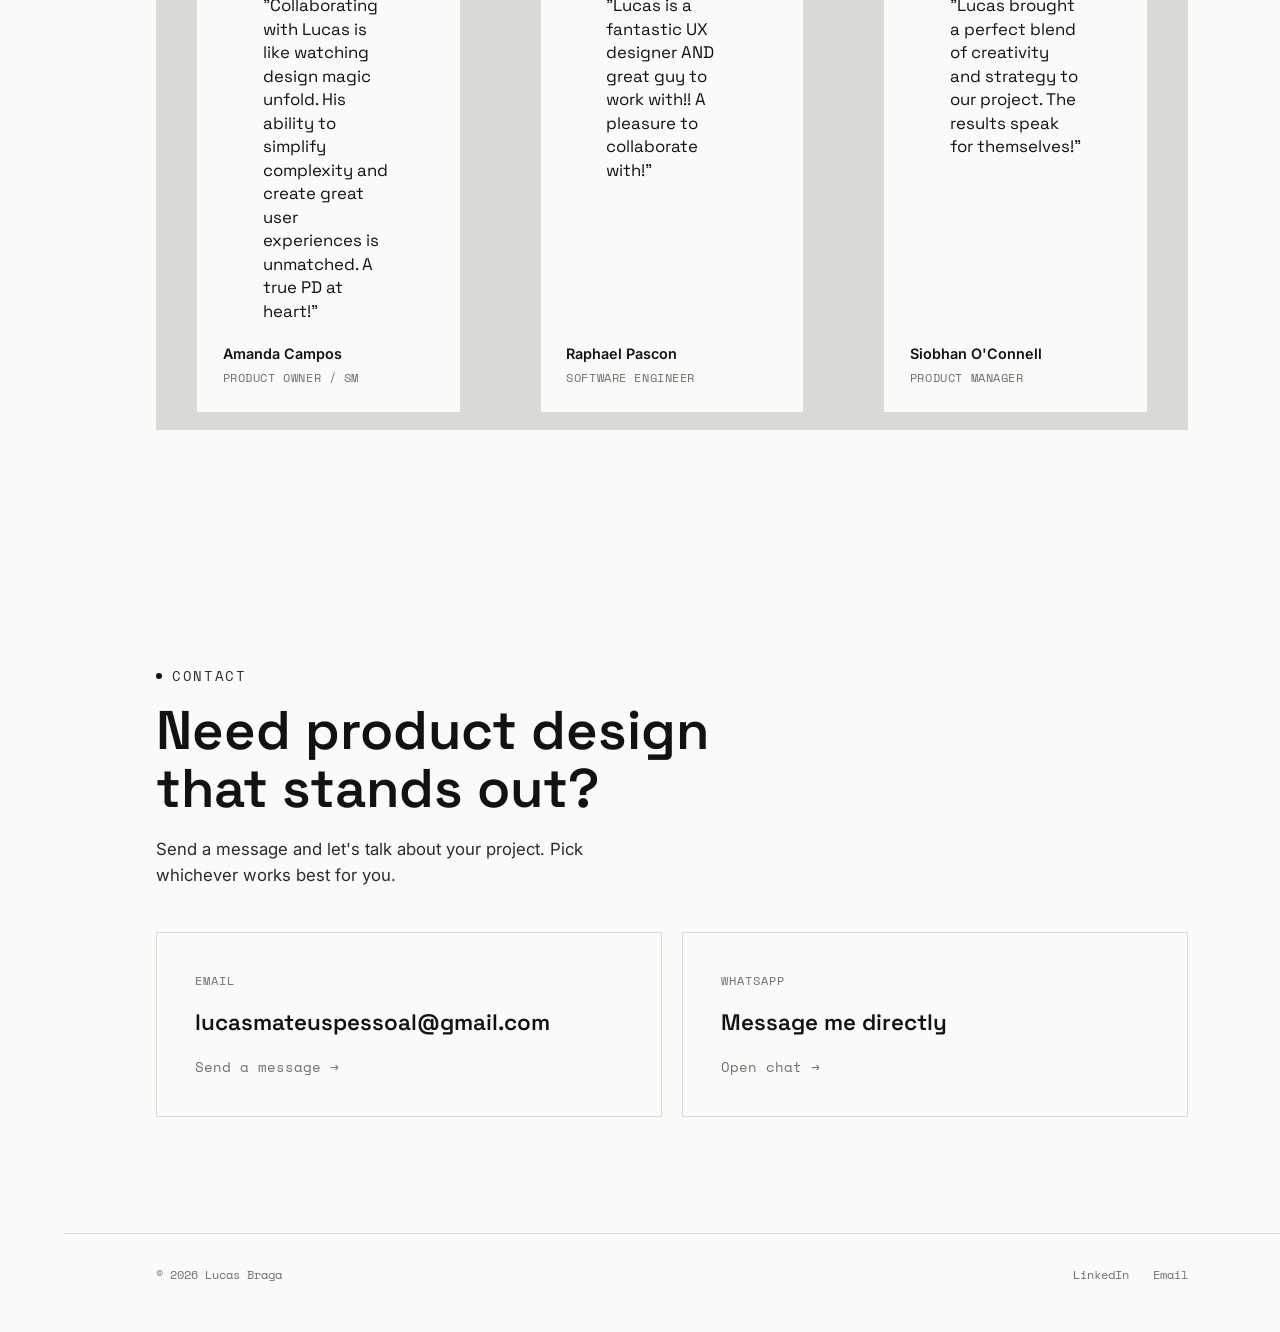
==== commit 6d7fc124: "Add files via upload" ====
--- a/index.html
+++ b/index.html
@@ -110,11 +110,27 @@
         <div class="projects-list">
 
           <article class="project-card reveal">
+            <div class="project-media contain" style="background:#fafafa;">
+              <img src="assets/img/cover-aib.jpg" alt="AIB Bank" loading="lazy">
+            </div>
+            <div class="project-body">
+              <span class="project-index" data-en="01 / Digital banking" data-pt="01 / Banco digital">01 / Digital banking</span>
+              <h3 data-en="AIB Bank: Improving Pay & Transfer" data-pt="AIB Bank: Melhorando o Pay & Transfer">AIB Bank: Improving Pay & Transfer</h3>
+              <p data-en="Auditing and redesigning a core transfer flow for one of Ireland's largest banks, benchmarked against Revolut, N26 and Monzo." data-pt="Auditoria e redesign de um fluxo essencial de transferência para um dos maiores bancos da Irlanda, com benchmark frente a Revolut, N26 e Monzo.">Auditing and redesigning a core transfer flow for one of Ireland's largest banks, benchmarked against Revolut, N26 and Monzo.</p>
+              <div class="project-tags">
+                <span data-en="UX audit" data-pt="Auditoria de UX">UX audit</span>
+                <span data-en="Benchmarking" data-pt="Benchmarking">Benchmarking</span>
+              </div>
+              <a class="btn btn-outline" href="projetos/aib.html"><span data-en="View full project" data-pt="Ver case completo">View full project</span> →</a>
+            </div>
+          </article>
+
+          <article class="project-card reveal">
             <div class="project-media contain" style="background:#FDE101;">
               <img src="assets/img/cover-bb.jpg" alt="Banco do Brasil" loading="lazy">
             </div>
             <div class="project-body">
-              <span class="project-index" data-en="01 / Banking app" data-pt="01 / Aplicativo bancário">01 / Banking app</span>
+              <span class="project-index" data-en="02 / Banking app" data-pt="02 / Aplicativo bancário">02 / Banking app</span>
               <h3 data-en="Banco do Brasil: Smartphone Subscription" data-pt="Banco do Brasil: Assinatura de Smartphone">Banco do Brasil: Smartphone Subscription</h3>
               <p data-en="Structuring a smartphone subscription flow for Ourocard customers, positioning BB to compete with rivals already offering device subscriptions." data-pt="Estruturação de um fluxo de assinatura de smartphones para clientes Ourocard, posicionando o BB para competir com concorrentes que já oferecem assinatura de aparelhos.">Structuring a smartphone subscription flow for Ourocard customers, positioning BB to compete with rivals already offering device subscriptions.</p>
               <div class="project-tags">
@@ -127,11 +143,43 @@
           </article>
 
           <article class="project-card reveal">
+            <div class="project-media contain" style="background:#FF7101;">
+              <img src="assets/img/cover-smiles.jpg" alt="Gol Smiles" loading="lazy">
+            </div>
+            <div class="project-body">
+              <span class="project-index" data-en="03 / Loyalty program" data-pt="03 / Programa de fidelidade">03 / Loyalty program</span>
+              <h3>Gol: Clube Smiles+</h3>
+              <p data-en="Design of a brand new product inside Gol's loyalty program: a streaming add-on bundled with the Clube Smiles subscription." data-pt="Design de um produto novo dentro do programa de fidelidade da Gol: um add-on de streaming empacotado com a assinatura do Clube Smiles.">Design of a brand new product inside Gol's loyalty program: a streaming add-on bundled with the Clube Smiles subscription.</p>
+              <div class="project-tags">
+                <span data-en="0 to 1" data-pt="0 a 1">0 to 1</span>
+                <span data-en="Design systems" data-pt="Design systems">Design systems</span>
+              </div>
+              <a class="btn btn-outline" href="projetos/smiles.html"><span data-en="View full project" data-pt="Ver case completo">View full project</span> →</a>
+            </div>
+          </article>
+
+          <article class="project-card reveal">
+            <div class="project-media contain" style="background:#00995D;">
+              <img src="assets/img/cover-unimed.jpg" alt="Unimed" loading="lazy">
+            </div>
+            <div class="project-body">
+              <span class="project-index" data-en="04 / Healthcare app" data-pt="04 / Aplicativo de saúde">04 / Healthcare app</span>
+              <h3 data-en="Unimed: Scaling a Healthcare App" data-pt="Unimed: Escalando um app de saúde">Unimed: Scaling a Healthcare App</h3>
+              <p data-en="Redesign and design system for a healthcare super app used by 50K+ members, covering appointments, exams, vaccines and the UniFit health tracker." data-pt="Redesign e design system de um super app de saúde usado por mais de 50 mil beneficiários, cobrindo consultas, exames, vacinas e o UniFit.">Redesign and design system for a healthcare super app used by 50K+ members, covering appointments, exams, vaccines and the UniFit health tracker.</p>
+              <div class="project-tags">
+                <span data-en="Design systems" data-pt="Design systems">Design systems</span>
+                <span data-en="A/B testing" data-pt="Testes A/B">A/B testing</span>
+              </div>
+              <a class="btn btn-outline" href="projetos/unimed.html"><span data-en="View full project" data-pt="Ver case completo">View full project</span> →</a>
+            </div>
+          </article>
+
+          <article class="project-card reveal">
             <div class="project-media">
               <img src="assets/img/cover-leapfone.jpg" alt="Leapfone" loading="lazy">
             </div>
             <div class="project-body">
-              <span class="project-index" data-en="02 / Corporate website" data-pt="02 / Website institucional">02 / Corporate website</span>
+              <span class="project-index" data-en="05 / Corporate website" data-pt="05 / Website institucional">05 / Corporate website</span>
               <h3 data-en="Leapfone: institutional redesign" data-pt="Leapfone: Redesign institucional">Leapfone: institutional redesign</h3>
               <p data-en="Redesign of Leapfone's B2B/B2C website to communicate maturity and credibility to investors, guided by behavioral data." data-pt="Redesign do site B2B/B2C da Leapfone para comunicar maturidade e credibilidade a investidores, guiado por dados de comportamento.">Redesign of Leapfone's B2B/B2C website to communicate maturity and credibility to investors, guided by behavioral data.</p>
               <div class="project-tags">
@@ -140,38 +188,6 @@
                 <span>SEO</span>
               </div>
               <a class="btn btn-outline" href="projetos/leapfone.html"><span data-en="View full project" data-pt="Ver case completo">View full project</span> →</a>
-            </div>
-          </article>
-
-          <article class="project-card reveal">
-            <div class="project-media contain" style="background:#FF7101;">
-              <img src="assets/img/cover-smiles.jpg" alt="Gol Smiles" loading="lazy">
-            </div>
-            <div class="project-body">
-              <span class="project-index" data-en="03 / Loyalty program" data-pt="03 / Programa de fidelidade">03 / Loyalty program</span>
-              <h3>Gol: Clube Smiles+</h3>
-              <p data-en="Design of a brand new product inside Gol's loyalty program: a streaming add-on bundled with the Clube Smiles subscription." data-pt="Design de um produto novo dentro do programa de fidelidade da Gol: um add-on de streaming empacotado com a assinatura do Clube Smiles.">Design of a brand new product inside Gol's loyalty program: a streaming add-on bundled with the Clube Smiles subscription.</p>
-              <div class="project-tags">
-                <span data-en="0 to 1" data-pt="0 a 1">0 to 1</span>
-                <span data-en="Design systems" data-pt="Design systems">Design systems</span>
-              </div>
-              <a class="btn btn-outline" href="projetos/smiles.html"><span data-en="View full project" data-pt="Ver case completo">View full project</span> →</a>
-            </div>
-          </article>
-
-          <article class="project-card reveal">
-            <div class="project-media contain" style="background:#00995D;">
-              <img src="assets/img/cover-unimed.jpg" alt="Unimed" loading="lazy">
-            </div>
-            <div class="project-body">
-              <span class="project-index" data-en="04 / Healthcare app" data-pt="04 / Aplicativo de saúde">04 / Healthcare app</span>
-              <h3 data-en="Unimed: Scaling a Healthcare App" data-pt="Unimed: Escalando um app de saúde">Unimed: Scaling a Healthcare App</h3>
-              <p data-en="Redesign and design system for a healthcare super app used by 50K+ members, covering appointments, exams, vaccines and the UniFit health tracker." data-pt="Redesign e design system de um super app de saúde usado por mais de 50 mil beneficiários, cobrindo consultas, exames, vacinas e o UniFit.">Redesign and design system for a healthcare super app used by 50K+ members, covering appointments, exams, vaccines and the UniFit health tracker.</p>
-              <div class="project-tags">
-                <span data-en="Design systems" data-pt="Design systems">Design systems</span>
-                <span data-en="A/B testing" data-pt="Testes A/B">A/B testing</span>
-              </div>
-              <a class="btn btn-outline" href="projetos/unimed.html"><span data-en="View full project" data-pt="Ver case completo">View full project</span> →</a>
             </div>
           </article>
 
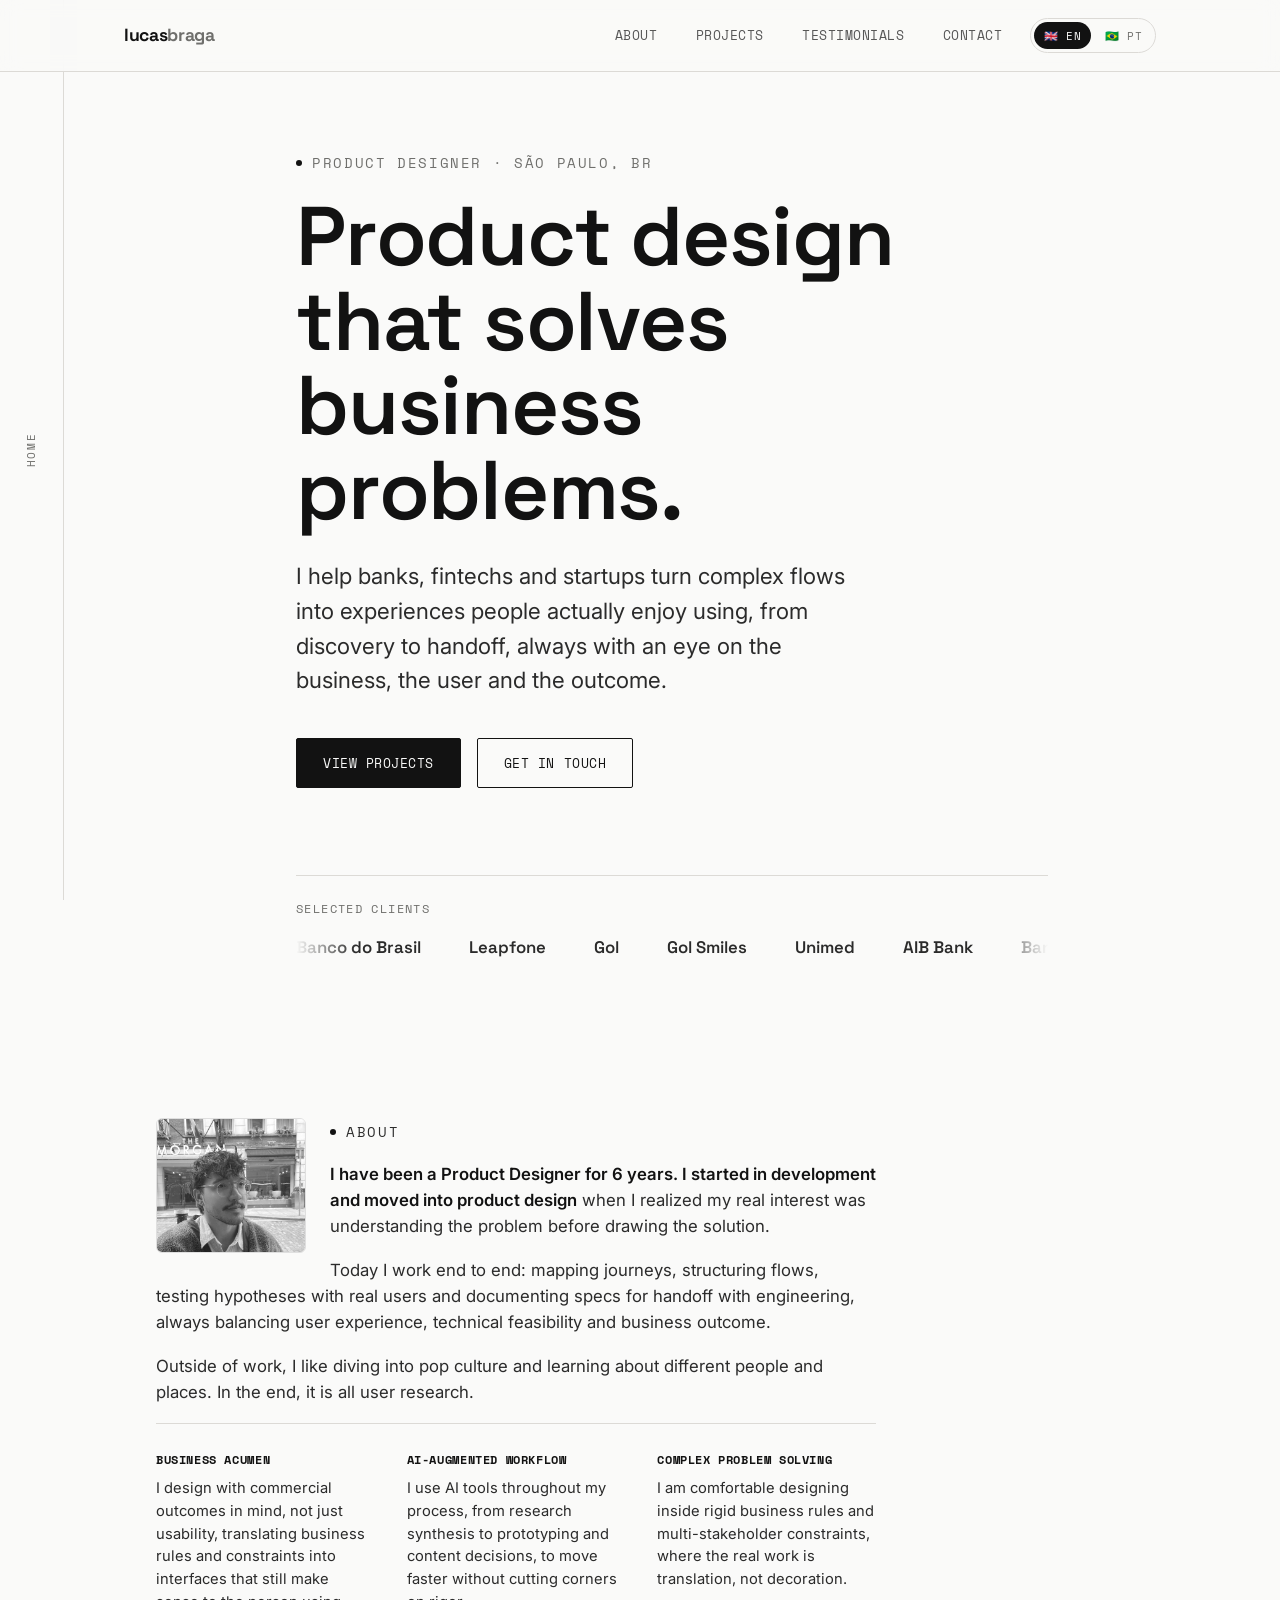
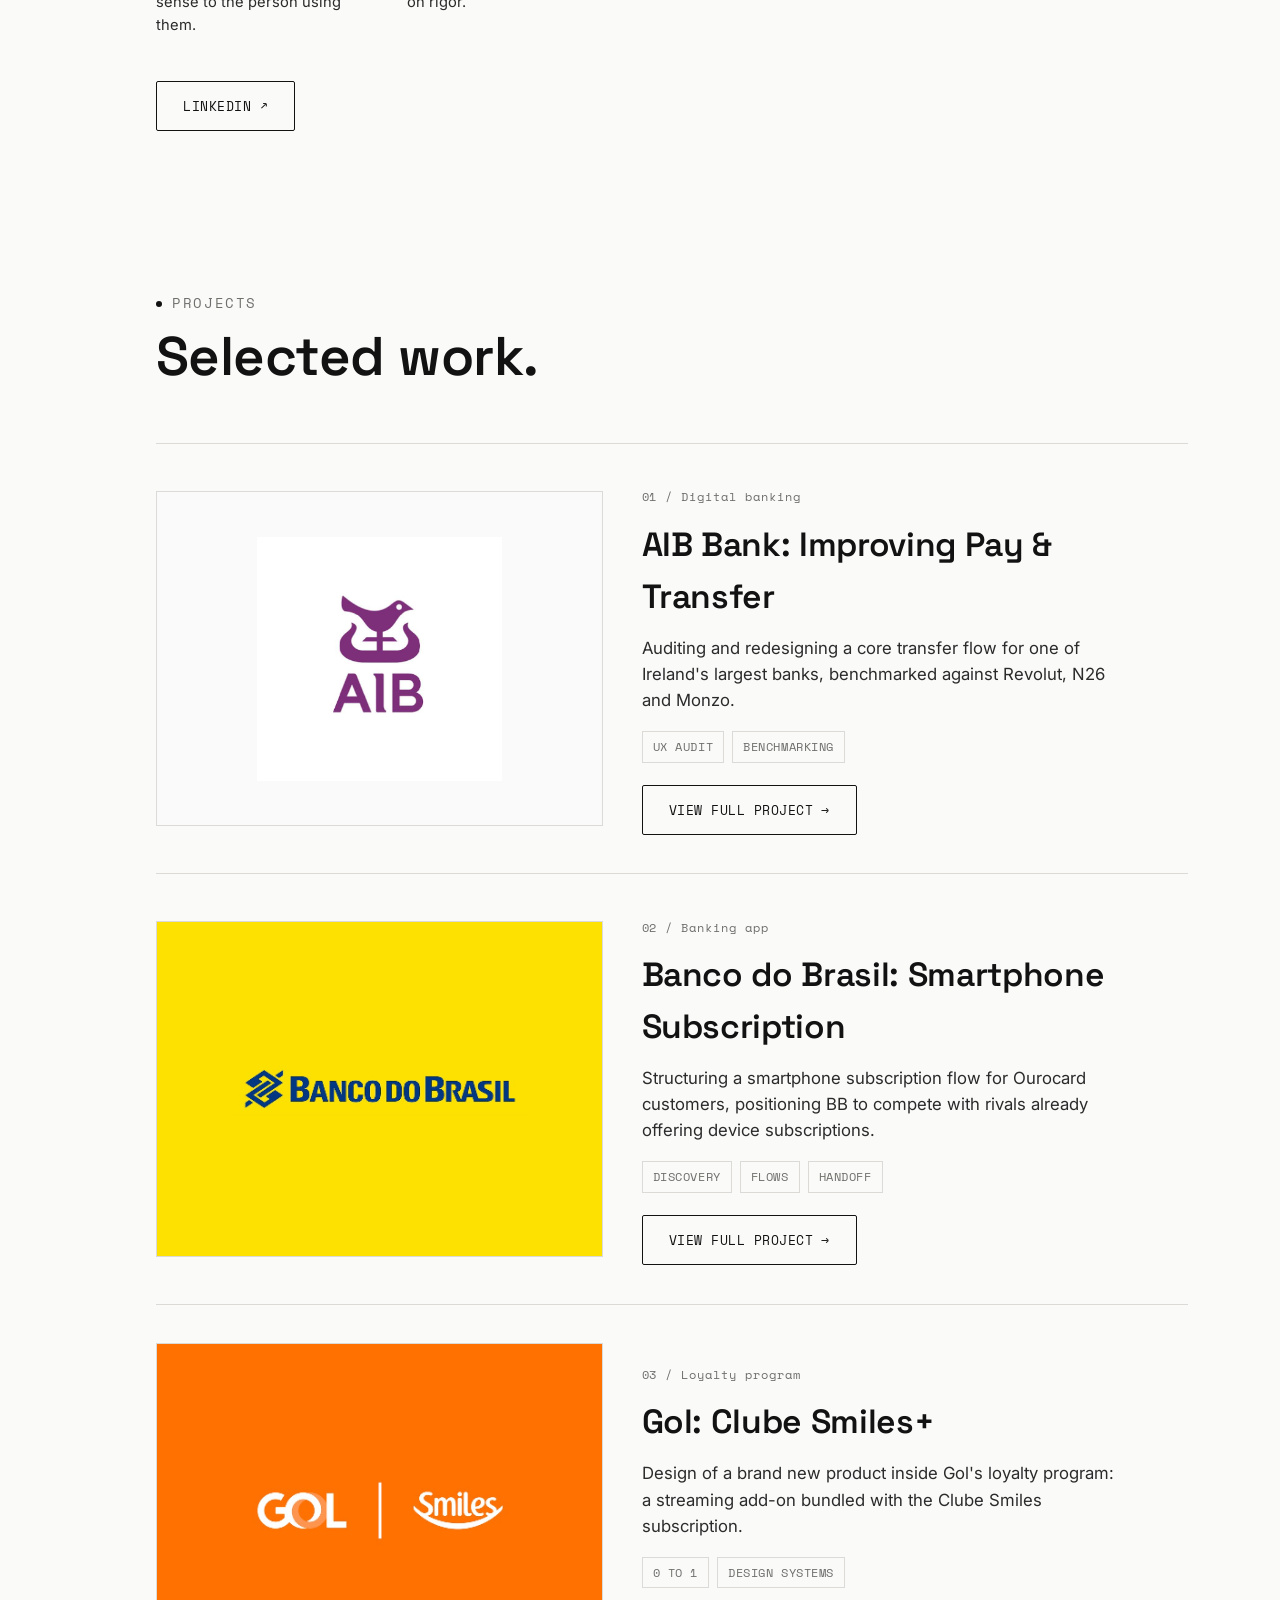
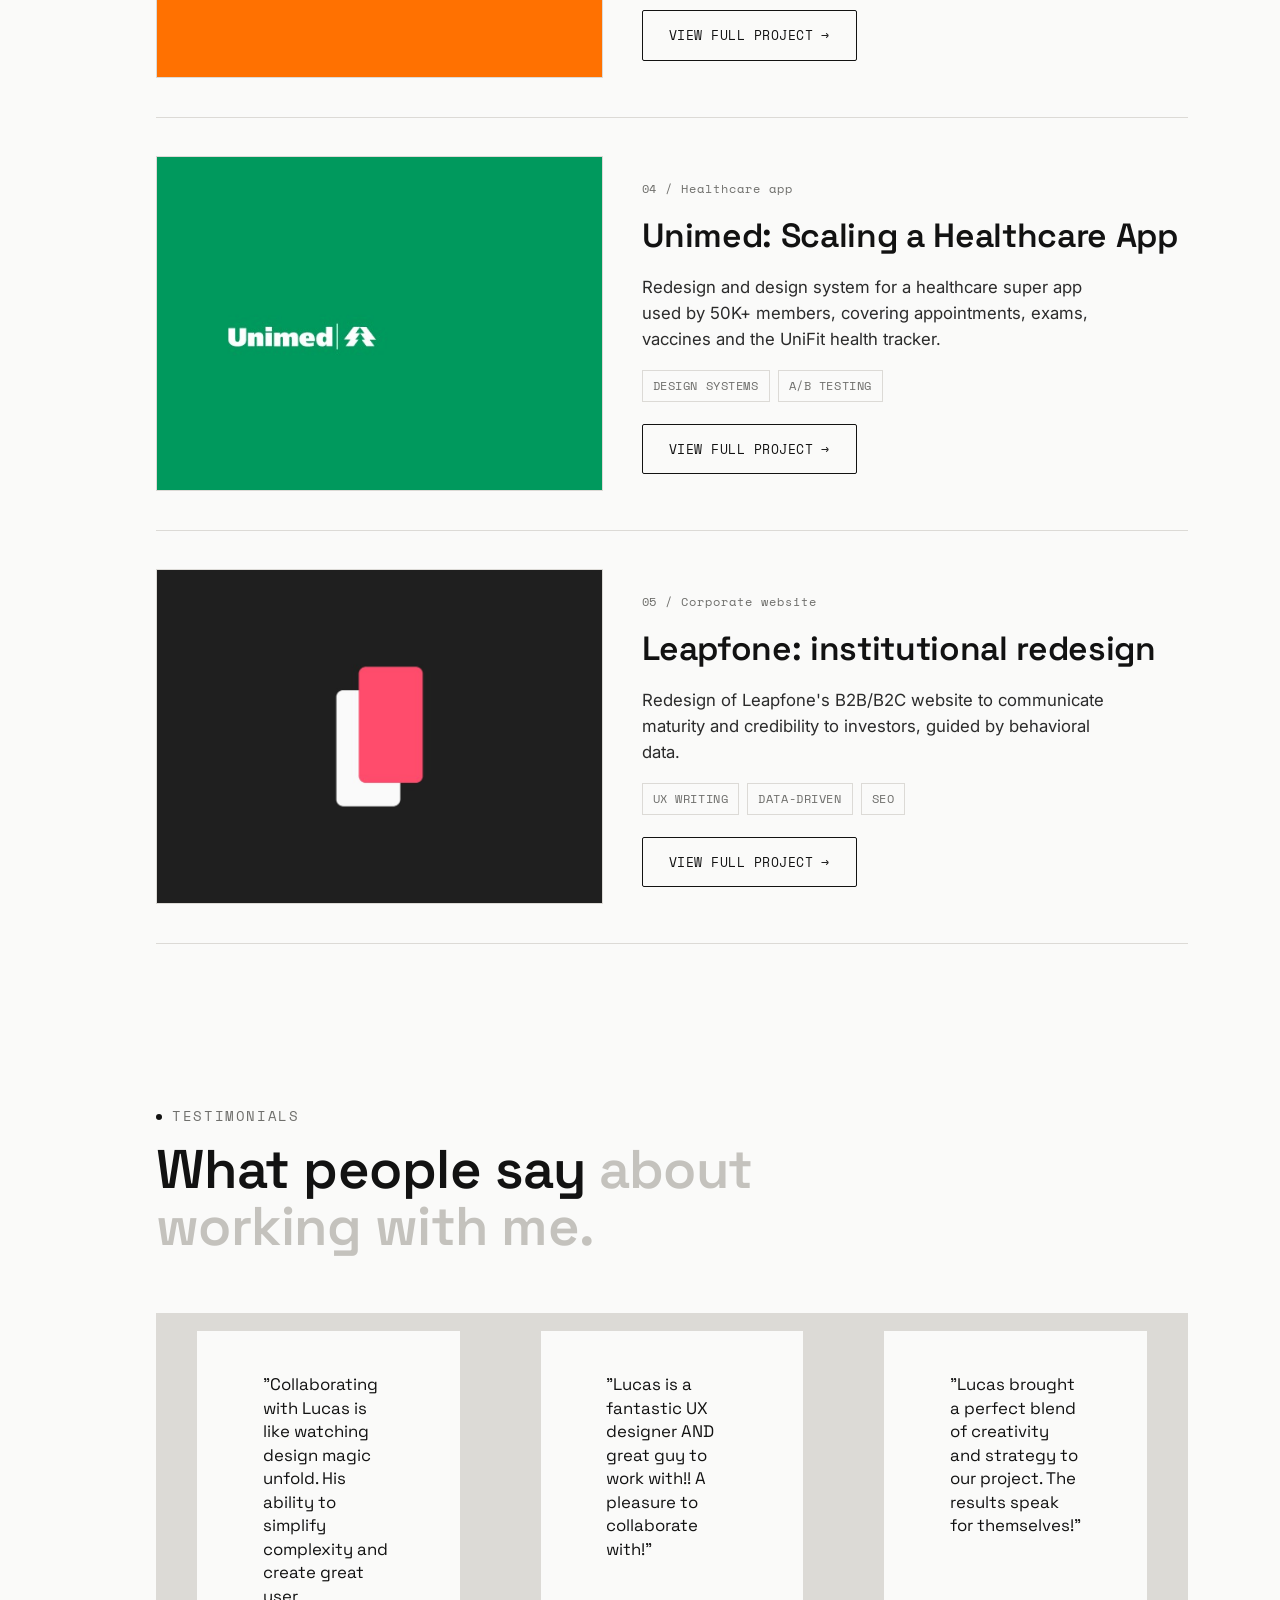
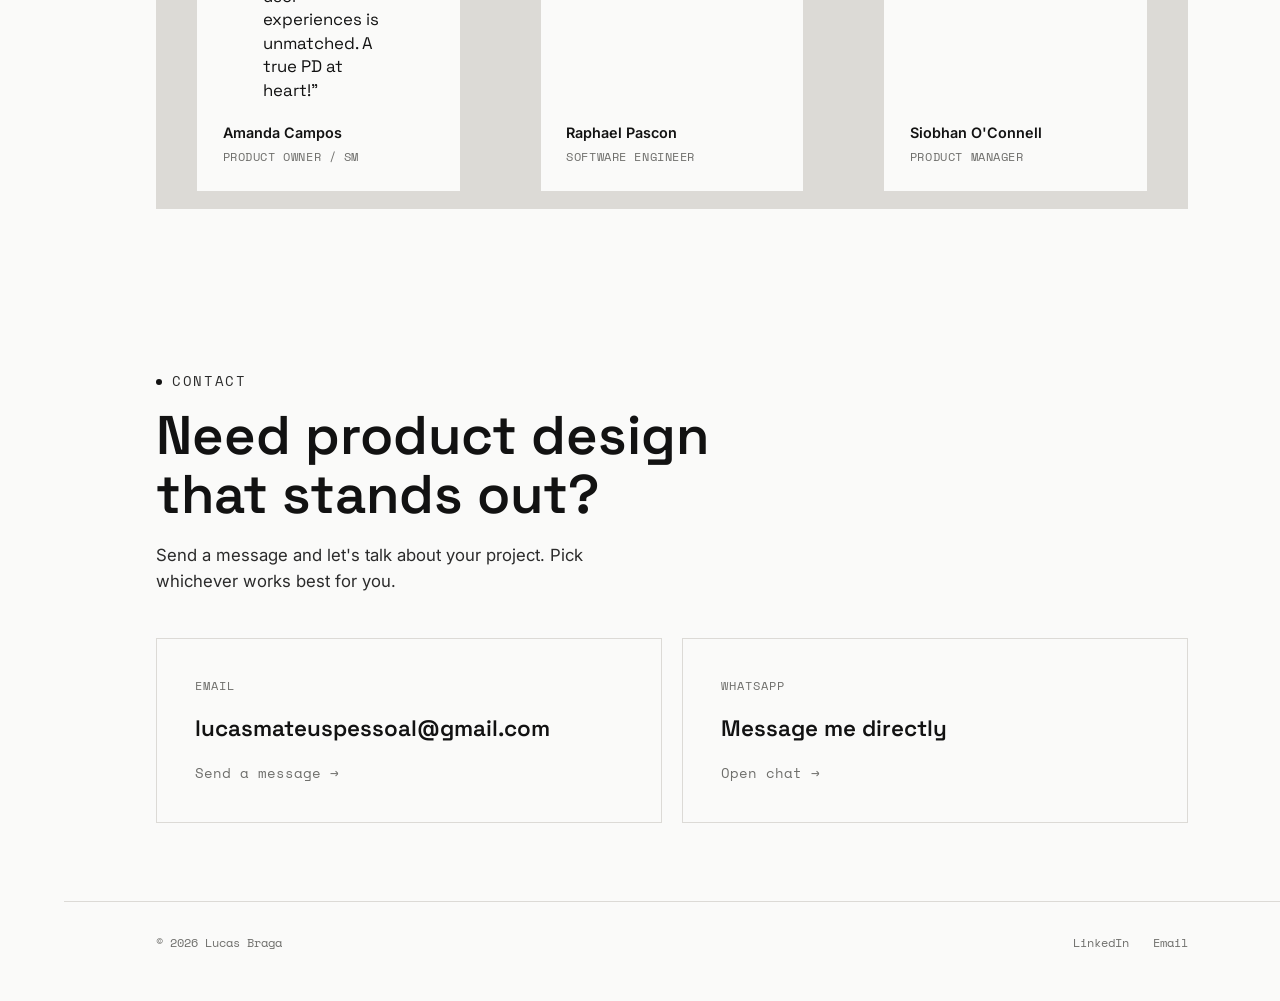
==== commit 33b129b8: "Add files via upload" ====
--- a/index.html
+++ b/index.html
@@ -11,6 +11,15 @@
   <link href="https://fonts.googleapis.com/css2?family=Space+Grotesk:wght@500;600;700&family=Inter:wght@400;500;600&family=Space+Mono:wght@400;700&display=swap" rel="stylesheet">
 
   <link rel="stylesheet" href="css/styles.css">
+  <link rel="stylesheet" href="css/home.css">
+  <link rel="stylesheet" href="css/motion.css">
+  <script>
+    // motion layer: enable before first paint, and undo it if js/motion.js never runs
+    if(!window.matchMedia('(prefers-reduced-motion: reduce)').matches){
+      document.documentElement.classList.add('motion');
+      window.addEventListener('load', function(){ if(!window.__lbMotion) document.documentElement.classList.remove('motion'); });
+    }
+  </script>
 </head>
 <body>
 
@@ -268,5 +277,6 @@
   </footer>
 
   <script src="js/script.js"></script>
+  <script src="js/motion.js"></script>
 </body>
 </html>
--- a/css/styles.css
+++ b/css/styles.css
@@ -635,9 +635,9 @@
 .phone-frame-wrap{ display:flex; flex-direction: column; gap: 12px; width: 240px; }
 .phone-frame{
   width: 240px;
-  height: 500px;
-  border: 8px solid var(--ink);
-  border-radius: 28px;
+  max-height: 500px;
+  border: 3px solid var(--ink);
+  border-radius: 20px;
   overflow-y: auto;
   background: #fff;
   scrollbar-width: thin;
@@ -655,7 +655,7 @@
   text-align: center;
 }
 .phone-frame-wrap.wide{ width: 320px; }
-.phone-frame-wrap.wide .phone-frame{ width: 320px; height: 620px; }
+.phone-frame-wrap.wide .phone-frame{ width: 320px; max-height: 620px; }
 
 .process-steps{
   display:flex;
--- a/css/home.css
+++ b/css/home.css
@@ -0,0 +1,11 @@
+/* =========================================================
+   lucasbraga - home layout tweaks
+   Loaded only on index.html, so case pages keep their spacing.
+   ========================================================= */
+
+/* tighter rhythm between sections: ~166px between blocks on desktop (was ~243px), ~112px on mobile (was 160px) */
+#sobre, #projetos, #depoimentos, #contato{
+  padding-top: clamp(3.5rem, 2.5rem + 3vw, 5.5rem);
+  padding-bottom: clamp(3.5rem, 2.5rem + 3vw, 5.5rem);
+}
+.hero{ padding-bottom: clamp(3.5rem, 2.5rem + 3vw, 5.5rem); }
--- a/css/motion.css
+++ b/css/motion.css
@@ -0,0 +1,81 @@
+/* =========================================================
+   lucasbraga - motion layer
+   Adds scroll and entrance motion on top of styles.css without
+   changing the layout. Every hidden state is scoped to html.motion,
+   which is only set when motion is allowed, so without JS (or with
+   reduced motion) the page renders exactly as before.
+   ========================================================= */
+
+/* ---------- hero: one orchestrated entrance ---------- */
+/* hidden from the very first paint (html.motion is set in <head>), before motion.js has tagged anything */
+.motion .hero .eyebrow,
+.motion .hero .hero-ctas,
+.motion .hero .clients{ opacity: 0; }
+.motion .hero h1,
+.motion .hero p.lead{ opacity: 0; }
+.motion .hero.is-split h1,
+.motion .hero.is-split p.lead{ opacity: 1; }
+.motion .hero [data-in]{
+  opacity: 0;
+  transform: translateY(12px);
+  filter: blur(6px);
+  transition: opacity .9s var(--ease), transform .9s var(--ease), filter .9s var(--ease);
+  transition-delay: var(--in-delay, 0s);
+}
+.motion .hero.is-ready [data-in]{ opacity: 1; transform: none; filter: none; }
+.motion .hero.is-ready .eyebrow{ opacity: 1; }
+
+/* words, split by motion.js */
+.m-w{ display: inline-block; }
+.motion .hero [data-words] .m-w{
+  opacity: 0;
+  filter: blur(10px);
+  transform: translateY(.18em);
+  transition: opacity .7s var(--ease), filter .7s var(--ease), transform .8s var(--ease);
+  transition-delay: calc(var(--base, 0s) + var(--i) * var(--step, 60ms));
+}
+.motion .hero.is-ready [data-words] .m-w{ opacity: 1; filter: none; transform: none; }
+
+/* ---------- clients: slow marquee ---------- */
+.motion .clients-row.is-marquee{
+  flex-wrap: nowrap;
+  width: max-content;
+  gap: 0;
+  animation: m-marquee 36s linear infinite;
+}
+.motion .clients-row.is-marquee span{ padding-right: clamp(20px, 4vw, 48px); white-space: nowrap; }
+.motion .clients-mask{
+  overflow: hidden;
+  -webkit-mask-image: linear-gradient(90deg, transparent, #000 8%, #000 92%, transparent);
+          mask-image: linear-gradient(90deg, transparent, #000 8%, #000 92%, transparent);
+}
+.motion .clients-mask:hover .clients-row{ animation-play-state: paused; }
+@keyframes m-marquee{ to{ transform: translateX(-50%); } }
+
+/* ---------- section titles: second half fills from grey to ink ---------- */
+.m-c{ transition: color .35s ease; transition-delay: calc(var(--i) * 22ms); }
+.motion [data-fill] .m-c.is-muted{ color: #c4c2bd; }
+.motion [data-fill].is-filled .m-c.is-muted{ color: inherit; }
+
+/* ---------- reveal: same fade-up as before, with a touch of blur ---------- */
+.motion .reveal{ filter: blur(6px); transition: opacity .8s var(--ease), transform .8s var(--ease), filter .8s var(--ease); }
+.motion .reveal.in{ filter: none; }
+/* children of a revealed group arrive one after another */
+.motion [data-stagger] > *{
+  opacity: 0;
+  transform: translateY(14px);
+  transition: opacity .7s var(--ease), transform .7s var(--ease);
+  transition-delay: calc(var(--i, 0) * 90ms + .1s);
+}
+.motion .in[data-stagger] > *,
+.motion .in [data-stagger] > *{ opacity: 1; transform: none; }
+
+/* ---------- project covers: blur to focus ---------- */
+.motion .project-media img{
+  filter: blur(18px);
+  opacity: .35;
+  scale: 1.06;
+  /* transform stays in the list so the existing hover zoom keeps its timing */
+  transition: transform .5s var(--ease), filter 1.2s var(--ease) .15s, opacity .9s var(--ease) .15s, scale 1.4s var(--ease) .15s;
+}
+.motion .project-card.in .project-media img{ filter: none; opacity: 1; scale: 1; }
